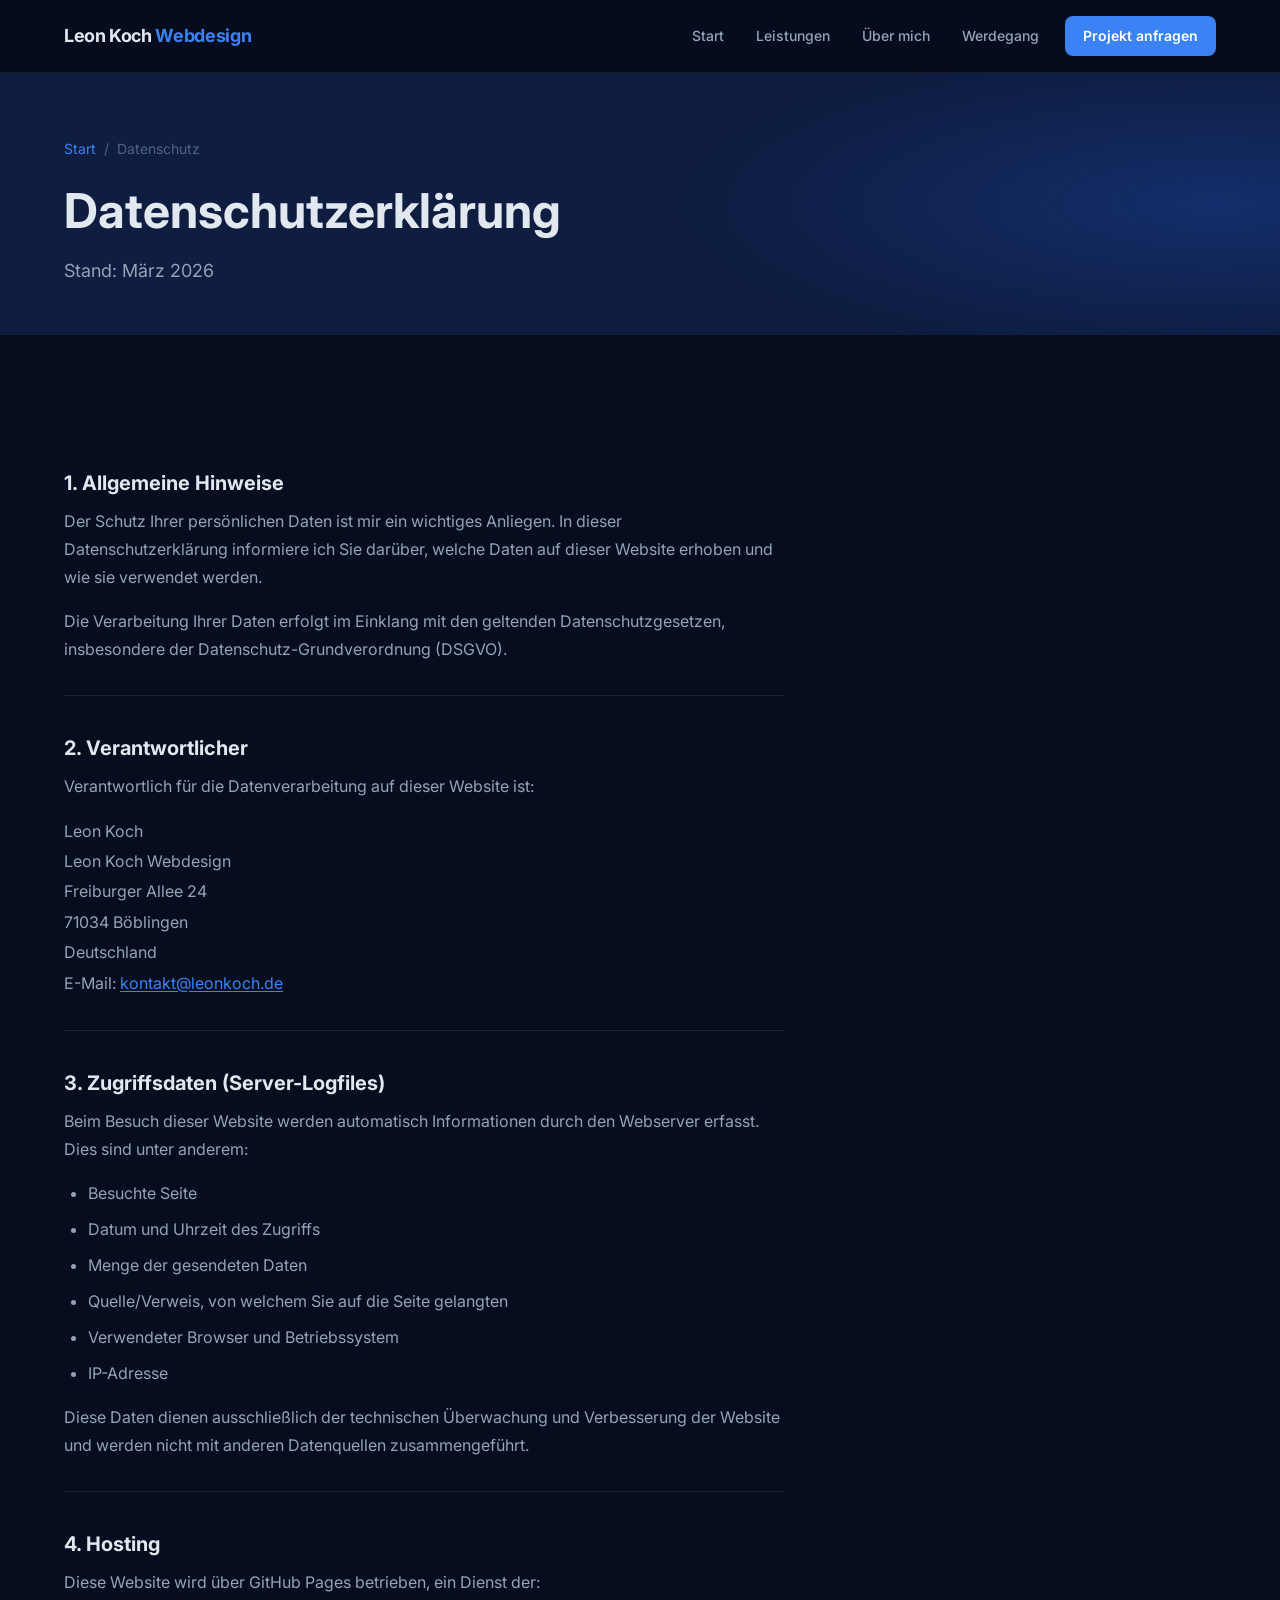
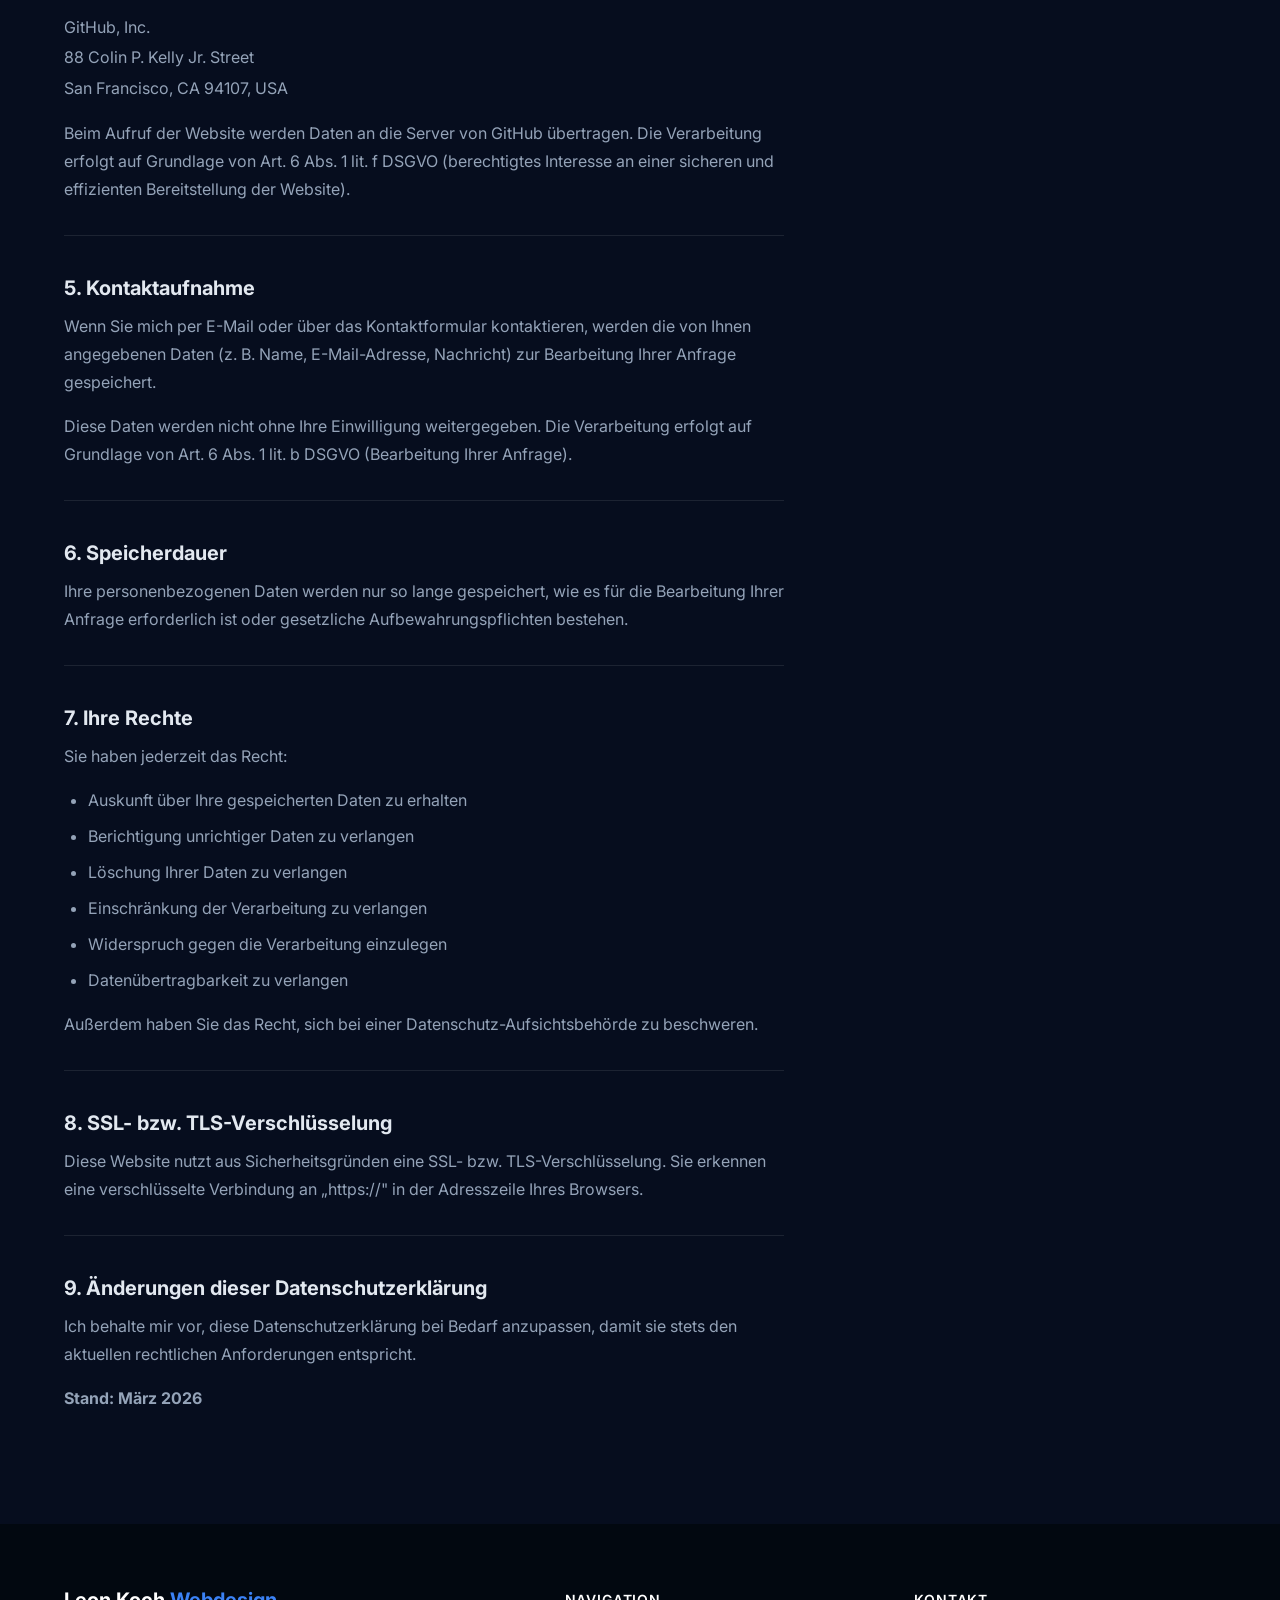
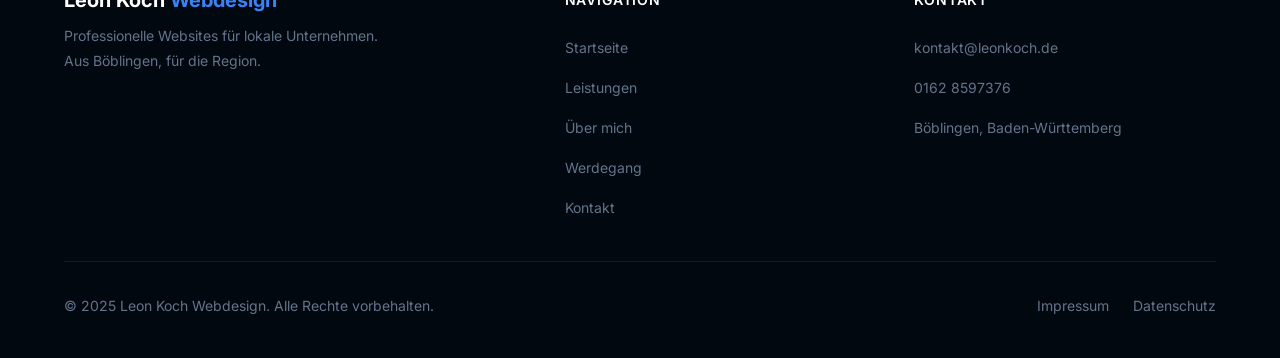
==== datenschutz.html @ 043260f3 "Fix CTA gradient, add favicon, add HTML/CSS mentions across site - CTA section: start color #020818 " ====
<!DOCTYPE html>
<html lang="de">
<head>
  <meta charset="UTF-8">
  <meta name="viewport" content="width=device-width, initial-scale=1.0">
  <meta name="robots" content="noindex, nofollow">
  <title>Datenschutz – Leon Koch Webdesign</title>
  <link rel="preconnect" href="https://fonts.googleapis.com">
  <link rel="preconnect" href="https://fonts.gstatic.com" crossorigin>
  <link href="https://fonts.googleapis.com/css2?family=Inter:wght@400;500;600;700&display=swap" rel="stylesheet">
  <link rel="icon" type="image/svg+xml" href="favicon.svg">
  <link rel="stylesheet" href="css/style.css">
  <style>
    .legal-content {
      max-width: 720px;
    }
    .legal-content h2 {
      font-size: var(--fs-xl);
      margin-top: var(--sp-10);
      margin-bottom: var(--sp-3);
      padding-bottom: 0;
    }
    .legal-content h2::after { display: none; }
    .legal-content p {
      color: var(--clr-text-muted);
      margin-bottom: var(--sp-4);
      line-height: var(--lh-relaxed);
    }
    .legal-content ul {
      list-style: disc;
      padding-left: var(--sp-6);
      margin-bottom: var(--sp-4);
    }
    .legal-content ul li {
      color: var(--clr-text-muted);
      margin-bottom: var(--sp-2);
      line-height: var(--lh-relaxed);
    }
    .legal-content a {
      color: var(--clr-accent);
      text-decoration: underline;
      text-underline-offset: 2px;
    }
    .legal-content address {
      font-style: normal;
      color: var(--clr-text-muted);
      line-height: 1.9;
      margin-bottom: var(--sp-4);
    }
    .legal-divider {
      border: none;
      border-top: 1px solid var(--clr-border);
      margin: var(--sp-8) 0;
    }
  </style>
</head>
<body>

  <a href="#main" class="skip-link">Zum Inhalt springen</a>

  <header class="header">
    <div class="container header__inner">
      <a href="index.html" class="header__logo" aria-label="Leon Koch Webdesign – Startseite">
        Leon Koch <span>Webdesign</span>
      </a>

      <input type="checkbox" id="nav-toggle" class="nav-toggle sr-only">
      <label for="nav-toggle" class="nav-toggle-label" aria-label="Navigation öffnen oder schließen">
        <span></span><span></span><span></span>
      </label>

      <nav class="nav" aria-label="Hauptnavigation">
        <ul class="nav__list">
          <li><a href="index.html"      class="nav__link">Start</a></li>
          <li><a href="leistungen.html" class="nav__link">Leistungen</a></li>
          <li><a href="ueber-mich.html" class="nav__link">Über mich</a></li>
          <li><a href="werdegang.html"  class="nav__link">Werdegang</a></li>
          <li><a href="kontakt.html"    class="nav__link nav__link--cta">Projekt anfragen</a></li>
        </ul>
      </nav>
    </div>
  </header>

  <main id="main">
    <section class="page-hero">
      <div class="container">
        <nav class="page-hero__breadcrumb" aria-label="Breadcrumb">
          <a href="index.html">Start</a>
          <span aria-hidden="true">/</span>
          <span aria-current="page">Datenschutz</span>
        </nav>
        <h1 class="page-hero__title">Datenschutzerklärung</h1>
        <p class="page-hero__subtitle">Stand: März 2026</p>
      </div>
    </section>

    <section class="section">
      <div class="container">
        <div class="legal-content">

          <h2>1. Allgemeine Hinweise</h2>
          <p>
            Der Schutz Ihrer persönlichen Daten ist mir ein wichtiges Anliegen.
            In dieser Datenschutzerklärung informiere ich Sie darüber, welche Daten auf dieser Website
            erhoben und wie sie verwendet werden.
          </p>
          <p>
            Die Verarbeitung Ihrer Daten erfolgt im Einklang mit den geltenden Datenschutzgesetzen,
            insbesondere der Datenschutz-Grundverordnung (DSGVO).
          </p>

          <hr class="legal-divider">

          <h2>2. Verantwortlicher</h2>
          <p>Verantwortlich für die Datenverarbeitung auf dieser Website ist:</p>
          <address>
            Leon Koch<br>
            Leon Koch Webdesign<br>
            Freiburger Allee 24<br>
            71034 Böblingen<br>
            Deutschland<br>
            E-Mail: <a href="mailto:kontakt@leonkoch.de">kontakt@leonkoch.de</a>
          </address>

          <hr class="legal-divider">

          <h2>3. Zugriffsdaten (Server-Logfiles)</h2>
          <p>
            Beim Besuch dieser Website werden automatisch Informationen durch den Webserver erfasst.
            Dies sind unter anderem:
          </p>
          <ul>
            <li>Besuchte Seite</li>
            <li>Datum und Uhrzeit des Zugriffs</li>
            <li>Menge der gesendeten Daten</li>
            <li>Quelle/Verweis, von welchem Sie auf die Seite gelangten</li>
            <li>Verwendeter Browser und Betriebssystem</li>
            <li>IP-Adresse</li>
          </ul>
          <p>
            Diese Daten dienen ausschließlich der technischen Überwachung und Verbesserung der Website
            und werden nicht mit anderen Datenquellen zusammengeführt.
          </p>

          <hr class="legal-divider">

          <h2>4. Hosting</h2>
          <p>
            Diese Website wird über GitHub Pages betrieben, ein Dienst der:
          </p>
          <address>
            GitHub, Inc.<br>
            88 Colin P. Kelly Jr. Street<br>
            San Francisco, CA 94107, USA
          </address>
          <p>
            Beim Aufruf der Website werden Daten an die Server von GitHub übertragen.
            Die Verarbeitung erfolgt auf Grundlage von Art. 6 Abs. 1 lit. f DSGVO (berechtigtes Interesse
            an einer sicheren und effizienten Bereitstellung der Website).
          </p>

          <hr class="legal-divider">

          <h2>5. Kontaktaufnahme</h2>
          <p>
            Wenn Sie mich per E-Mail oder über das Kontaktformular kontaktieren, werden die von Ihnen
            angegebenen Daten (z. B. Name, E-Mail-Adresse, Nachricht) zur Bearbeitung Ihrer Anfrage
            gespeichert.
          </p>
          <p>
            Diese Daten werden nicht ohne Ihre Einwilligung weitergegeben. Die Verarbeitung erfolgt
            auf Grundlage von Art. 6 Abs. 1 lit. b DSGVO (Bearbeitung Ihrer Anfrage).
          </p>

          <hr class="legal-divider">

          <h2>6. Speicherdauer</h2>
          <p>
            Ihre personenbezogenen Daten werden nur so lange gespeichert, wie es für die Bearbeitung
            Ihrer Anfrage erforderlich ist oder gesetzliche Aufbewahrungspflichten bestehen.
          </p>

          <hr class="legal-divider">

          <h2>7. Ihre Rechte</h2>
          <p>Sie haben jederzeit das Recht:</p>
          <ul>
            <li>Auskunft über Ihre gespeicherten Daten zu erhalten</li>
            <li>Berichtigung unrichtiger Daten zu verlangen</li>
            <li>Löschung Ihrer Daten zu verlangen</li>
            <li>Einschränkung der Verarbeitung zu verlangen</li>
            <li>Widerspruch gegen die Verarbeitung einzulegen</li>
            <li>Datenübertragbarkeit zu verlangen</li>
          </ul>
          <p>
            Außerdem haben Sie das Recht, sich bei einer Datenschutz-Aufsichtsbehörde zu beschweren.
          </p>

          <hr class="legal-divider">

          <h2>8. SSL- bzw. TLS-Verschlüsselung</h2>
          <p>
            Diese Website nutzt aus Sicherheitsgründen eine SSL- bzw. TLS-Verschlüsselung.
            Sie erkennen eine verschlüsselte Verbindung an „https://" in der Adresszeile Ihres Browsers.
          </p>

          <hr class="legal-divider">

          <h2>9. Änderungen dieser Datenschutzerklärung</h2>
          <p>
            Ich behalte mir vor, diese Datenschutzerklärung bei Bedarf anzupassen, damit sie stets
            den aktuellen rechtlichen Anforderungen entspricht.
          </p>
          <p><strong>Stand: März 2026</strong></p>

        </div>
      </div>
    </section>
  </main>

  <footer class="footer" aria-label="Seitenfu&szlig;">
    <div class="container">
      <div class="footer__inner">
        <div class="footer__brand">
          <h3>Leon Koch <span>Webdesign</span></h3>
          <p>Professionelle Websites für lokale Unternehmen. Aus Böblingen, für die Region.</p>
        </div>
        <div>
          <p class="footer__col-title">Navigation</p>
          <ul class="footer__links">
            <li><a href="index.html"      class="footer__link">Startseite</a></li>
            <li><a href="leistungen.html" class="footer__link">Leistungen</a></li>
            <li><a href="ueber-mich.html" class="footer__link">Über mich</a></li>
            <li><a href="werdegang.html"  class="footer__link">Werdegang</a></li>
            <li><a href="kontakt.html"    class="footer__link">Kontakt</a></li>
          </ul>
        </div>
        <div>
          <p class="footer__col-title">Kontakt</p>
          <ul class="footer__links">
            <li><a href="mailto:kontakt@leonkoch.de" class="footer__link">kontakt@leonkoch.de</a></li>
            <li><a href="tel:+491628597376"          class="footer__link">0162 8597376</a></li>
            <li><span class="footer__link">Böblingen, Baden-Württemberg</span></li>
          </ul>
        </div>
      </div>
      <div class="footer__bottom">
        <p class="footer__copy">&copy; 2025 Leon Koch Webdesign. Alle Rechte vorbehalten.</p>
        <nav class="footer__legal" aria-label="Rechtliches">
          <a href="impressum.html">Impressum</a>
          <a href="datenschutz.html">Datenschutz</a>
        </nav>
      </div>
    </div>
  </footer>

  <script src="js/main.js" defer></script>
</body>
</html>
---- css/style.css ----
/* ============================================================
   Leon Koch Webdesign – Hauptstylesheet
   Design-System: Minimalist Professional, Inter, Blue Accent
   ============================================================ */

/* ---------- Custom Properties (Design Tokens) ---------- */
:root {
  /* Colors */
  --clr-white:        #ffffff;
  --clr-bg:           #060d1e;
  --clr-bg-section:   #0a1530;
  --clr-text:         #e2e8f0;
  --clr-text-muted:   #94a3b8;
  --clr-text-light:   #4e6585;
  --clr-accent:       #3b82f6;
  --clr-accent-hover: #2563eb;
  --clr-accent-light: rgba(59,130,246,.12);
  --clr-accent-border:rgba(59,130,246,.3);
  --clr-border:       rgba(255,255,255,.09);
  --clr-footer-bg:    #020810;
  --clr-footer-text:  #64748b;
  --clr-success:      #22c55e;

  /* Typography */
  --font:             'Inter', system-ui, -apple-system, sans-serif;

  /* Font scale (Major Third) */
  --fs-xs:   0.75rem;
  --fs-sm:   0.875rem;
  --fs-base: 1rem;
  --fs-lg:   1.125rem;
  --fs-xl:   1.25rem;
  --fs-2xl:  1.5rem;
  --fs-3xl:  1.875rem;
  --fs-4xl:  2.25rem;
  --fs-5xl:  3rem;
  --fs-6xl:  3.75rem;

  /* Weights */
  --fw-normal:   400;
  --fw-medium:   500;
  --fw-semibold: 600;
  --fw-bold:     700;

  /* Line heights */
  --lh-tight:   1.2;
  --lh-normal:  1.5;
  --lh-relaxed: 1.75;

  /* Spacing (8pt grid) */
  --sp-1:  0.25rem;
  --sp-2:  0.5rem;
  --sp-3:  0.75rem;
  --sp-4:  1rem;
  --sp-5:  1.25rem;
  --sp-6:  1.5rem;
  --sp-8:  2rem;
  --sp-10: 2.5rem;
  --sp-12: 3rem;
  --sp-16: 4rem;
  --sp-20: 5rem;
  --sp-24: 6rem;

  /* Borders & Radius */
  --radius-sm:   4px;
  --radius:      8px;
  --radius-lg:   12px;
  --radius-xl:   20px;
  --radius-full: 9999px;

  /* Shadows */
  --shadow-sm:  0 1px 3px rgba(0,0,0,.45),  0 1px 2px rgba(0,0,0,.3);
  --shadow:     0 4px 12px rgba(0,0,0,.5),  0 2px 4px rgba(0,0,0,.35);
  --shadow-md:  0 8px 24px rgba(0,0,0,.55), 0 4px 8px rgba(0,0,0,.4);
  --shadow-lg:  0 20px 40px rgba(0,0,0,.65), 0 8px 16px rgba(0,0,0,.45);

  /* Transitions */
  --tr: 180ms ease;
  --tr-slow: 320ms ease;

  /* Layout */
  --max-w: 1200px;
  --gutter: 1.5rem;
}

/* ---------- Reset ---------- */
*, *::before, *::after { box-sizing: border-box; margin: 0; padding: 0; }
html { scroll-behavior: smooth; font-size: 16px; }
body {
  font-family: var(--font);
  font-size: var(--fs-base);
  line-height: var(--lh-relaxed);
  color: var(--clr-text);
  background: var(--clr-bg);
  -webkit-font-smoothing: antialiased;
  -moz-osx-font-smoothing: grayscale;
}
img, svg { display: block; max-width: 100%; }
a { color: inherit; text-decoration: none; }
ul { list-style: none; }
button, input, textarea, select {
  font: inherit;
  border: none;
  background: none;
  outline: none;
}
button { cursor: pointer; }

/* ---------- Accessibility ---------- */
:focus-visible {
  outline: 2px solid var(--clr-accent);
  outline-offset: 3px;
  border-radius: var(--radius-sm);
}
.sr-only {
  position: absolute;
  width: 1px; height: 1px;
  padding: 0; margin: -1px;
  overflow: hidden;
  clip: rect(0,0,0,0);
  white-space: nowrap;
  border: 0;
}

/* ---------- Container ---------- */
.container {
  width: 100%;
  max-width: var(--max-w);
  margin-inline: auto;
  padding-inline: var(--gutter);
}

/* ---------- Typography ---------- */
h1, h2, h3, h4 {
  font-weight: var(--fw-bold);
  line-height: var(--lh-tight);
  color: var(--clr-text);
}
h1 { font-size: clamp(var(--fs-3xl), 5vw, var(--fs-5xl)); }
h2 { font-size: clamp(var(--fs-2xl), 3vw, var(--fs-4xl)); }
h3 { font-size: var(--fs-xl); }
h4 { font-size: var(--fs-lg); }
p { color: var(--clr-text-muted); line-height: var(--lh-relaxed); }

.section-label {
  display: inline-flex;
  align-items: center;
  gap: 10px;
  font-size: var(--fs-sm);
  font-weight: var(--fw-semibold);
  letter-spacing: 0.1em;
  text-transform: uppercase;
  color: var(--clr-accent);
  margin-bottom: var(--sp-3);
}
.section-label::before {
  content: '';
  display: block;
  width: 24px;
  height: 2px;
  background: linear-gradient(90deg, var(--clr-accent), #6366f1);
  border-radius: 2px;
  flex-shrink: 0;
}
.section-title { margin-bottom: var(--sp-4); }
.section-subtitle {
  font-size: var(--fs-lg);
  color: var(--clr-text-muted);
  max-width: 56ch;
  margin-bottom: var(--sp-12);
}

/* ---------- Buttons ---------- */
.btn {
  display: inline-flex;
  align-items: center;
  gap: var(--sp-2);
  padding: 0.75rem 1.5rem;
  font-size: var(--fs-base);
  font-weight: var(--fw-semibold);
  border-radius: var(--radius);
  transition: background var(--tr), color var(--tr), box-shadow var(--tr), transform var(--tr);
  white-space: nowrap;
  min-height: 48px;
}
.btn:active { transform: scale(0.98); }

.btn--primary {
  background: var(--clr-accent);
  color: var(--clr-white);
  box-shadow: 0 2px 8px rgba(37,99,235,.25);
}
.btn--primary:hover {
  background: var(--clr-accent-hover);
  box-shadow: 0 4px 16px rgba(37,99,235,.35);
}
.btn--outline {
  background: transparent;
  color: var(--clr-accent);
  border: 2px solid var(--clr-accent);
}
.btn--outline:hover {
  background: var(--clr-accent-light);
}
.btn--ghost {
  background: transparent;
  color: var(--clr-text-muted);
  border: 2px solid var(--clr-border);
}
.btn--ghost:hover {
  background: var(--clr-bg);
  border-color: var(--clr-text-light);
  color: var(--clr-text);
}
.btn--ghost-light {
  background: transparent;
  color: rgba(255,255,255,.82);
  border: 1.5px solid rgba(255,255,255,.18);
}
.btn--ghost-light:hover {
  background: rgba(255,255,255,.09);
  border-color: rgba(255,255,255,.4);
  color: var(--clr-white);
}
.btn--lg { padding: 1rem 2rem; font-size: var(--fs-lg); min-height: 56px; }

/* ---------- Header / Navigation ---------- */
.header {
  position: sticky;
  top: 0;
  z-index: 100;
  background: rgba(6,13,30,.92);
  backdrop-filter: blur(12px);
  -webkit-backdrop-filter: blur(12px);
  border-bottom: 1px solid rgba(255,255,255,.07);
}
.header__inner {
  display: flex;
  align-items: center;
  justify-content: space-between;
  height: 72px;
  gap: var(--sp-8);
}

.header__logo {
  flex-shrink: 0;
  font-size: var(--fs-lg);
  font-weight: var(--fw-bold);
  color: var(--clr-text);
  letter-spacing: -0.02em;
}
.header__logo span { color: var(--clr-accent); }

/* Desktop Nav */
.nav__list {
  display: flex;
  align-items: center;
  gap: var(--sp-1);
}
.nav__link {
  display: inline-flex;
  align-items: center;
  padding: 0.5rem 0.875rem;
  font-size: var(--fs-sm);
  font-weight: var(--fw-medium);
  color: var(--clr-text-muted);
  border-radius: var(--radius);
  transition: color var(--tr), background var(--tr);
}
.nav__link:hover,
.nav__link.active {
  color: var(--clr-text);
  background: var(--clr-bg-section);
}
.nav__link--cta {
  background: var(--clr-accent);
  color: var(--clr-white) !important;
  padding: 0.5rem 1.125rem;
  margin-left: var(--sp-2);
  font-weight: var(--fw-semibold);
}
.nav__link--cta:hover {
  background: var(--clr-accent-hover) !important;
}

/* Hamburger (mobile) */
.nav-toggle { display: none; }
.nav-toggle-label {
  display: none;
  flex-direction: column;
  gap: 5px;
  cursor: pointer;
  padding: var(--sp-2);
  border-radius: var(--radius);
}
.nav-toggle-label span {
  display: block;
  width: 22px;
  height: 2px;
  background: var(--clr-text);
  border-radius: 2px;
  transition: transform var(--tr), opacity var(--tr);
}

/* ---------- Sections ---------- */
.section {
  padding-block: var(--sp-24);
}
.section--alt {
  position: relative;
  overflow: hidden;
  background: #081529;
}
.section--alt > .container { position: relative; z-index: 2; }
.section--accent {
  background: var(--clr-accent);
  color: var(--clr-white);
}
.section--accent h2,
.section--accent p,
.section--accent .section-label {
  color: var(--clr-white);
}
.section--accent .section-label {
  opacity: .7;
}

/* ---------- Hero ---------- */
.hero {
  padding-block: clamp(2.5rem, 5vw, 4rem) clamp(1.5rem, 3vw, 2.5rem);
  overflow: hidden;
}
.hero__inner {
  display: grid;
  grid-template-columns: 1fr 1fr;
  align-items: center;
  gap: var(--sp-16);
  min-height: 440px;
}
.hero__content { max-width: 580px; }
.hero__eyebrow {
  display: inline-flex;
  align-items: center;
  gap: var(--sp-2);
  background: var(--clr-accent-light);
  color: var(--clr-accent);
  font-size: var(--fs-sm);
  font-weight: var(--fw-semibold);
  padding: 0.375rem 0.875rem;
  border-radius: var(--radius-full);
  margin-bottom: var(--sp-6);
  border: 1px solid var(--clr-accent-border);
  letter-spacing: 0.01em;
}
@keyframes pulse-dot {
  0%, 100% { opacity: 1; transform: scale(1); }
  50%       { opacity: .4; transform: scale(.65); }
}
.hero__eyebrow-dot {
  width: 7px; height: 7px;
  background: var(--clr-accent);
  border-radius: 50%;
  animation: pulse-dot 2.4s ease-in-out infinite;
}
@media (prefers-reduced-motion: reduce) {
  .hero__eyebrow-dot { animation: none; }
}
.hero__title {
  font-size: clamp(var(--fs-3xl), 7vw, 5rem);
  line-height: 1.04;
  margin-bottom: var(--sp-6);
  letter-spacing: -0.05em;
}
.hero__title-accent { color: var(--clr-accent); }
.hero__subtitle {
  font-size: var(--fs-lg);
  color: var(--clr-text-muted);
  margin-bottom: var(--sp-8);
  max-width: 48ch;
}
.hero__actions {
  display: flex;
  align-items: center;
  flex-wrap: wrap;
  gap: var(--sp-4);
}
.hero__meta {
  display: flex;
  align-items: center;
  gap: var(--sp-2);
  font-size: var(--fs-sm);
  color: var(--clr-text-muted);
}
.hero__meta-icon { color: var(--clr-text-light); }

/* Hero Visual: Browser Mockup */
.hero__visual {
  position: relative;
  display: flex;
  justify-content: center;
  align-items: center;
}
.browser-mockup {
  width: 100%;
  max-width: 520px;
  background: #ffffff;
  border-radius: var(--radius-xl);
  box-shadow: var(--shadow-lg);
  border: 1px solid var(--clr-border);
  overflow: hidden;
}
.browser-bar {
  background: var(--clr-bg-section);
  padding: 0.75rem 1rem;
  border-bottom: 1px solid var(--clr-border);
  display: flex;
  align-items: center;
  gap: 0.5rem;
}
.browser-dot {
  width: 10px; height: 10px;
  border-radius: 50%;
}
.browser-dot:nth-child(1) { background: #fc5f57; }
.browser-dot:nth-child(2) { background: #febc2e; }
.browser-dot:nth-child(3) { background: #28c840; }
.browser-url {
  flex: 1;
  background: #e2e8f0;
  border: 1px solid #cbd5e1;
  border-radius: var(--radius-full);
  padding: 0.25rem 0.875rem;
  font-size: var(--fs-xs);
  color: var(--clr-text-muted);
  margin-left: 0.5rem;
}
.browser-content {
  padding: 1.5rem;
  min-height: 300px;
  background: #f8fafc;
}
.mock-nav {
  display: flex;
  align-items: center;
  justify-content: space-between;
  margin-bottom: 1.5rem;
  padding-bottom: 1rem;
  border-bottom: 1px solid #e2e8f0;
}
.mock-logo {
  width: 80px; height: 10px;
  background: #1e293b;
  border-radius: 3px;
}
.mock-nav-links {
  display: flex;
  gap: 0.75rem;
}
.mock-nav-link {
  width: 40px; height: 8px;
  background: #cbd5e1;
  border-radius: 3px;
}
.mock-hero-area {
  text-align: center;
  padding: 1rem 0 1.5rem;
}
.mock-headline {
  width: 70%; height: 16px;
  background: #1e293b;
  border-radius: 4px;
  margin: 0 auto 0.75rem;
}
.mock-subline {
  width: 55%; height: 8px;
  background: #cbd5e1;
  border-radius: 3px;
  margin: 0 auto 0.5rem;
}
.mock-subline-short {
  width: 40%; height: 8px;
  background: #cbd5e1;
  border-radius: 3px;
  margin: 0 auto 1.25rem;
}
.mock-btn {
  display: inline-block;
  width: 100px; height: 28px;
  background: var(--clr-accent);
  border-radius: 6px;
}
.mock-cards {
  display: grid;
  grid-template-columns: repeat(3, 1fr);
  gap: 0.75rem;
  margin-top: 1.5rem;
}
.mock-card {
  height: 60px;
  background: #e2e8f0;
  border-radius: 6px;
  border: 1px solid #cbd5e1;
}

/* ---------- Card Grid ---------- */
.card-grid {
  display: grid;
  grid-template-columns: repeat(auto-fit, minmax(280px, 1fr));
  gap: var(--sp-6);
}
.card-grid--2 { grid-template-columns: repeat(auto-fit, minmax(340px, 1fr)); }
.card-grid--4 { grid-template-columns: repeat(auto-fit, minmax(220px, 1fr)); }

.card {
  background: rgba(255,255,255,.04);
  border: 1px solid rgba(255,255,255,.08);
  border-radius: var(--radius-lg);
  padding: var(--sp-8);
  transition: box-shadow var(--tr-slow), transform var(--tr-slow), border-color var(--tr);
}
.card:hover {
  box-shadow: var(--shadow-md);
  transform: translateY(-2px);
  border-color: var(--clr-accent-border);
}
.card__icon {
  width: 48px; height: 48px;
  display: flex;
  align-items: center;
  justify-content: center;
  background: var(--clr-accent-light);
  border-radius: var(--radius);
  margin-bottom: var(--sp-5);
  color: var(--clr-accent);
  flex-shrink: 0;
}
.card__icon svg { width: 22px; height: 22px; }
.card__title {
  font-size: var(--fs-xl);
  font-weight: var(--fw-semibold);
  margin-bottom: var(--sp-3);
  color: var(--clr-text);
}
.card__text {
  font-size: var(--fs-base);
  color: var(--clr-text-muted);
  line-height: var(--lh-relaxed);
}

/* ---------- Feature List ---------- */
.feature-list {
  display: grid;
  grid-template-columns: repeat(auto-fit, minmax(260px, 1fr));
  gap: var(--sp-5);
}
.feature-item {
  display: flex;
  gap: var(--sp-4);
  align-items: flex-start;
}
.feature-item__check {
  width: 22px; height: 22px;
  flex-shrink: 0;
  background: linear-gradient(135deg, var(--clr-accent), #6366f1);
  color: var(--clr-white);
  border-radius: 50%;
  display: flex;
  align-items: center;
  justify-content: center;
  margin-top: 2px;
  flex-shrink: 0;
}
.feature-item__check svg { width: 12px; height: 12px; }
.feature-item__text {
  font-size: var(--fs-base);
  color: var(--clr-text-muted);
  line-height: var(--lh-relaxed);
}
.feature-item__title {
  font-weight: var(--fw-semibold);
  color: var(--clr-text);
  display: block;
  margin-bottom: 2px;
}

/* ---------- Stats ---------- */
.stats-bar {
  display: grid;
  grid-template-columns: repeat(auto-fit, minmax(160px, 1fr));
  gap: var(--sp-6);
  padding: var(--sp-10) var(--sp-12);
  background: rgba(255,255,255,.04);
  border-radius: var(--radius-xl);
  box-shadow: var(--shadow-md);
  border: 1px solid rgba(255,255,255,.08);
  margin-top: var(--sp-8);
}
.stat { text-align: center; }
.stat__number {
  font-size: var(--fs-3xl);
  font-weight: var(--fw-bold);
  color: var(--clr-accent);
  line-height: 1;
  margin-bottom: var(--sp-2);
}
.stat__label {
  font-size: var(--fs-sm);
  color: var(--clr-text-muted);
  font-weight: var(--fw-medium);
}

/* ---------- Profile / Über mich ---------- */
.profile-layout {
  display: grid;
  grid-template-columns: auto 1fr;
  gap: var(--sp-16);
  align-items: start;
}
.profile-image-wrap {
  width: 280px;
  flex-shrink: 0;
}
.profile-image {
  width: 280px;
  aspect-ratio: 3/4;
  background: linear-gradient(135deg, var(--clr-bg-section) 0%, var(--clr-accent-light) 100%);
  border-radius: var(--radius-xl);
  border: 2px solid var(--clr-border);
  display: flex;
  align-items: center;
  justify-content: center;
  overflow: hidden;
  position: relative;
}
.profile-image__placeholder {
  display: flex;
  flex-direction: column;
  align-items: center;
  gap: var(--sp-3);
  color: var(--clr-text-muted);
  font-size: var(--fs-sm);
  font-weight: var(--fw-medium);
}
.profile-image__placeholder svg {
  width: 64px; height: 64px;
  color: var(--clr-text-light);
}
.profile-badge {
  display: inline-flex;
  align-items: center;
  gap: var(--sp-2);
  background: var(--clr-accent-light);
  color: var(--clr-accent);
  font-size: var(--fs-sm);
  font-weight: var(--fw-semibold);
  padding: 0.5rem 1rem;
  border-radius: var(--radius-full);
  border: 1px solid var(--clr-accent-border);
  margin-top: var(--sp-4);
  width: 100%;
  justify-content: center;
}

.prose p { margin-bottom: var(--sp-5); }
.prose p:last-child { margin-bottom: 0; }

/* ---------- Timeline (Werdegang) ---------- */
.timeline {
  position: relative;
  padding-left: var(--sp-10);
}
.timeline::before {
  content: '';
  position: absolute;
  left: 0;
  top: 8px;
  bottom: 0;
  width: 2px;
  background: linear-gradient(to bottom, var(--clr-accent), #6366f1 60%, var(--clr-border));
}
.timeline__item {
  position: relative;
  padding-bottom: var(--sp-12);
}
.timeline__item:last-child { padding-bottom: 0; }
.timeline__item::before {
  content: '';
  position: absolute;
  left: calc(-1 * var(--sp-10) - 6px);
  top: 6px;
  width: 14px; height: 14px;
  background: var(--clr-bg-section);
  border: 2px solid var(--clr-accent);
  border-radius: 50%;
}
.timeline__item--active::before {
  background: linear-gradient(135deg, var(--clr-accent), #6366f1);
  box-shadow: 0 0 0 4px rgba(37,99,235,.12), 0 0 14px rgba(37,99,235,.35);
}
.timeline__period {
  font-size: var(--fs-sm);
  font-weight: var(--fw-semibold);
  color: var(--clr-accent);
  letter-spacing: 0.03em;
  margin-bottom: var(--sp-2);
  text-transform: uppercase;
}
.timeline__title {
  font-size: var(--fs-xl);
  font-weight: var(--fw-semibold);
  color: var(--clr-text);
  margin-bottom: var(--sp-1);
}
.timeline__location {
  font-size: var(--fs-sm);
  color: var(--clr-text-muted);
  margin-bottom: var(--sp-3);
}
.timeline__desc {
  font-size: var(--fs-base);
  color: var(--clr-text-muted);
  max-width: 60ch;
}
.timeline__tag {
  display: inline-flex;
  align-items: center;
  gap: 4px;
  background: var(--clr-accent-light);
  color: var(--clr-accent);
  font-size: var(--fs-xs);
  font-weight: var(--fw-semibold);
  padding: 3px 10px;
  border-radius: var(--radius-full);
  border: 1px solid var(--clr-accent-border);
  margin-top: var(--sp-3);
}

/* ---------- Contact Form ---------- */
.contact-layout {
  display: grid;
  grid-template-columns: 1fr 1.5fr;
  gap: var(--sp-16);
  align-items: start;
}
.contact-info__item {
  display: flex;
  align-items: flex-start;
  gap: var(--sp-4);
  padding: var(--sp-5) 0;
  border-bottom: 1px solid var(--clr-border);
}
.contact-info__item:last-child { border-bottom: none; }
.contact-info__icon {
  width: 40px; height: 40px;
  display: flex;
  align-items: center;
  justify-content: center;
  background: var(--clr-accent-light);
  border-radius: var(--radius);
  color: var(--clr-accent);
  flex-shrink: 0;
}
.contact-info__icon svg { width: 18px; height: 18px; }
.contact-info__label {
  font-size: var(--fs-xs);
  font-weight: var(--fw-semibold);
  color: var(--clr-text-muted);
  text-transform: uppercase;
  letter-spacing: 0.08em;
  margin-bottom: 2px;
}
.contact-info__value {
  font-size: var(--fs-base);
  color: var(--clr-text);
  font-weight: var(--fw-medium);
  text-decoration: none;
  transition: color var(--tr);
}
.contact-info__value:hover { color: var(--clr-accent); }

.form-card {
  background: rgba(255,255,255,.04);
  border: 1px solid rgba(255,255,255,.08);
  border-radius: var(--radius-xl);
  padding: var(--sp-10);
  box-shadow: var(--shadow-sm);
}
.form-group {
  margin-bottom: var(--sp-5);
}
.form-group label {
  display: block;
  font-size: var(--fs-sm);
  font-weight: var(--fw-semibold);
  color: var(--clr-text);
  margin-bottom: var(--sp-2);
}
.form-group label .required {
  color: var(--clr-accent);
  margin-left: 2px;
}
.form-control {
  width: 100%;
  padding: 0.75rem 1rem;
  font-size: var(--fs-base);
  color: var(--clr-text);
  background: rgba(255,255,255,.06);
  border: 1.5px solid rgba(255,255,255,.1);
  border-radius: var(--radius);
  transition: border-color var(--tr), box-shadow var(--tr);
  min-height: 48px;
}
.form-control:focus {
  border-color: var(--clr-accent);
  box-shadow: 0 0 0 3px rgba(37,99,235,.12);
  outline: none;
}
.form-control::placeholder { color: var(--clr-text-light); }
textarea.form-control {
  min-height: 148px;
  resize: vertical;
  line-height: var(--lh-relaxed);
}

/* ---------- CTA Section ---------- */
.cta-section {
  padding-block: var(--sp-20);
  background: var(--clr-accent);
  position: relative;
  overflow: hidden;
}
.cta-section::before {
  content: '';
  position: absolute;
  inset: 0;
  background: url("data:image/svg+xml,%3Csvg width='60' height='60' viewBox='0 0 60 60' xmlns='http://www.w3.org/2000/svg'%3E%3Cg fill='none' fill-rule='evenodd'%3E%3Cg fill='%23ffffff' fill-opacity='0.04'%3E%3Cpath d='M36 34v-4h-2v4h-4v2h4v4h2v-4h4v-2h-4zm0-30V0h-2v4h-4v2h4v4h2V6h4V4h-4zM6 34v-4H4v4H0v2h4v4h2v-4h4v-2H6zM6 4V0H4v4H0v2h4v4h2V6h4V4H6z'/%3E%3C/g%3E%3C/g%3E%3C/svg%3E");
}
.cta-section__inner {
  position: relative;
  text-align: center;
}
.cta-section h2 {
  color: var(--clr-white);
  margin-bottom: var(--sp-4);
}
.cta-section p {
  color: rgba(255,255,255,.8);
  font-size: var(--fs-lg);
  margin-bottom: var(--sp-8);
}
.btn--white {
  background: var(--clr-white);
  color: var(--clr-accent);
  font-weight: var(--fw-semibold);
  box-shadow: var(--shadow);
}
.btn--white:hover {
  background: var(--clr-bg);
  box-shadow: var(--shadow-md);
}

/* ---------- Leistungen Detail ---------- */
.service-detail {
  display: grid;
  gap: var(--sp-6);
}
.service-card {
  background: rgba(255,255,255,.04);
  border: 1px solid rgba(255,255,255,.08);
  border-radius: var(--radius-lg);
  padding: var(--sp-8) var(--sp-10);
  display: grid;
  grid-template-columns: auto 1fr;
  gap: var(--sp-8);
  align-items: start;
  transition: box-shadow var(--tr-slow), border-color var(--tr);
}
.service-card:hover {
  box-shadow: var(--shadow-md);
  border-color: var(--clr-accent-border);
}
.service-card__number {
  font-size: var(--fs-4xl);
  font-weight: var(--fw-bold);
  background: linear-gradient(135deg, rgba(37,99,235,.22) 0%, rgba(99,102,241,.18) 100%);
  -webkit-background-clip: text;
  -webkit-text-fill-color: transparent;
  background-clip: text;
  line-height: 1;
  user-select: none;
  letter-spacing: -0.04em;
  min-width: 60px;
  transition: background var(--tr-slow);
}
.service-card:hover .service-card__number {
  background: linear-gradient(135deg, #3b82f6 0%, #8b5cf6 100%);
  -webkit-background-clip: text;
  background-clip: text;
}
.service-card__title {
  font-size: var(--fs-2xl);
  font-weight: var(--fw-bold);
  margin-bottom: var(--sp-3);
}
.service-card__text {
  color: var(--clr-text-muted);
  line-height: var(--lh-relaxed);
  margin-bottom: var(--sp-4);
}
.service-card__bullets {
  display: flex;
  flex-wrap: wrap;
  gap: var(--sp-2);
}
.service-bullet {
  display: inline-flex;
  align-items: center;
  gap: 4px;
  font-size: var(--fs-sm);
  color: var(--clr-accent);
  background: var(--clr-accent-light);
  padding: 4px 12px;
  border-radius: var(--radius-full);
  font-weight: var(--fw-medium);
  border: 1px solid var(--clr-accent-border);
}

/* ---------- Page Hero (Subpages) ---------- */
.page-hero {
  padding-block: var(--sp-16) var(--sp-12);
  border-bottom: 1px solid var(--clr-border);
  background: #0e1d40;
  border-bottom: none;
  position: relative;
  overflow: hidden;
}
.page-hero::after {
  content: '';
  position: absolute;
  inset: 0;
  background: radial-gradient(ellipse 70% 100% at 95% 50%, rgba(37,99,235,.25) 0%, transparent 60%);
  pointer-events: none;
}
.page-hero__breadcrumb {
  display: flex;
  align-items: center;
  gap: var(--sp-2);
  font-size: var(--fs-sm);
  color: var(--clr-text-muted);
  margin-bottom: var(--sp-5);
}
.page-hero__breadcrumb a {
  color: var(--clr-accent);
  transition: opacity var(--tr);
}
.page-hero__breadcrumb a:hover { opacity: .7; }
.page-hero__breadcrumb span { color: var(--clr-text-light); }
.page-hero__title { margin-bottom: var(--sp-4); }
.page-hero__subtitle {
  font-size: var(--fs-lg);
  color: var(--clr-text-muted);
  max-width: 56ch;
}

/* ---------- Footer ---------- */
.footer {
  background: var(--clr-footer-bg);
  color: var(--clr-footer-text);
  padding-block: var(--sp-16) var(--sp-10);
}
.footer__inner {
  display: grid;
  grid-template-columns: 1.5fr repeat(2, 1fr);
  gap: var(--sp-12);
  padding-bottom: var(--sp-10);
  border-bottom: 1px solid rgba(255,255,255,.08);
  margin-bottom: var(--sp-8);
}
.footer__brand h3 {
  font-size: var(--fs-xl);
  color: var(--clr-white);
  margin-bottom: var(--sp-3);
}
.footer__brand h3 span { color: var(--clr-accent); }
.footer__brand p {
  font-size: var(--fs-sm);
  color: var(--clr-footer-text);
  max-width: 36ch;
  line-height: var(--lh-relaxed);
}
.footer__col-title {
  font-size: var(--fs-sm);
  font-weight: var(--fw-semibold);
  color: var(--clr-white);
  letter-spacing: 0.06em;
  text-transform: uppercase;
  margin-bottom: var(--sp-5);
}
.footer__links {
  display: flex;
  flex-direction: column;
  gap: var(--sp-3);
}
.footer__link {
  font-size: var(--fs-sm);
  color: var(--clr-footer-text);
  transition: color var(--tr);
}
.footer__link:hover { color: var(--clr-white); }
.footer__bottom {
  display: flex;
  justify-content: space-between;
  align-items: center;
  flex-wrap: wrap;
  gap: var(--sp-3);
}
.footer__copy {
  font-size: var(--fs-sm);
  color: var(--clr-footer-text);
}
.footer__legal {
  display: flex;
  gap: var(--sp-6);
}
.footer__legal a {
  font-size: var(--fs-sm);
  color: var(--clr-footer-text);
  transition: color var(--tr);
}
.footer__legal a:hover { color: var(--clr-white); }

/* ---------- Divider ---------- */
.divider {
  border: none;
  border-top: 1px solid var(--clr-border);
  margin-block: var(--sp-12);
}

/* ---------- Skip Link ---------- */
.skip-link {
  position: absolute;
  top: -100%;
  left: var(--sp-4);
  background: var(--clr-accent);
  color: var(--clr-white);
  padding: 0.5rem 1rem;
  border-radius: var(--radius);
  font-weight: var(--fw-semibold);
  font-size: var(--fs-sm);
  z-index: 9999;
  transition: top 0.1s;
}
.skip-link:focus { top: var(--sp-4); }

/* ---------- Utilities ---------- */
.text-center  { text-align: center; }
.text-accent  { color: var(--clr-accent); }
.mt-8  { margin-top: var(--sp-8); }
.mt-12 { margin-top: var(--sp-12); }
.mb-4  { margin-bottom: var(--sp-4); }
.mb-8  { margin-bottom: var(--sp-8); }
.mb-12 { margin-bottom: var(--sp-12); }

/* ============================================================
   VISUAL ENHANCEMENTS
   ============================================================ */


/* ---------- Header scrolled state ---------- */
.header--scrolled {
  box-shadow: 0 4px 20px rgba(0,0,0,.5);
}

/* ---------- Gradient text (animated) ---------- */
.text-gradient {
  background: linear-gradient(135deg, #3b82f6 0%, #8b5cf6 45%, #06b6d4 100%);
  background-size: 200% auto;
  -webkit-background-clip: text;
  -webkit-text-fill-color: transparent;
  background-clip: text;
  animation: gradient-flow 5s linear infinite;
}
@keyframes gradient-flow {
  0%   { background-position: 0%   center; }
  100% { background-position: 200% center; }
}
@media (prefers-reduced-motion: reduce) {
  .text-gradient { animation: none; }
}

/* ---------- Hero visual enhancements ---------- */
.hero {
  position: relative;
  isolation: isolate;
  background: var(--clr-bg);
  overflow: hidden;
}
/* Main gradient wash + bottom fade (behind all content) */
.hero::before {
  content: '';
  position: absolute;
  inset: 0;
  background:
    linear-gradient(to bottom, transparent 70%, var(--clr-bg) 100%),
    radial-gradient(ellipse 90% 80% at 95% 5%, rgba(37,99,235,.13) 0%, transparent 55%),
    radial-gradient(ellipse 70% 60% at 0% 100%, rgba(99,102,241,.09) 0%, transparent 50%);
  pointer-events: none;
  z-index: -2;
}
/* Dot-grid overlay */
.hero::after {
  content: '';
  position: absolute;
  inset: 0;
  background-image: radial-gradient(circle, rgba(148,163,184,.65) 1px, transparent 1px);
  background-size: 28px 28px;
  pointer-events: none;
  mask-image: radial-gradient(ellipse 70% 100% at 82% 42%, black 25%, transparent 70%);
  -webkit-mask-image: radial-gradient(ellipse 70% 100% at 82% 42%, black 25%, transparent 70%);
  z-index: -1;
}
/* Glowing orbs */
.hero__orb {
  position: absolute;
  border-radius: 50%;
  pointer-events: none;
  z-index: -1;
}
.hero__orb--1 {
  width: 700px; height: 700px;
  right: -200px; top: -220px;
  background: radial-gradient(circle, rgba(37,99,235,.18) 0%, transparent 60%);
  filter: blur(55px);
}
.hero__orb--2 {
  display: none;
}
/* Decorative ring behind browser mockup */
.hero__visual-ring {
  position: absolute;
  width: 480px; height: 480px;
  border-radius: 50%;
  border: 1px solid rgba(37,99,235,.10);
  top: 50%; left: 50%;
  transform: translate(-50%, -50%);
  pointer-events: none;
}
.hero__visual-ring::before {
  content: '';
  position: absolute;
  inset: 28px;
  border-radius: 50%;
  border: 1px solid rgba(37,99,235,.06);
}

/* Floating browser mockup */
@keyframes float-mockup {
  0%, 100% { transform: translateY(0px) rotate(0.3deg); }
  50%       { transform: translateY(-10px) rotate(-0.3deg); }
}
.browser-mockup {
  animation: float-mockup 7s ease-in-out infinite;
  position: relative;
  z-index: 1;
}
@media (prefers-reduced-motion: reduce) {
  .browser-mockup { animation: none; }
}

/* ---------- Section heading accent line ---------- */
.section-title {
  position: relative;
  padding-bottom: var(--sp-4);
}
.section-title::after {
  content: '';
  position: absolute;
  bottom: 0;
  left: 0;
  width: 40px;
  height: 3px;
  background: linear-gradient(90deg, var(--clr-accent), #6366f1);
  border-radius: 2px;
}
.text-center .section-title::after,
.cta-section .section-title::after {
  left: 50%;
  transform: translateX(-50%);
}

/* ---------- Card glow on hover ---------- */
.card:hover {
  box-shadow: 0 24px 60px rgba(37,99,235,.18), 0 4px 16px rgba(37,99,235,.10);
  border-color: rgba(37,99,235,.3);
  transform: translateY(-4px);
}

/* ---------- Service card left accent bar ---------- */
.service-card {
  position: relative;
  overflow: hidden;
}
.service-card::before {
  content: '';
  position: absolute;
  left: 0; top: 0; bottom: 0;
  width: 3px;
  background: linear-gradient(180deg, var(--clr-accent), #6366f1);
  transform: scaleY(0);
  transform-origin: bottom;
  transition: transform 300ms cubic-bezier(0.16,1,0.3,1);
  border-radius: 0 2px 2px 0;
}
.service-card:hover::before {
  transform: scaleY(1);
}
.service-card:hover {
  box-shadow: 0 12px 32px rgba(37,99,235,.11), 0 4px 8px rgba(37,99,235,.06);
}

/* ---------- CTA section gradient ---------- */
.cta-section {
  background: linear-gradient(135deg, #0a1a40 0%, #0f2460 35%, #1d4ed8 70%, #2563eb 100%);
}
.cta-section::before {
  content: '';
  position: absolute;
  inset: 0;
  background: url("data:image/svg+xml,%3Csvg width='60' height='60' viewBox='0 0 60 60' xmlns='http://www.w3.org/2000/svg'%3E%3Cg fill='none' fill-rule='evenodd'%3E%3Cg fill='%23ffffff' fill-opacity='0.05'%3E%3Cpath d='M36 34v-4h-2v4h-4v2h4v4h2v-4h4v-2h-4zm0-30V0h-2v4h-4v2h4v4h2V6h4V4h-4zM6 34v-4H4v4H0v2h4v4h2v-4h4v-2H6zM6 4V0H4v4H0v2h4v4h2V6h4V4H6z'/%3E%3C/g%3E%3C/g%3E%3C/svg%3E");
  pointer-events: none;
}
/* Glow orbs in CTA */
.cta-section::after {
  content: '';
  position: absolute;
  top: -80px; right: -80px;
  width: 500px; height: 500px;
  background: radial-gradient(circle, rgba(99,102,241,.35) 0%, transparent 60%);
  filter: blur(40px);
  pointer-events: none;
}

/* ---------- Scroll Reveal ---------- */
.reveal {
  opacity: 0;
  transform: translateY(28px);
  transition:
    opacity  0.65s cubic-bezier(0.16, 1, 0.3, 1),
    transform 0.65s cubic-bezier(0.16, 1, 0.3, 1);
  will-change: opacity, transform;
}
.reveal.visible {
  opacity: 1;
  transform: none;
}
.reveal--from-right {
  transform: translateX(40px) translateY(0);
}
.reveal--from-right.visible {
  transform: none;
}
@media (prefers-reduced-motion: reduce) {
  .reveal {
    opacity: 1;
    transform: none;
    transition: none;
  }
}

/* ---------- Stat number pulse on enter ---------- */
@keyframes stat-enter {
  0%   { transform: scale(0.7); opacity: 0; }
  60%  { transform: scale(1.08); }
  100% { transform: scale(1); opacity: 1; }
}
.stats-bar .reveal.visible .stat__number {
  animation: stat-enter 0.55s cubic-bezier(0.34, 1.56, 0.64, 1) both;
}
@media (prefers-reduced-motion: reduce) {
  .stats-bar .reveal.visible .stat__number { animation: none; }
}

/* ---------- Button glow on hover (alle Varianten) ---------- */
.btn {
  position: relative;
  overflow: hidden;
  transition:
    background   240ms ease,
    color        240ms ease,
    border-color 240ms ease,
    box-shadow   300ms ease,
    transform    180ms ease;
}

/* Shimmer-Schicht */
.btn::after {
  content: '';
  position: absolute;
  top: -50%; left: -75%;
  width: 50%; height: 200%;
  background: linear-gradient(
    105deg,
    transparent 30%,
    rgba(255,255,255,.35) 50%,
    transparent 70%
  );
  transform: skewX(-15deg);
  opacity: 0;
  transition: opacity 200ms ease, left 420ms ease;
  pointer-events: none;
}
.btn:hover::after {
  left: 125%;
  opacity: 1;
}

/* Primär */
.btn--primary {
  background: linear-gradient(135deg, #2563eb 0%, #1d4ed8 100%);
}
.btn--primary:hover {
  background: linear-gradient(135deg, #1d4ed8 0%, #1e40af 100%);
  box-shadow: 0 6px 24px rgba(37,99,235,.40), 0 2px 8px rgba(37,99,235,.20);
}

/* Outline */
.btn--outline:hover {
  background: var(--clr-accent-light);
  box-shadow: 0 4px 16px rgba(37,99,235,.18);
}

/* Ghost */
.btn--ghost:hover {
  background: var(--clr-bg);
  border-color: var(--clr-text-light);
  color: var(--clr-text);
  box-shadow: 0 4px 12px rgba(15,23,42,.08);
}

/* Weiß (CTA-Bereich) */
.btn--white:hover {
  background: var(--clr-bg);
  box-shadow: 0 6px 24px rgba(255,255,255,.25), 0 2px 8px rgba(255,255,255,.15);
}

/* Shimmer im weißen Button etwas dunkler */
.btn--white::after {
  background: linear-gradient(
    105deg,
    transparent 30%,
    rgba(37,99,235,.12) 50%,
    transparent 70%
  );
}

/* ---------- Responsive ---------- */

/* Tablet (≤1024px) */
@media (max-width: 1024px) {
  .hero__inner {
    grid-template-columns: 1fr;
    gap: var(--sp-12);
    text-align: center;
  }
  .hero__content { max-width: none; }
  .hero__subtitle { margin-inline: auto; }
  .hero__actions { justify-content: center; }
  .hero__visual { display: none; }

  .profile-layout {
    grid-template-columns: 1fr;
    gap: var(--sp-10);
  }
  .profile-image-wrap {
    width: 100%;
    display: flex;
    flex-direction: column;
    align-items: center;
  }
  .profile-image { max-width: 240px; width: 100%; }

  .contact-layout {
    grid-template-columns: 1fr;
    gap: var(--sp-10);
  }

  .footer__inner {
    grid-template-columns: 1fr 1fr;
    gap: var(--sp-8);
  }
  .footer__brand { grid-column: 1 / -1; }

  .service-card {
    grid-template-columns: 1fr;
    gap: var(--sp-4);
    padding: var(--sp-6) var(--sp-8);
  }
  .service-card__number { font-size: var(--fs-3xl); }
}

/* Mobile (≤768px) */
@media (max-width: 768px) {
  :root { --gutter: 1.25rem; }

  .section { padding-block: var(--sp-16); }
  .hero { padding-block: var(--sp-12) var(--sp-16); }

  /* Mobile Nav */
  .nav-toggle-label {
    display: flex;
    z-index: 110;
  }
  .nav {
    position: fixed;
    top: 0; left: 0;
    width: 100%; height: 100dvh;
    background: var(--clr-bg);
    display: flex;
    align-items: center;
    justify-content: center;
    transform: translateX(100%);
    transition: transform var(--tr-slow);
    z-index: 100;
  }
  .nav-toggle:checked ~ .nav {
    transform: translateX(0);
  }
  /* Animate hamburger to X */
  .nav-toggle:checked ~ .nav-toggle-label span:nth-child(1) {
    transform: translateY(7px) rotate(45deg);
  }
  .nav-toggle:checked ~ .nav-toggle-label span:nth-child(2) {
    opacity: 0;
  }
  .nav-toggle:checked ~ .nav-toggle-label span:nth-child(3) {
    transform: translateY(-7px) rotate(-45deg);
  }
  .nav__list {
    flex-direction: column;
    gap: var(--sp-2);
    width: 100%;
    padding: var(--sp-8);
  }
  .nav__link {
    font-size: var(--fs-xl);
    padding: var(--sp-4) var(--sp-6);
    width: 100%;
    text-align: center;
  }
  .nav__link--cta {
    margin-left: 0;
    margin-top: var(--sp-4);
    text-align: center;
    font-size: var(--fs-xl);
  }

  .card-grid { grid-template-columns: 1fr; }
  .card-grid--4 { grid-template-columns: 1fr 1fr; }

  .stats-bar {
    grid-template-columns: 1fr 1fr;
    padding: var(--sp-8);
    gap: var(--sp-5);
  }

  .feature-list { grid-template-columns: 1fr; }

  .footer__inner { grid-template-columns: 1fr; gap: var(--sp-8); }
  .footer__brand { grid-column: auto; }

  .service-card { padding: var(--sp-6); }

  .footer__bottom {
    flex-direction: column;
    text-align: center;
  }

  .form-card { padding: var(--sp-6); }

  .cta-section__inner .btn--lg {
    width: 100%;
    justify-content: center;
  }
}

/* Small mobile (≤400px) */
@media (max-width: 400px) {
  .card-grid--4 { grid-template-columns: 1fr; }
  .stats-bar { grid-template-columns: 1fr; }
  .hero__actions { flex-direction: column; }
  .hero__actions .btn { width: 100%; justify-content: center; }
}

/* ============================================================
   CARD GRADIENT TOP SHIMMER
   ============================================================ */
.card {
  position: relative;
  overflow: hidden;
}
.card::before {
  content: '';
  position: absolute;
  top: 0; left: 16px; right: 16px;
  height: 1px;
  background: linear-gradient(
    90deg,
    transparent 0%,
    rgba(37,99,235,.55) 30%,
    rgba(139,92,246,.55) 70%,
    transparent 100%
  );
  opacity: 0;
  transition: opacity 320ms ease;
}
.card:hover::before { opacity: 1; }

/* Gradient icon boxes on cards */
.card__icon {
  background: linear-gradient(135deg, rgba(59,130,246,.15) 0%, rgba(99,102,241,.12) 100%);
}

/* ============================================================
   SECTION: KURZVORSTELLUNG — subtle gradient wash
   ============================================================ */
.section:not(.section--alt):not(.section--dark) {
  background: var(--clr-bg);
}

/* ============================================================
   SECTION--DARK (used on "Warum ich" section)
   ============================================================ */
.section--dark {
  background: #0a1530;
  position: relative;
  overflow: hidden;
}
/* Dot grid */
.section--dark::after {
  content: '';
  position: absolute;
  inset: 0;
  background-image: radial-gradient(circle, rgba(255,255,255,.04) 1px, transparent 1px);
  background-size: 32px 32px;
  pointer-events: none;
}
/* Labels + headings */
.section--dark .section-label {
  color: #7dd3fc;
}
.section--dark .section-label::before {
  background: linear-gradient(90deg, #60a5fa, #a78bfa);
}
.section--dark h2,
.section--dark .section-title { color: #f1f5f9; }
.section--dark .section-title::after {
  background: linear-gradient(90deg, #60a5fa, #a78bfa);
}
.section--dark .section-subtitle { color: rgba(241,245,249,.55); }
/* Glassmorphism cards */
.section--dark .card {
  background: rgba(255,255,255,.05);
  border: 1px solid rgba(255,255,255,.08);
  backdrop-filter: blur(10px);
  -webkit-backdrop-filter: blur(10px);
}
.section--dark .card:hover {
  background: rgba(255,255,255,.09);
  border-color: rgba(59,130,246,.4);
  box-shadow: 0 24px 60px rgba(0,0,0,.4), 0 0 0 1px rgba(59,130,246,.15);
  transform: translateY(-4px);
}
.section--dark .card__title { color: #f1f5f9; }
.section--dark .card__text  { color: rgba(241,245,249,.62); }
.section--dark .card__icon {
  background: rgba(59,130,246,.15);
  color: #60a5fa;
}
/* Gradient shimmer on dark cards */
.section--dark .card::before {
  background: linear-gradient(
    90deg,
    transparent 0%,
    rgba(96,165,250,.6) 30%,
    rgba(167,139,250,.6) 70%,
    transparent 100%
  );
}
/* Ensure stacking context for dot-grid not covering cards */
.section--dark > .container { position: relative; z-index: 1; }

/* ============================================================
   DARK HERO VARIANT
   ============================================================ */

.hero--dark {
  background: #060d1e;
}
/* Override gradient wash */
.hero--dark::before {
  background:
    linear-gradient(to bottom, transparent 65%, #060d1e 100%),
    radial-gradient(ellipse 85% 75% at 80% -10%, rgba(37,99,235,.55) 0%, transparent 55%),
    radial-gradient(ellipse 60% 50% at 5% 95%, rgba(99,102,241,.2) 0%, transparent 55%);
}
/* Bright dot grid */
.hero--dark::after {
  background-image: radial-gradient(circle, rgba(255,255,255,.07) 1px, transparent 1px);
  mask-image: radial-gradient(ellipse 80% 100% at 80% 40%, black 20%, transparent 65%);
  -webkit-mask-image: radial-gradient(ellipse 80% 100% at 80% 40%, black 20%, transparent 65%);
}
/* Stronger blue glow orb */
.hero--dark .hero__orb--1 {
  width: 800px; height: 800px;
  background: radial-gradient(circle, rgba(37,99,235,.4) 0%, transparent 55%);
  filter: blur(70px);
}
/* Eyebrow badge */
.hero--dark .hero__eyebrow {
  background: rgba(59,130,246,.1);
  color: #7dd3fc;
  border-color: rgba(59,130,246,.2);
}
.hero--dark .hero__eyebrow-dot {
  background: #38bdf8;
  box-shadow: 0 0 8px rgba(56,189,248,.7);
}
/* Typography */
.hero--dark .hero__title { color: #f1f5f9; }
.hero--dark .hero__subtitle { color: rgba(241,245,249,.55); }
/* Decorative rings */
.hero--dark .hero__visual-ring {
  border-color: rgba(255,255,255,.05);
}
.hero--dark .hero__visual-ring::before {
  border-color: rgba(255,255,255,.03);
}
/* Browser chrome adapts to dark bg */
.hero--dark .browser-bar {
  background: #1e293b;
  border-bottom-color: #2d3f5c;
}
.hero--dark .browser-url {
  background: #0f172a;
  border-color: #334155;
  color: #64748b;
}
/* Glowing mockup shadow */
.hero--dark .browser-mockup {
  box-shadow:
    0 0 0 1px rgba(255,255,255,.07),
    0 30px 70px rgba(0,0,0,.55),
    0 0 100px rgba(37,99,235,.2);
}

/* ── Glassmorphism stats bar ── */
.stats-bar--dark {
  background: rgba(255,255,255,.04);
  border-color: rgba(255,255,255,.07);
  backdrop-filter: blur(20px);
  -webkit-backdrop-filter: blur(20px);
  box-shadow: 0 8px 32px rgba(0,0,0,.5), inset 0 1px 0 rgba(255,255,255,.05);
}
.stats-bar--dark .stat__number {
  background: linear-gradient(135deg, #60a5fa 0%, #a78bfa 100%);
  -webkit-background-clip: text;
  -webkit-text-fill-color: transparent;
  background-clip: text;
}
.stats-bar--dark .stat__label {
  color: rgba(241,245,249,.45);
}
/* Dividers between stats on dark */
@media (min-width: 641px) {
  .stats-bar--dark .stat + .stat {
    border-left: 1px solid rgba(255,255,255,.06);
    padding-left: var(--sp-6);
  }
}
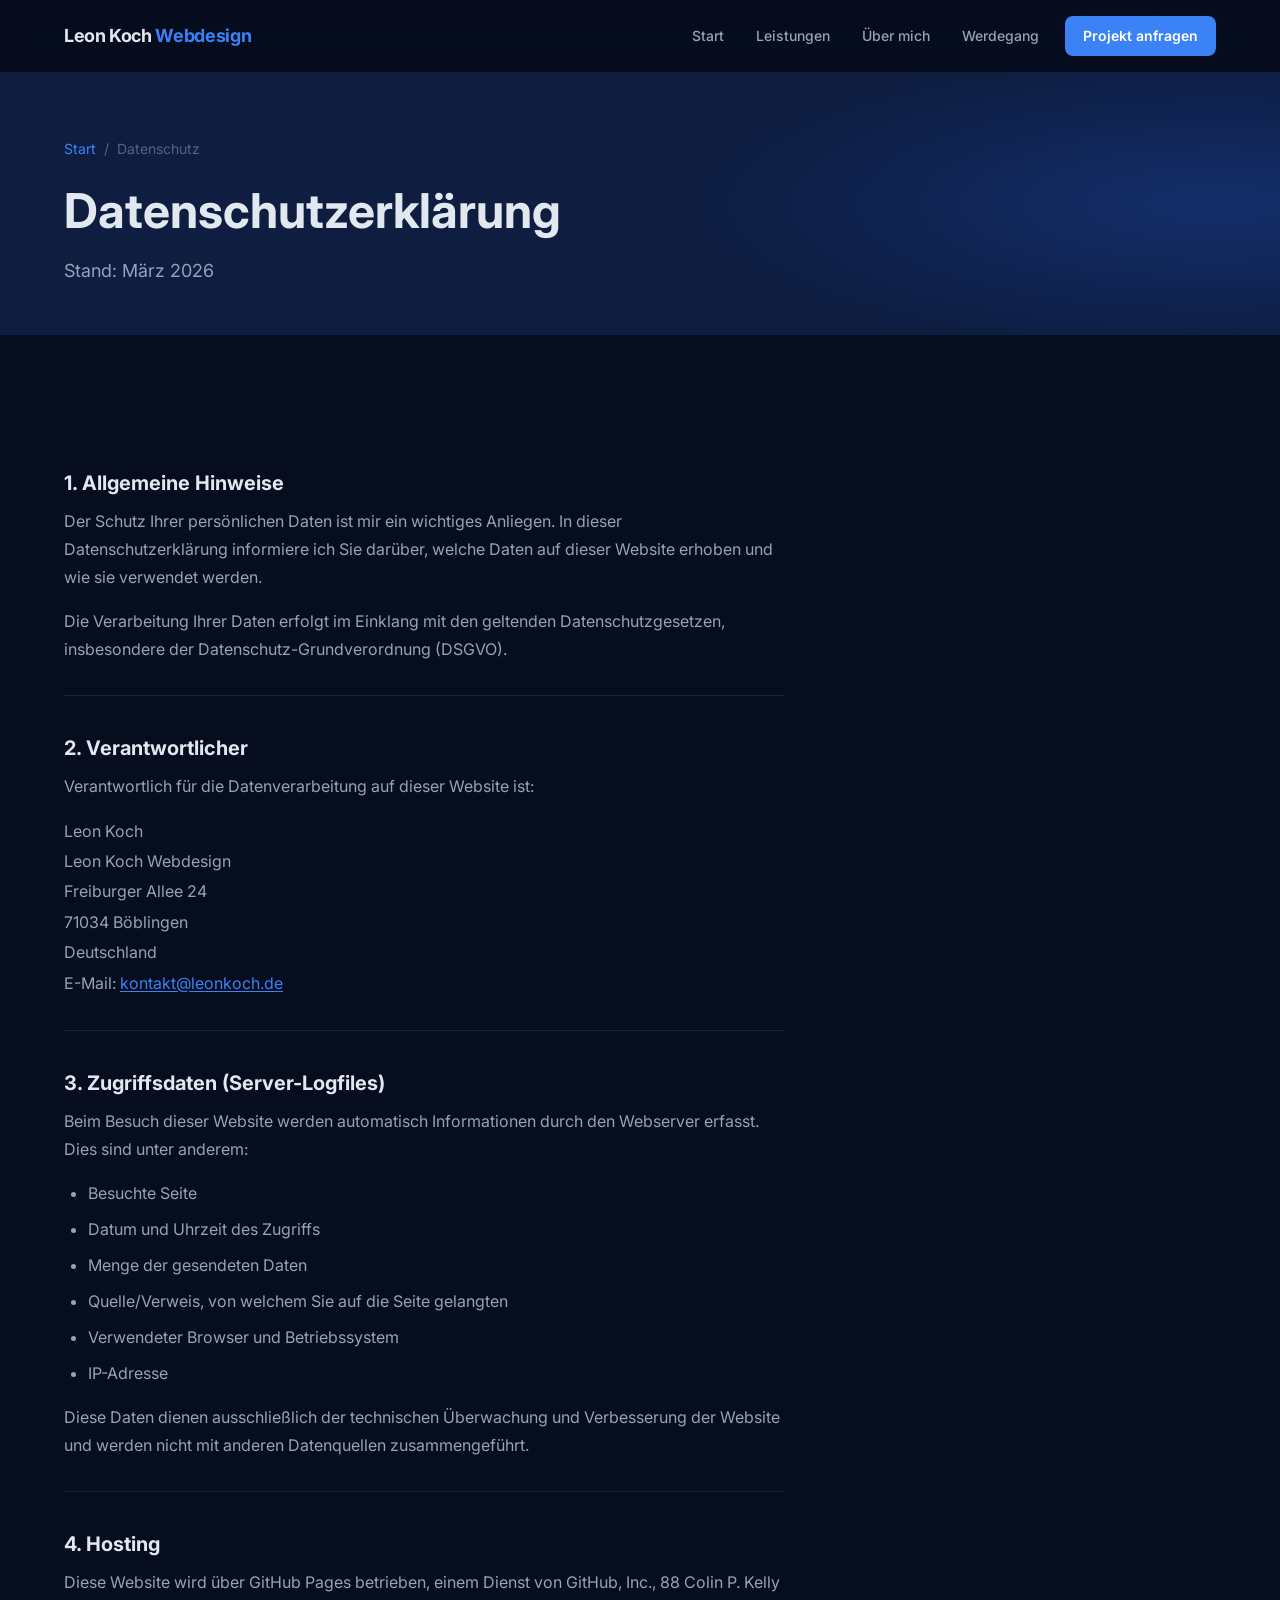
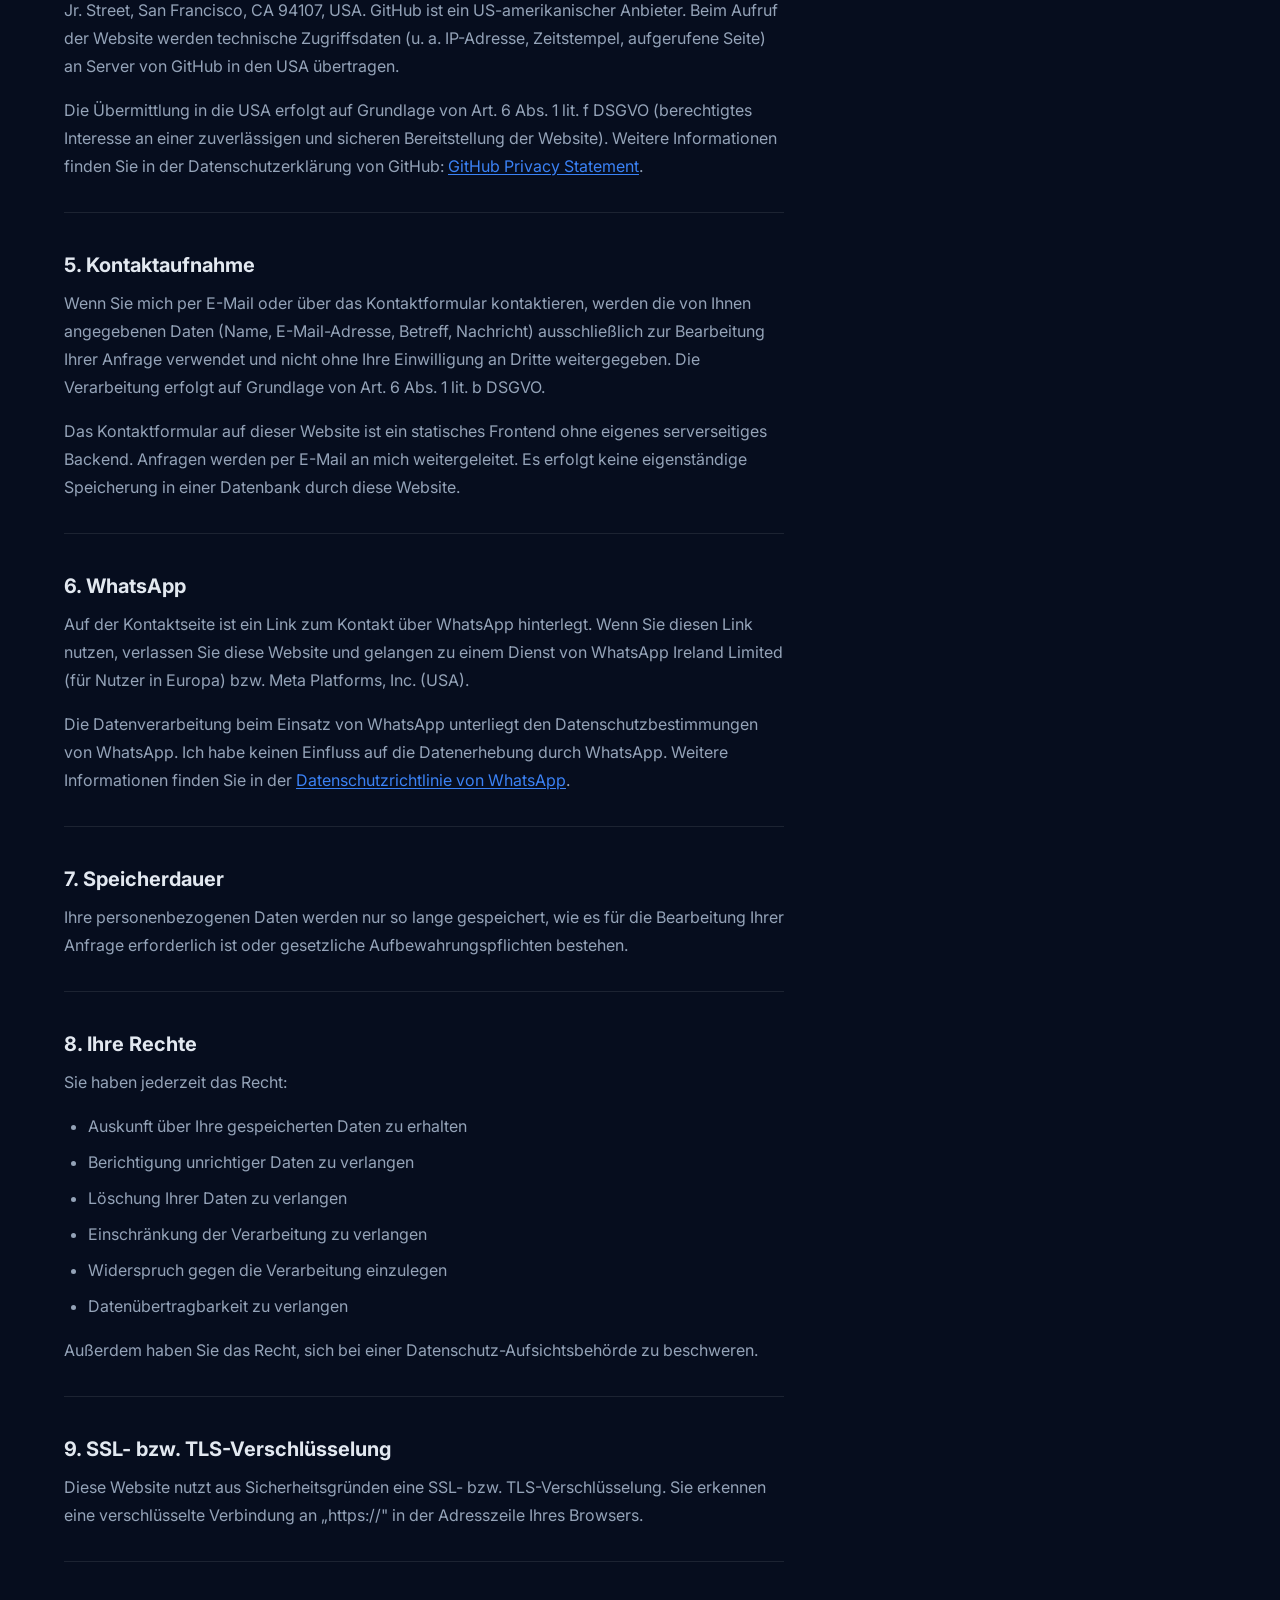
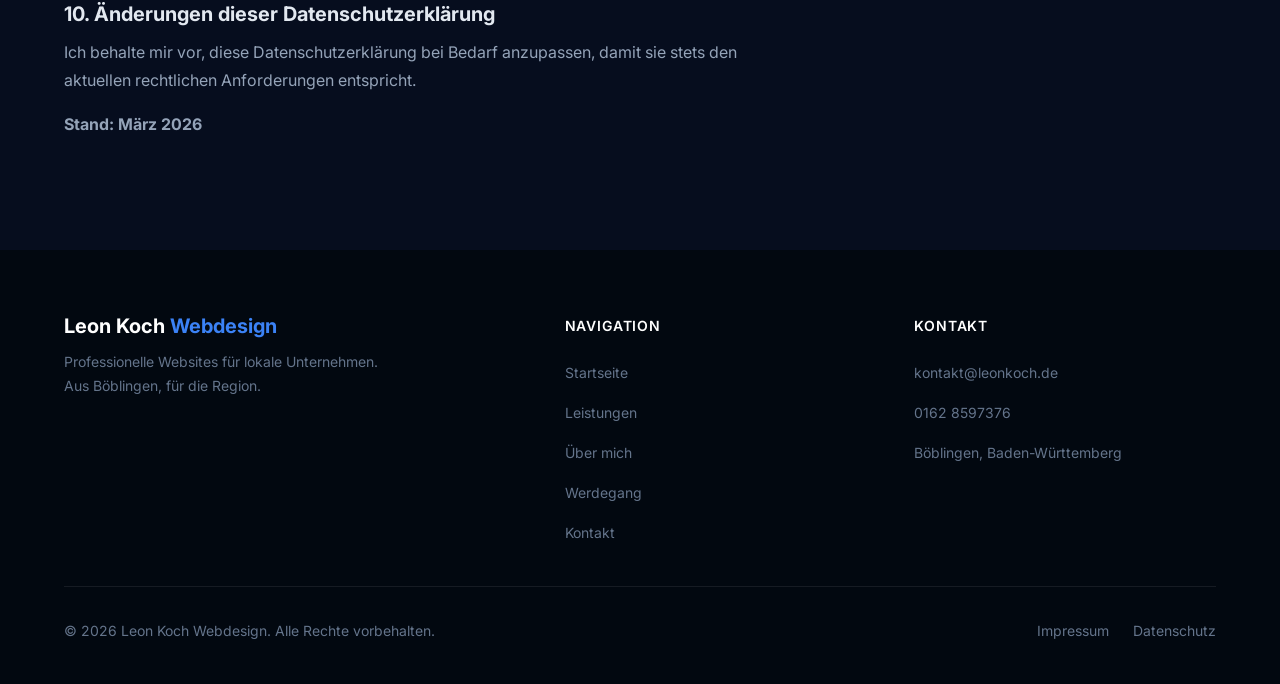
==== commit 3aabf352: "Legal cleanup, soften marketing claims, update footer year Impressum: - TMG -> DDG (§5, §7, §§8-10) " ====
--- a/datenschutz.html
+++ b/datenschutz.html
@@ -146,17 +146,15 @@
 
           <h2>4. Hosting</h2>
           <p>
-            Diese Website wird über GitHub Pages betrieben, ein Dienst der:
-          </p>
-          <address>
-            GitHub, Inc.<br>
-            88 Colin P. Kelly Jr. Street<br>
-            San Francisco, CA 94107, USA
-          </address>
-          <p>
-            Beim Aufruf der Website werden Daten an die Server von GitHub übertragen.
-            Die Verarbeitung erfolgt auf Grundlage von Art. 6 Abs. 1 lit. f DSGVO (berechtigtes Interesse
-            an einer sicheren und effizienten Bereitstellung der Website).
+            Diese Website wird über GitHub Pages betrieben, einem Dienst von GitHub, Inc., 88 Colin P. Kelly Jr. Street, San Francisco, CA 94107, USA.
+            GitHub ist ein US-amerikanischer Anbieter. Beim Aufruf der Website werden technische Zugriffsdaten
+            (u. a. IP-Adresse, Zeitstempel, aufgerufene Seite) an Server von GitHub in den USA übertragen.
+          </p>
+          <p>
+            Die Übermittlung in die USA erfolgt auf Grundlage von Art. 6 Abs. 1 lit. f DSGVO
+            (berechtigtes Interesse an einer zuverlässigen und sicheren Bereitstellung der Website).
+            Weitere Informationen finden Sie in der Datenschutzerklärung von GitHub:
+            <a href="https://docs.github.com/en/site-policy/privacy-policies/github-general-privacy-statement" target="_blank" rel="noopener noreferrer">GitHub Privacy Statement</a>.
           </p>
 
           <hr class="legal-divider">
@@ -164,17 +162,34 @@
           <h2>5. Kontaktaufnahme</h2>
           <p>
             Wenn Sie mich per E-Mail oder über das Kontaktformular kontaktieren, werden die von Ihnen
-            angegebenen Daten (z. B. Name, E-Mail-Adresse, Nachricht) zur Bearbeitung Ihrer Anfrage
-            gespeichert.
-          </p>
-          <p>
-            Diese Daten werden nicht ohne Ihre Einwilligung weitergegeben. Die Verarbeitung erfolgt
-            auf Grundlage von Art. 6 Abs. 1 lit. b DSGVO (Bearbeitung Ihrer Anfrage).
-          </p>
-
-          <hr class="legal-divider">
-
-          <h2>6. Speicherdauer</h2>
+            angegebenen Daten (Name, E-Mail-Adresse, Betreff, Nachricht) ausschließlich zur Bearbeitung
+            Ihrer Anfrage verwendet und nicht ohne Ihre Einwilligung an Dritte weitergegeben.
+            Die Verarbeitung erfolgt auf Grundlage von Art. 6 Abs. 1 lit. b DSGVO.
+          </p>
+          <p>
+            Das Kontaktformular auf dieser Website ist ein statisches Frontend ohne eigenes serverseitiges
+            Backend. Anfragen werden per E-Mail an mich weitergeleitet. Es erfolgt keine eigenständige
+            Speicherung in einer Datenbank durch diese Website.
+          </p>
+
+          <hr class="legal-divider">
+
+          <h2>6. WhatsApp</h2>
+          <p>
+            Auf der Kontaktseite ist ein Link zum Kontakt über WhatsApp hinterlegt. Wenn Sie diesen
+            Link nutzen, verlassen Sie diese Website und gelangen zu einem Dienst von WhatsApp Ireland Limited
+            (für Nutzer in Europa) bzw. Meta Platforms, Inc. (USA).
+          </p>
+          <p>
+            Die Datenverarbeitung beim Einsatz von WhatsApp unterliegt den Datenschutzbestimmungen von
+            WhatsApp. Ich habe keinen Einfluss auf die Datenerhebung durch WhatsApp.
+            Weitere Informationen finden Sie in der
+            <a href="https://www.whatsapp.com/legal/privacy-policy" target="_blank" rel="noopener noreferrer">Datenschutzrichtlinie von WhatsApp</a>.
+          </p>
+
+          <hr class="legal-divider">
+
+          <h2>7. Speicherdauer</h2>
           <p>
             Ihre personenbezogenen Daten werden nur so lange gespeichert, wie es für die Bearbeitung
             Ihrer Anfrage erforderlich ist oder gesetzliche Aufbewahrungspflichten bestehen.
@@ -182,7 +197,7 @@
 
           <hr class="legal-divider">
 
-          <h2>7. Ihre Rechte</h2>
+          <h2>8. Ihre Rechte</h2>
           <p>Sie haben jederzeit das Recht:</p>
           <ul>
             <li>Auskunft über Ihre gespeicherten Daten zu erhalten</li>
@@ -198,7 +213,7 @@
 
           <hr class="legal-divider">
 
-          <h2>8. SSL- bzw. TLS-Verschlüsselung</h2>
+          <h2>9. SSL- bzw. TLS-Verschlüsselung</h2>
           <p>
             Diese Website nutzt aus Sicherheitsgründen eine SSL- bzw. TLS-Verschlüsselung.
             Sie erkennen eine verschlüsselte Verbindung an „https://" in der Adresszeile Ihres Browsers.
@@ -206,7 +221,7 @@
 
           <hr class="legal-divider">
 
-          <h2>9. Änderungen dieser Datenschutzerklärung</h2>
+          <h2>10. Änderungen dieser Datenschutzerklärung</h2>
           <p>
             Ich behalte mir vor, diese Datenschutzerklärung bei Bedarf anzupassen, damit sie stets
             den aktuellen rechtlichen Anforderungen entspricht.
@@ -245,7 +260,7 @@
         </div>
       </div>
       <div class="footer__bottom">
-        <p class="footer__copy">&copy; 2025 Leon Koch Webdesign. Alle Rechte vorbehalten.</p>
+        <p class="footer__copy">&copy; 2026 Leon Koch Webdesign. Alle Rechte vorbehalten.</p>
         <nav class="footer__legal" aria-label="Rechtliches">
           <a href="impressum.html">Impressum</a>
           <a href="datenschutz.html">Datenschutz</a>
--- a/css/style.css
+++ b/css/style.css
@@ -98,6 +98,10 @@
 img, svg { display: block; max-width: 100%; }
 a { color: inherit; text-decoration: none; }
 ul { list-style: none; }
+select option {
+  background: #0e1a35;
+  color: #e2e8f0;
+}
 button, input, textarea, select {
   font: inherit;
   border: none;
@@ -1073,7 +1077,7 @@
 
 /* ---------- Gradient text (animated) ---------- */
 .text-gradient {
-  background: linear-gradient(135deg, #3b82f6 0%, #8b5cf6 45%, #06b6d4 100%);
+  background: linear-gradient(90deg, #3b82f6 0%, #8b5cf6 25%, #06b6d4 50%, #8b5cf6 75%, #3b82f6 100%);
   background-size: 200% auto;
   -webkit-background-clip: text;
   -webkit-text-fill-color: transparent;
@@ -1285,11 +1289,11 @@
   position: relative;
   overflow: hidden;
   transition:
-    background   240ms ease,
-    color        240ms ease,
-    border-color 240ms ease,
-    box-shadow   300ms ease,
-    transform    180ms ease;
+    background   150ms ease,
+    color        150ms ease,
+    border-color 150ms ease,
+    box-shadow   150ms ease,
+    transform    150ms ease;
 }
 
 /* Shimmer-Schicht */
@@ -1306,7 +1310,7 @@
   );
   transform: skewX(-15deg);
   opacity: 0;
-  transition: opacity 200ms ease, left 420ms ease;
+  transition: opacity 150ms ease, left 260ms ease;
   pointer-events: none;
 }
 .btn:hover::after {
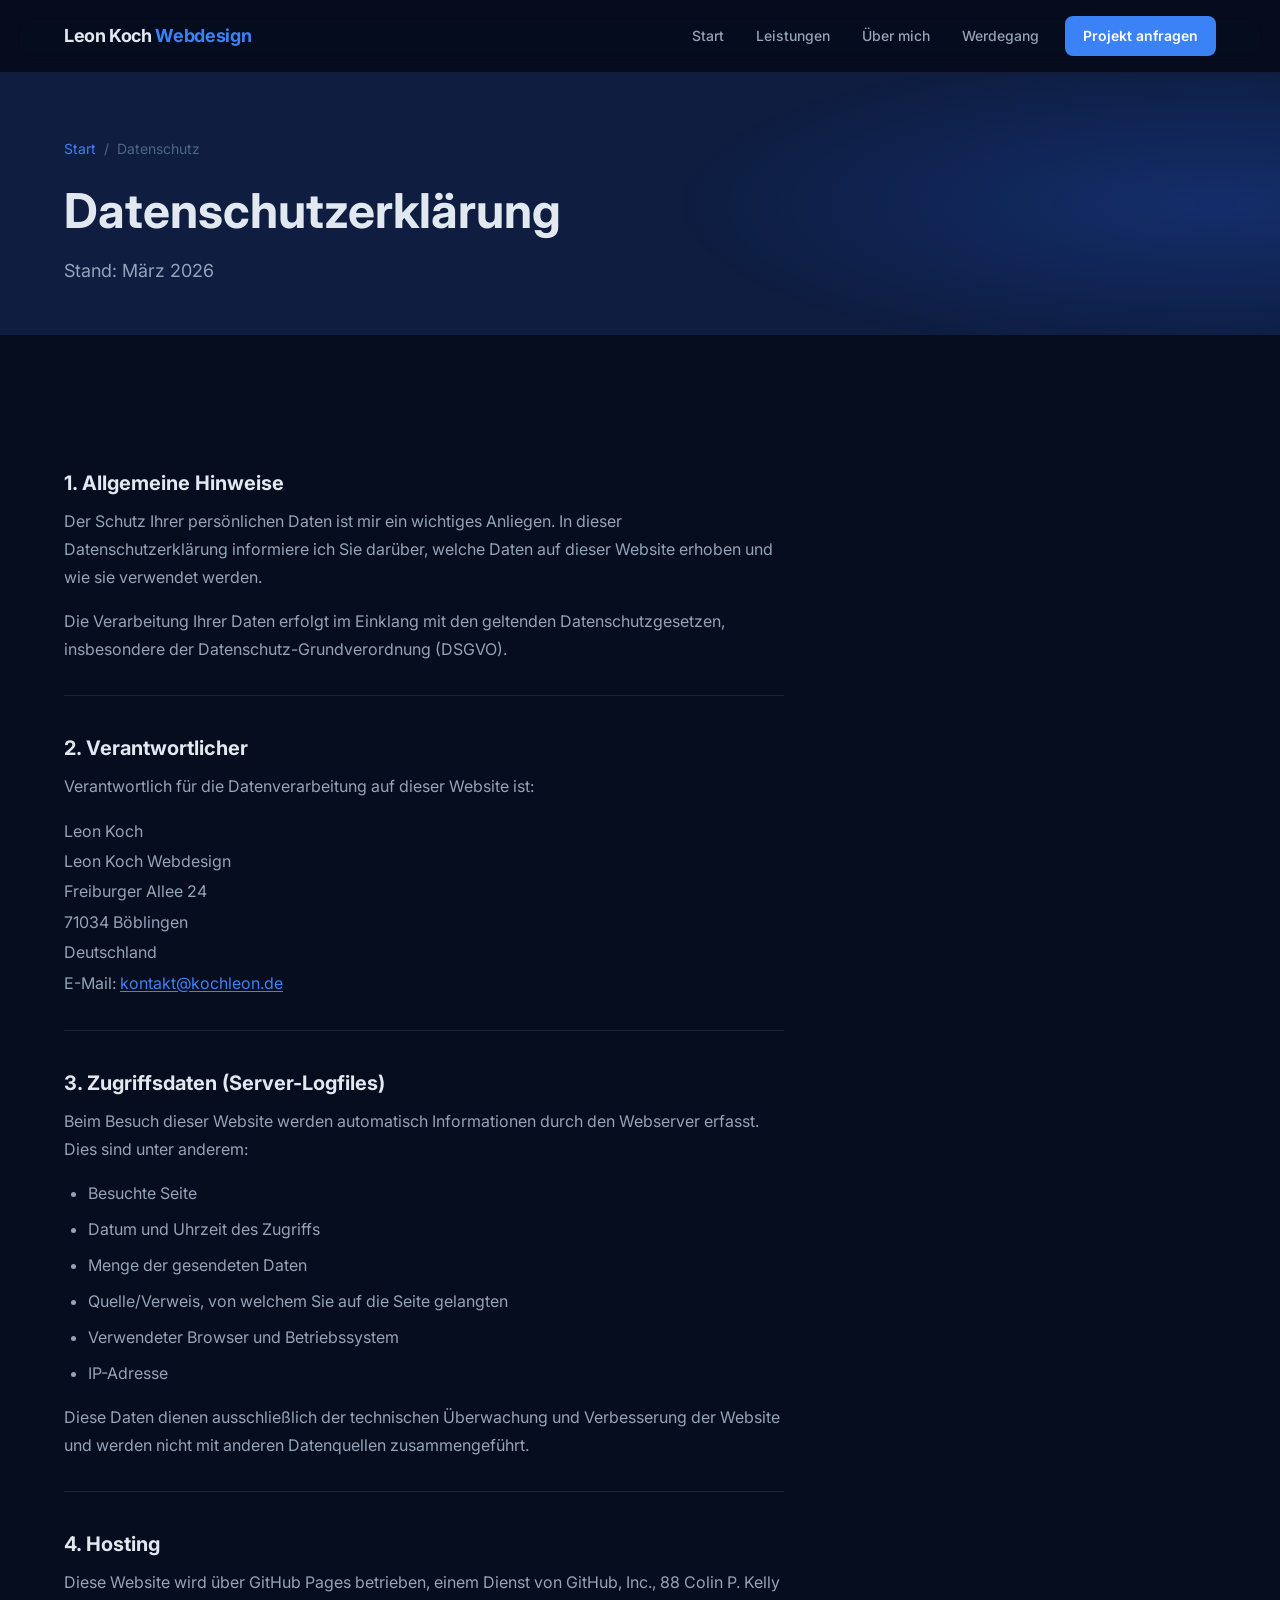
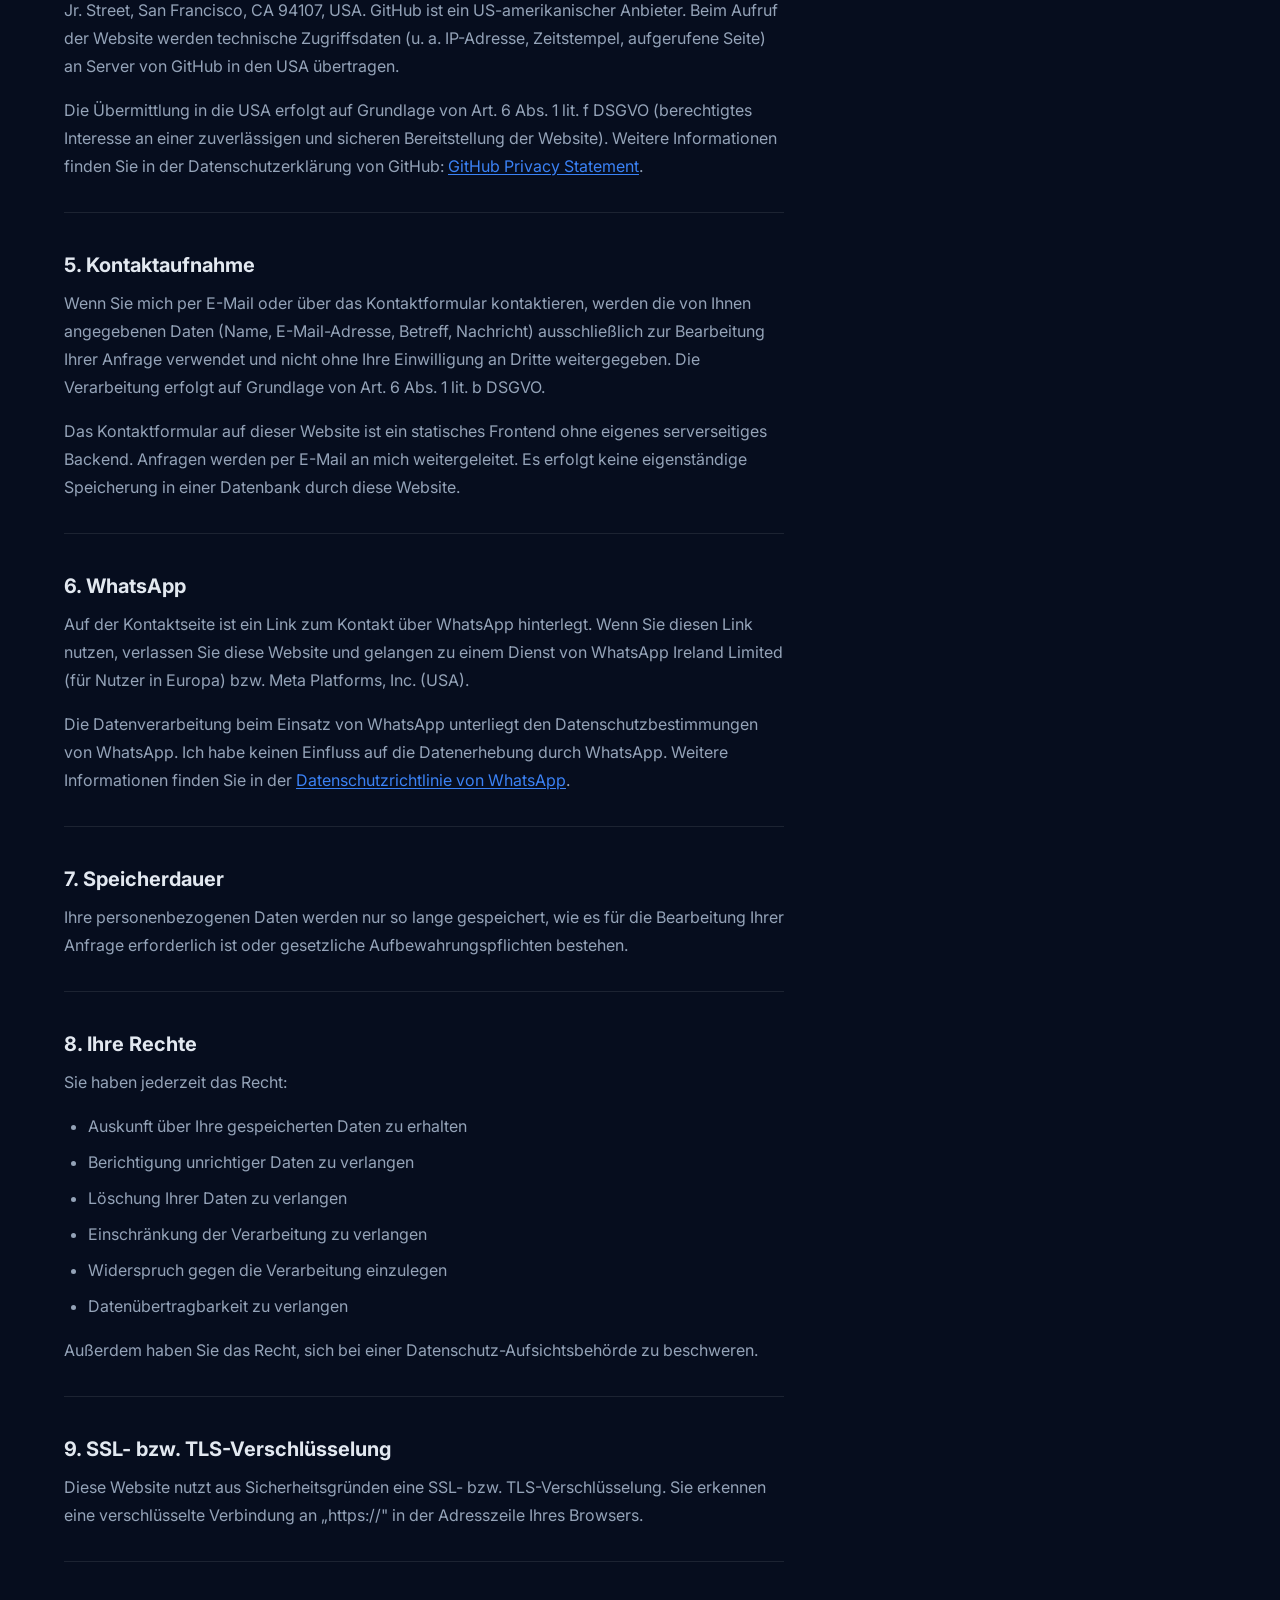
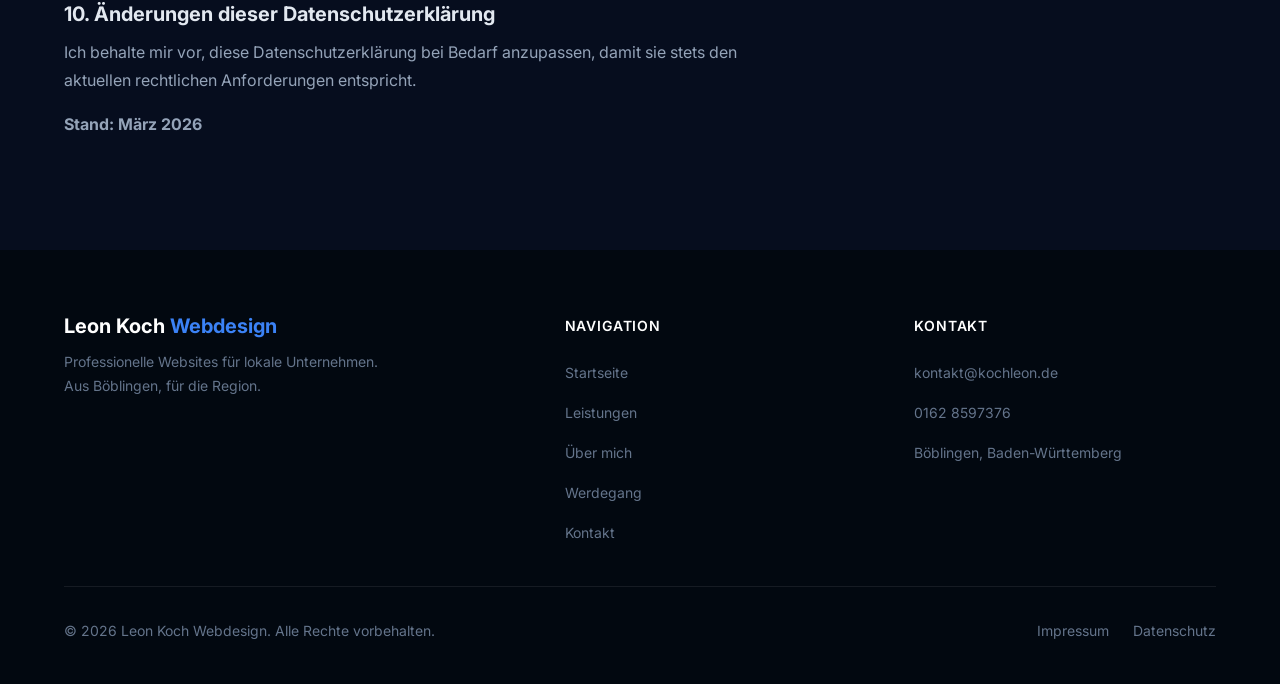
==== commit 40848f85: "Update email to kontakt@kochleon.de everywhere; integrate Formspree into contact form with success/e" ====
--- a/datenschutz.html
+++ b/datenschutz.html
@@ -119,7 +119,7 @@
             Freiburger Allee 24<br>
             71034 Böblingen<br>
             Deutschland<br>
-            E-Mail: <a href="mailto:kontakt@leonkoch.de">kontakt@leonkoch.de</a>
+            E-Mail: <a href="mailto:kontakt@kochleon.de">kontakt@kochleon.de</a>
           </address>
 
           <hr class="legal-divider">
@@ -253,7 +253,7 @@
         <div>
           <p class="footer__col-title">Kontakt</p>
           <ul class="footer__links">
-            <li><a href="mailto:kontakt@leonkoch.de" class="footer__link">kontakt@leonkoch.de</a></li>
+            <li><a href="mailto:kontakt@kochleon.de" class="footer__link">kontakt@kochleon.de</a></li>
             <li><a href="tel:+491628597376"          class="footer__link">0162 8597376</a></li>
             <li><span class="footer__link">Böblingen, Baden-Württemberg</span></li>
           </ul>
--- a/css/style.css
+++ b/css/style.css
@@ -85,13 +85,15 @@
 
 /* ---------- Reset ---------- */
 *, *::before, *::after { box-sizing: border-box; margin: 0; padding: 0; }
-html { scroll-behavior: smooth; font-size: 16px; }
+html { scroll-behavior: smooth; font-size: 16px; overflow-x: hidden; max-width: 100%; }
 body {
   font-family: var(--font);
   font-size: var(--fs-base);
   line-height: var(--lh-relaxed);
   color: var(--clr-text);
   background: var(--clr-bg);
+  overflow-x: hidden;
+  max-width: 100%;
   -webkit-font-smoothing: antialiased;
   -moz-osx-font-smoothing: grayscale;
 }
@@ -1404,21 +1406,29 @@
 
 /* Mobile (≤768px) */
 @media (max-width: 768px) {
-  :root { --gutter: 1.25rem; }
-
-  .section { padding-block: var(--sp-16); }
-  .hero { padding-block: var(--sp-12) var(--sp-16); }
-
-  /* Mobile Nav */
-  .nav-toggle-label {
-    display: flex;
-    z-index: 110;
-  }
+  :root { --gutter: 1.125rem; }
+
+  /* ── Spacing ── */
+  .section { padding-block: var(--sp-12); }
+  .hero { padding-block: var(--sp-8) var(--sp-10); }
+  .page-hero { padding-block: var(--sp-10) var(--sp-8); }
+  .cta-section { padding-block: var(--sp-16); }
+  .footer { padding-block: var(--sp-12) var(--sp-8); }
+
+  /* ── Typography ── */
+  .section-subtitle { font-size: var(--fs-base); margin-bottom: var(--sp-8); }
+  .hero__subtitle { font-size: var(--fs-base); }
+  .hero__title { line-height: 1.1; letter-spacing: -0.04em; }
+
+  /* ── Mobile Nav ── */
+  .nav-toggle-label { display: flex; z-index: 110; }
   .nav {
     position: fixed;
     top: 0; left: 0;
     width: 100%; height: 100dvh;
-    background: var(--clr-bg);
+    background: rgba(6,13,30,.97);
+    backdrop-filter: blur(20px);
+    -webkit-backdrop-filter: blur(20px);
     display: flex;
     align-items: center;
     justify-content: center;
@@ -1426,16 +1436,11 @@
     transition: transform var(--tr-slow);
     z-index: 100;
   }
-  .nav-toggle:checked ~ .nav {
-    transform: translateX(0);
-  }
-  /* Animate hamburger to X */
+  .nav-toggle:checked ~ .nav { transform: translateX(0); }
   .nav-toggle:checked ~ .nav-toggle-label span:nth-child(1) {
     transform: translateY(7px) rotate(45deg);
   }
-  .nav-toggle:checked ~ .nav-toggle-label span:nth-child(2) {
-    opacity: 0;
-  }
+  .nav-toggle:checked ~ .nav-toggle-label span:nth-child(2) { opacity: 0; }
   .nav-toggle:checked ~ .nav-toggle-label span:nth-child(3) {
     transform: translateY(-7px) rotate(-45deg);
   }
@@ -1450,49 +1455,83 @@
     padding: var(--sp-4) var(--sp-6);
     width: 100%;
     text-align: center;
+    border-radius: var(--radius-lg);
   }
   .nav__link--cta {
     margin-left: 0;
     margin-top: var(--sp-4);
     text-align: center;
     font-size: var(--fs-xl);
+    border-radius: var(--radius-lg);
   }
 
+  /* ── Hero ── */
+  .hero__eyebrow { font-size: var(--fs-xs); padding: 0.3rem 0.75rem; }
+  .hero__actions {
+    flex-direction: column;
+    align-items: stretch;
+    gap: var(--sp-3);
+  }
+  .hero__actions .btn { width: 100%; justify-content: center; }
+
+  /* ── Grids ── */
   .card-grid { grid-template-columns: 1fr; }
+  .card-grid--2 { grid-template-columns: 1fr; }
   .card-grid--4 { grid-template-columns: 1fr 1fr; }
-
-  .stats-bar {
-    grid-template-columns: 1fr 1fr;
-    padding: var(--sp-8);
-    gap: var(--sp-5);
+  .kurzvorstellung-grid { grid-template-columns: 1fr !important; }
+  .feature-list { grid-template-columns: 1fr; }
+
+  /* ── Cards ── */
+  .card { padding: var(--sp-5); }
+  .card__icon { width: 40px; height: 40px; margin-bottom: var(--sp-4); }
+  .card__title { font-size: var(--fs-lg); }
+
+  /* ── Service Cards ── */
+  .service-card {
+    padding: var(--sp-5);
+    grid-template-columns: 1fr;
+    gap: var(--sp-2);
   }
-
-  .feature-list { grid-template-columns: 1fr; }
-
+  .service-card__number {
+    font-size: var(--fs-2xl);
+    min-width: auto;
+  }
+
+  /* ── Feature Items: card-style on mobile ── */
+  .feature-item {
+    background: rgba(255,255,255,.035);
+    border: 1px solid rgba(255,255,255,.07);
+    border-radius: var(--radius);
+    padding: var(--sp-4);
+  }
+
+  /* ── Stats ── */
+  .stats-bar { display: none; }
+
+  /* ── Profile ── */
+  .profile-image { max-width: 180px; }
+
+  /* ── Timeline ── */
+  .timeline { padding-left: var(--sp-8); }
+  .timeline__item { padding-bottom: var(--sp-8); }
+
+  /* ── Footer ── */
   .footer__inner { grid-template-columns: 1fr; gap: var(--sp-8); }
   .footer__brand { grid-column: auto; }
-
-  .service-card { padding: var(--sp-6); }
-
-  .footer__bottom {
-    flex-direction: column;
-    text-align: center;
-  }
-
+  .footer__bottom { flex-direction: column; text-align: center; }
+
+  /* ── Forms ── */
   .form-card { padding: var(--sp-6); }
 
-  .cta-section__inner .btn--lg {
-    width: 100%;
-    justify-content: center;
-  }
+  /* ── CTA ── */
+  .cta-section__inner .btn--lg { width: 100%; justify-content: center; }
 }
 
 /* Small mobile (≤400px) */
 @media (max-width: 400px) {
+  :root { --gutter: 1rem; }
   .card-grid--4 { grid-template-columns: 1fr; }
-  .stats-bar { grid-template-columns: 1fr; }
-  .hero__actions { flex-direction: column; }
-  .hero__actions .btn { width: 100%; justify-content: center; }
+  .hero__title { letter-spacing: -0.03em; }
 }
 
 /* ============================================================
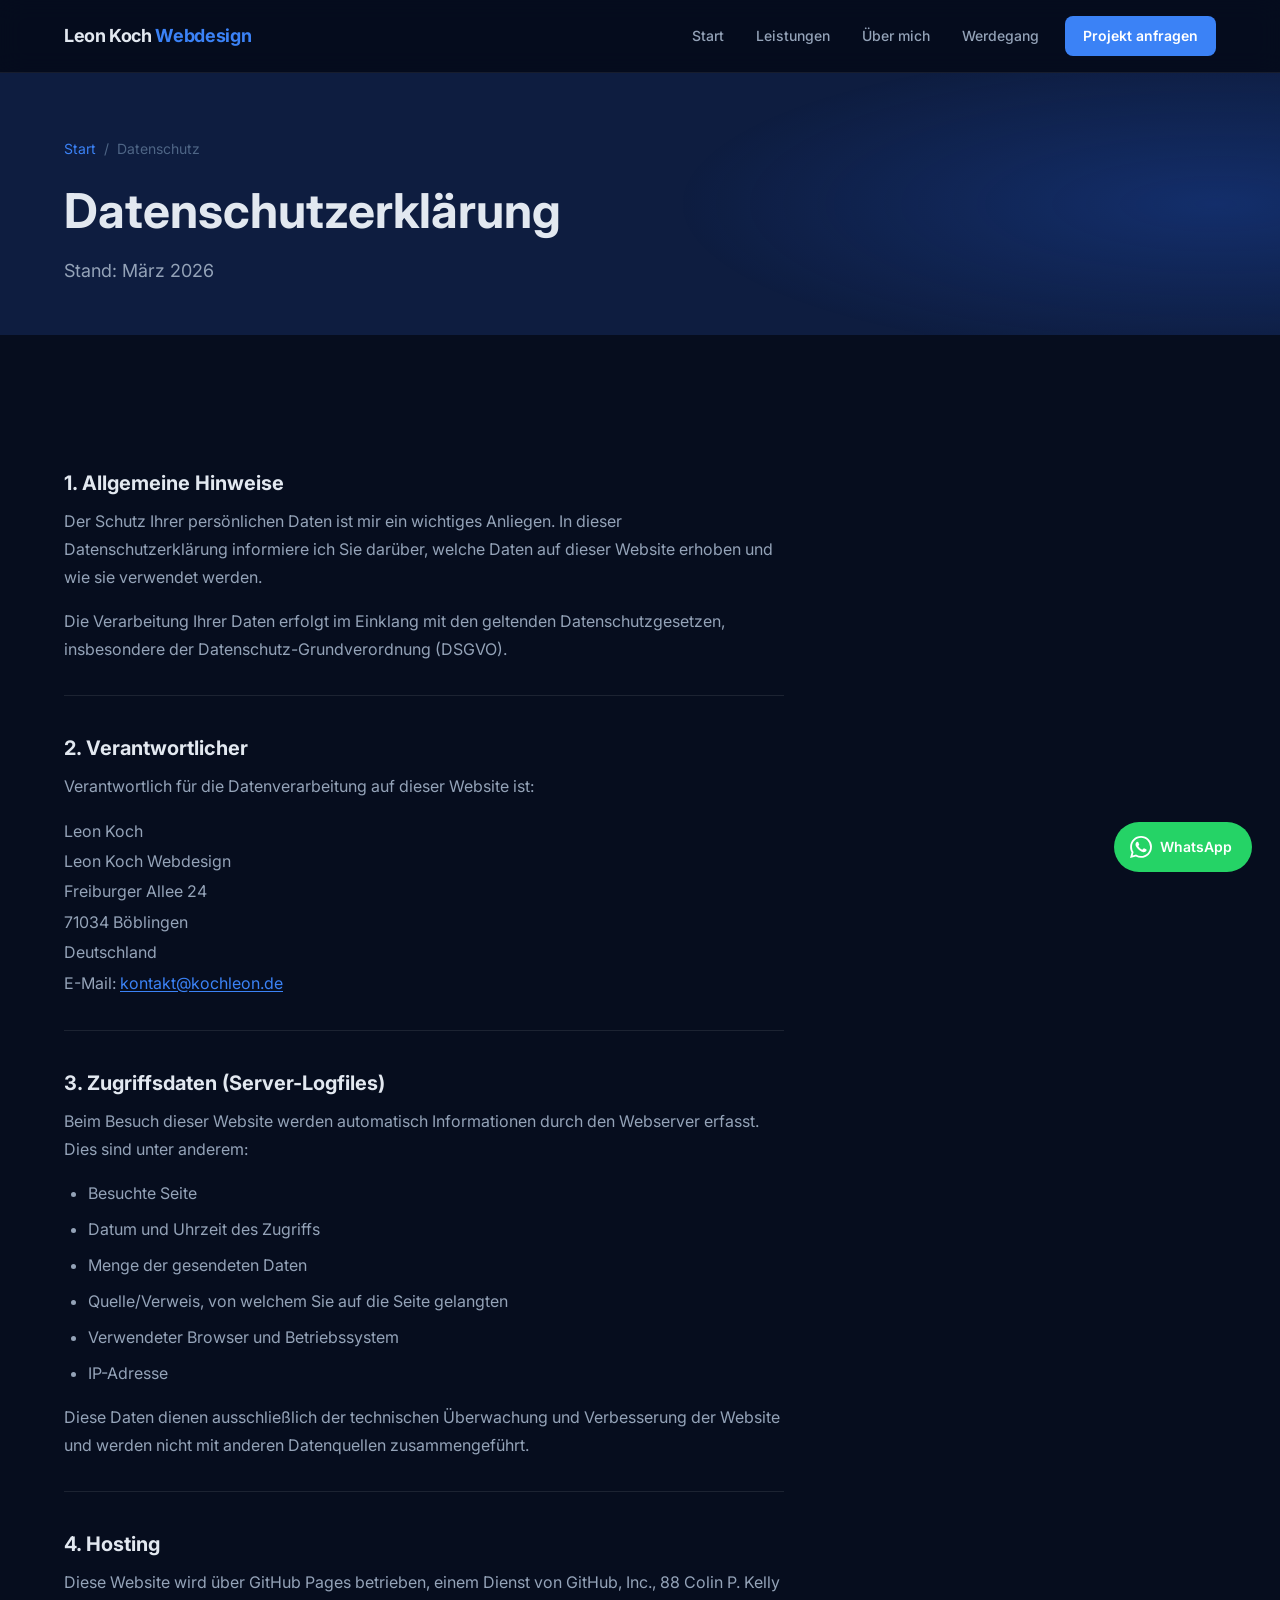
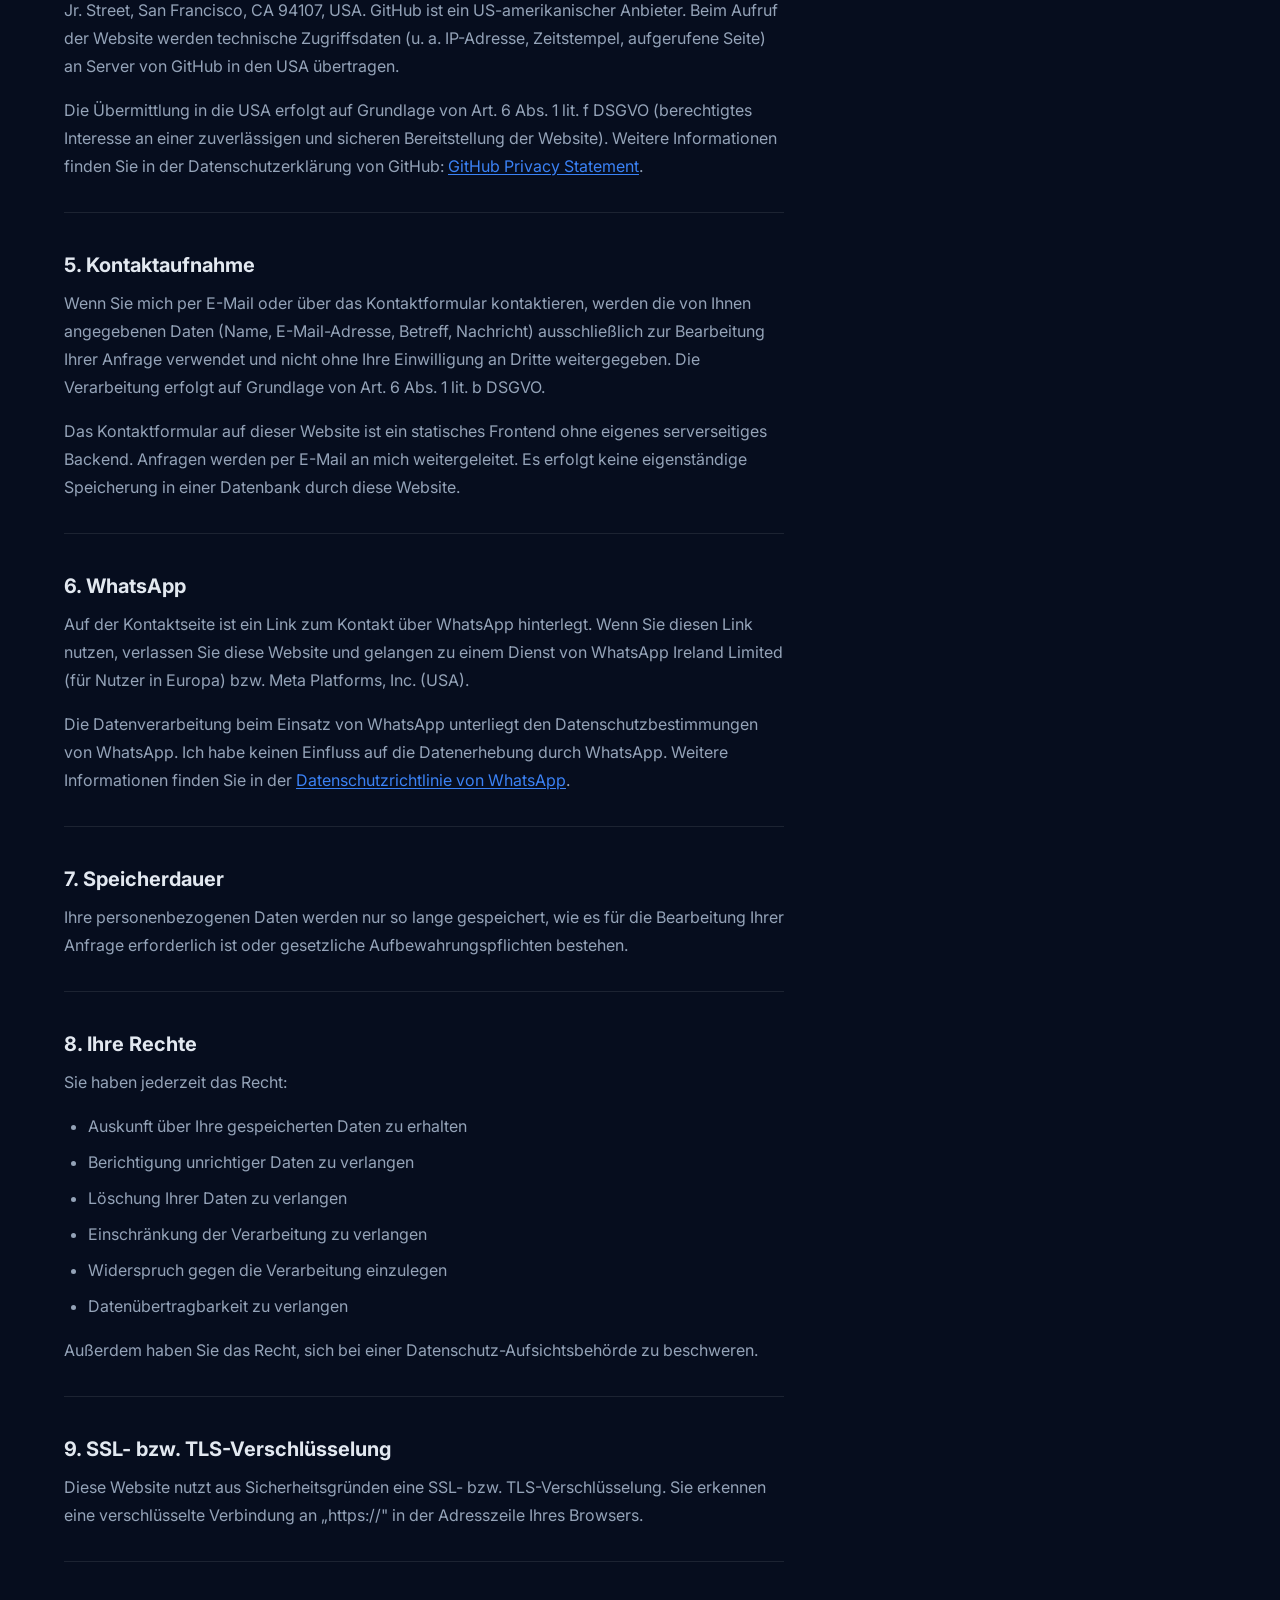
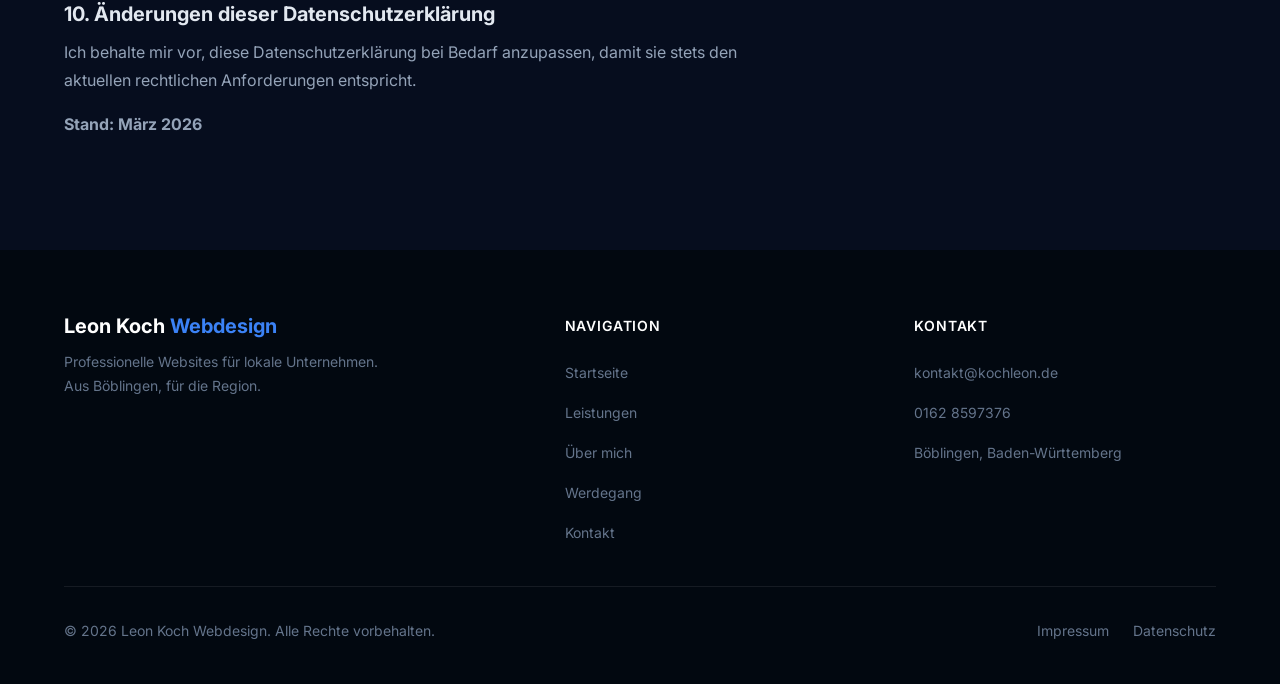
==== commit 4a1f6dc7: "Add floating WhatsApp button to all pages; increase hero title size on mobile" ====
--- a/datenschutz.html
+++ b/datenschutz.html
@@ -270,5 +270,9 @@
   </footer>
 
   <script src="js/main.js" defer></script>
+  <a href="https://wa.me/491628597376" class="whatsapp-fab" target="_blank" rel="noopener noreferrer" aria-label="Per WhatsApp kontaktieren">
+    <svg xmlns="http://www.w3.org/2000/svg" viewBox="0 0 24 24" fill="currentColor" aria-hidden="true"><path d="M17.472 14.382c-.297-.149-1.758-.867-2.03-.967-.273-.099-.471-.148-.67.15-.197.297-.767.966-.94 1.164-.173.199-.347.223-.644.075-.297-.15-1.255-.463-2.39-1.475-.883-.788-1.48-1.761-1.653-2.059-.173-.297-.018-.458.13-.606.134-.133.298-.347.446-.52.149-.174.198-.298.298-.497.099-.198.05-.371-.025-.52-.075-.149-.669-1.612-.916-2.207-.242-.579-.487-.5-.669-.51-.173-.008-.371-.01-.57-.01-.198 0-.52.074-.792.372-.272.297-1.04 1.016-1.04 2.479 0 1.462 1.065 2.875 1.213 3.074.149.198 2.096 3.2 5.077 4.487.709.306 1.262.489 1.694.625.712.227 1.36.195 1.871.118.571-.085 1.758-.719 2.006-1.413.248-.694.248-1.289.173-1.413-.074-.124-.272-.198-.57-.347m-5.421 7.403h-.004a9.87 9.87 0 0 1-5.031-1.378l-.361-.214-3.741.982.998-3.648-.235-.374a9.86 9.86 0 0 1-1.51-5.26c.001-5.45 4.436-9.884 9.888-9.884 2.64 0 5.122 1.03 6.988 2.898a9.825 9.825 0 0 1 2.893 6.994c-.003 5.45-4.437 9.884-9.885 9.884m8.413-18.297A11.815 11.815 0 0 0 12.05 0C5.495 0 .16 5.335.157 11.892c0 2.096.547 4.142 1.588 5.945L.057 24l6.305-1.654a11.882 11.882 0 0 0 5.683 1.448h.005c6.554 0 11.89-5.335 11.893-11.893a11.821 11.821 0 0 0-3.48-8.413z"/></svg>
+    <span class="whatsapp-fab__label">WhatsApp</span>
+  </a>
 </body>
 </html>
--- a/css/style.css
+++ b/css/style.css
@@ -1058,6 +1058,40 @@
 }
 .skip-link:focus { top: var(--sp-4); }
 
+/* ---------- WhatsApp FAB ---------- */
+@keyframes whatsapp-pulse {
+  0%, 100% { box-shadow: 0 4px 20px rgba(37,211,102,.45), 0 0 0 0 rgba(37,211,102,.35); }
+  60%       { box-shadow: 0 4px 20px rgba(37,211,102,.45), 0 0 0 12px rgba(37,211,102,0); }
+}
+.whatsapp-fab {
+  position: fixed;
+  bottom: 1.75rem;
+  right: 1.75rem;
+  z-index: 200;
+  display: flex;
+  align-items: center;
+  gap: 0.5rem;
+  background: #25D366;
+  color: #fff;
+  padding: 0.8rem 1.25rem 0.8rem 1rem;
+  border-radius: var(--radius-full);
+  font-size: var(--fs-sm);
+  font-weight: var(--fw-semibold);
+  text-decoration: none;
+  animation: whatsapp-pulse 2.8s ease-in-out infinite;
+  transition: transform 150ms ease, box-shadow 150ms ease;
+}
+.whatsapp-fab:hover {
+  transform: translateY(-3px) scale(1.04);
+  box-shadow: 0 8px 32px rgba(37,211,102,.55);
+  animation: none;
+}
+.whatsapp-fab svg { width: 22px; height: 22px; flex-shrink: 0; }
+@media (max-width: 768px) {
+  .whatsapp-fab { padding: 0.9rem; bottom: 1.25rem; right: 1.25rem; }
+  .whatsapp-fab__label { display: none; }
+}
+
 /* ---------- Utilities ---------- */
 .text-center  { text-align: center; }
 .text-accent  { color: var(--clr-accent); }
@@ -1418,7 +1452,7 @@
   /* ── Typography ── */
   .section-subtitle { font-size: var(--fs-base); margin-bottom: var(--sp-8); }
   .hero__subtitle { font-size: var(--fs-base); }
-  .hero__title { line-height: 1.1; letter-spacing: -0.04em; }
+  .hero__title { font-size: clamp(2.5rem, 11vw, 3rem); line-height: 1.05; letter-spacing: -0.04em; }
 
   /* ── Mobile Nav ── */
   .nav-toggle-label { display: flex; z-index: 110; }
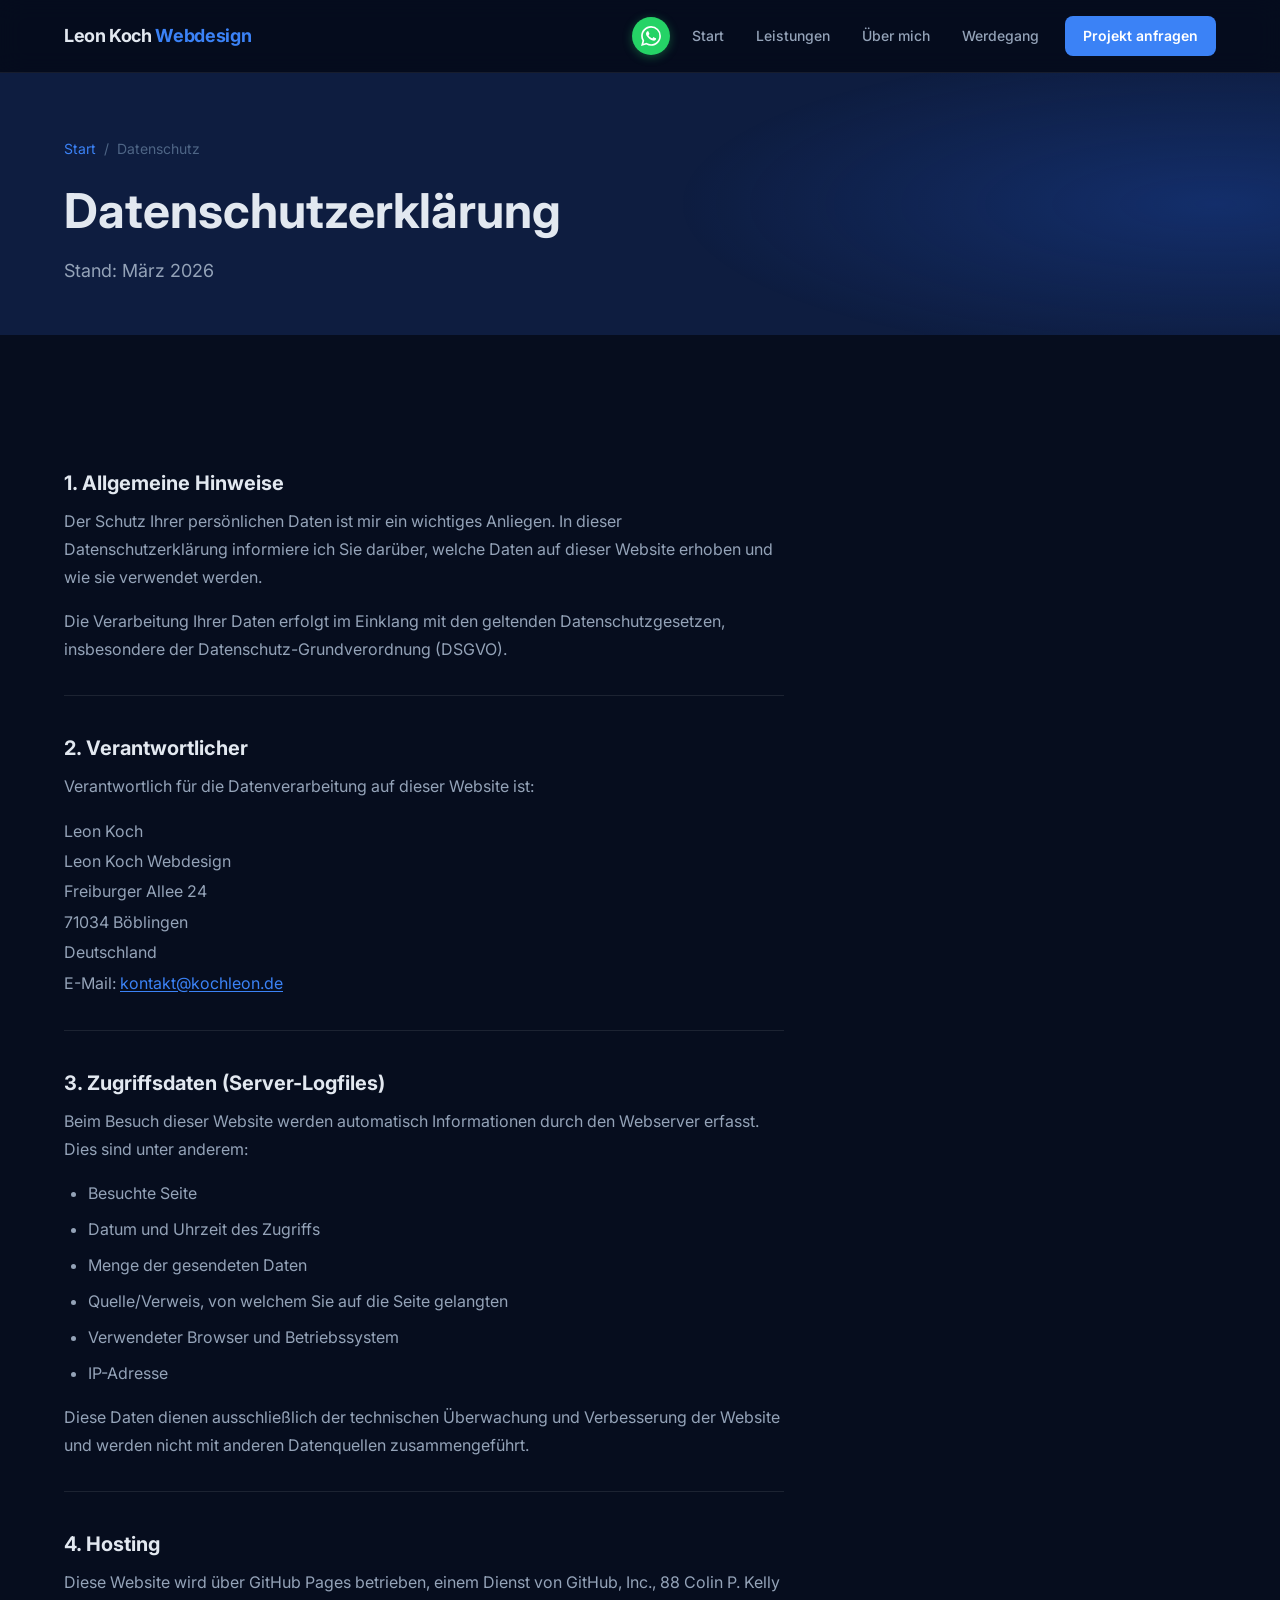
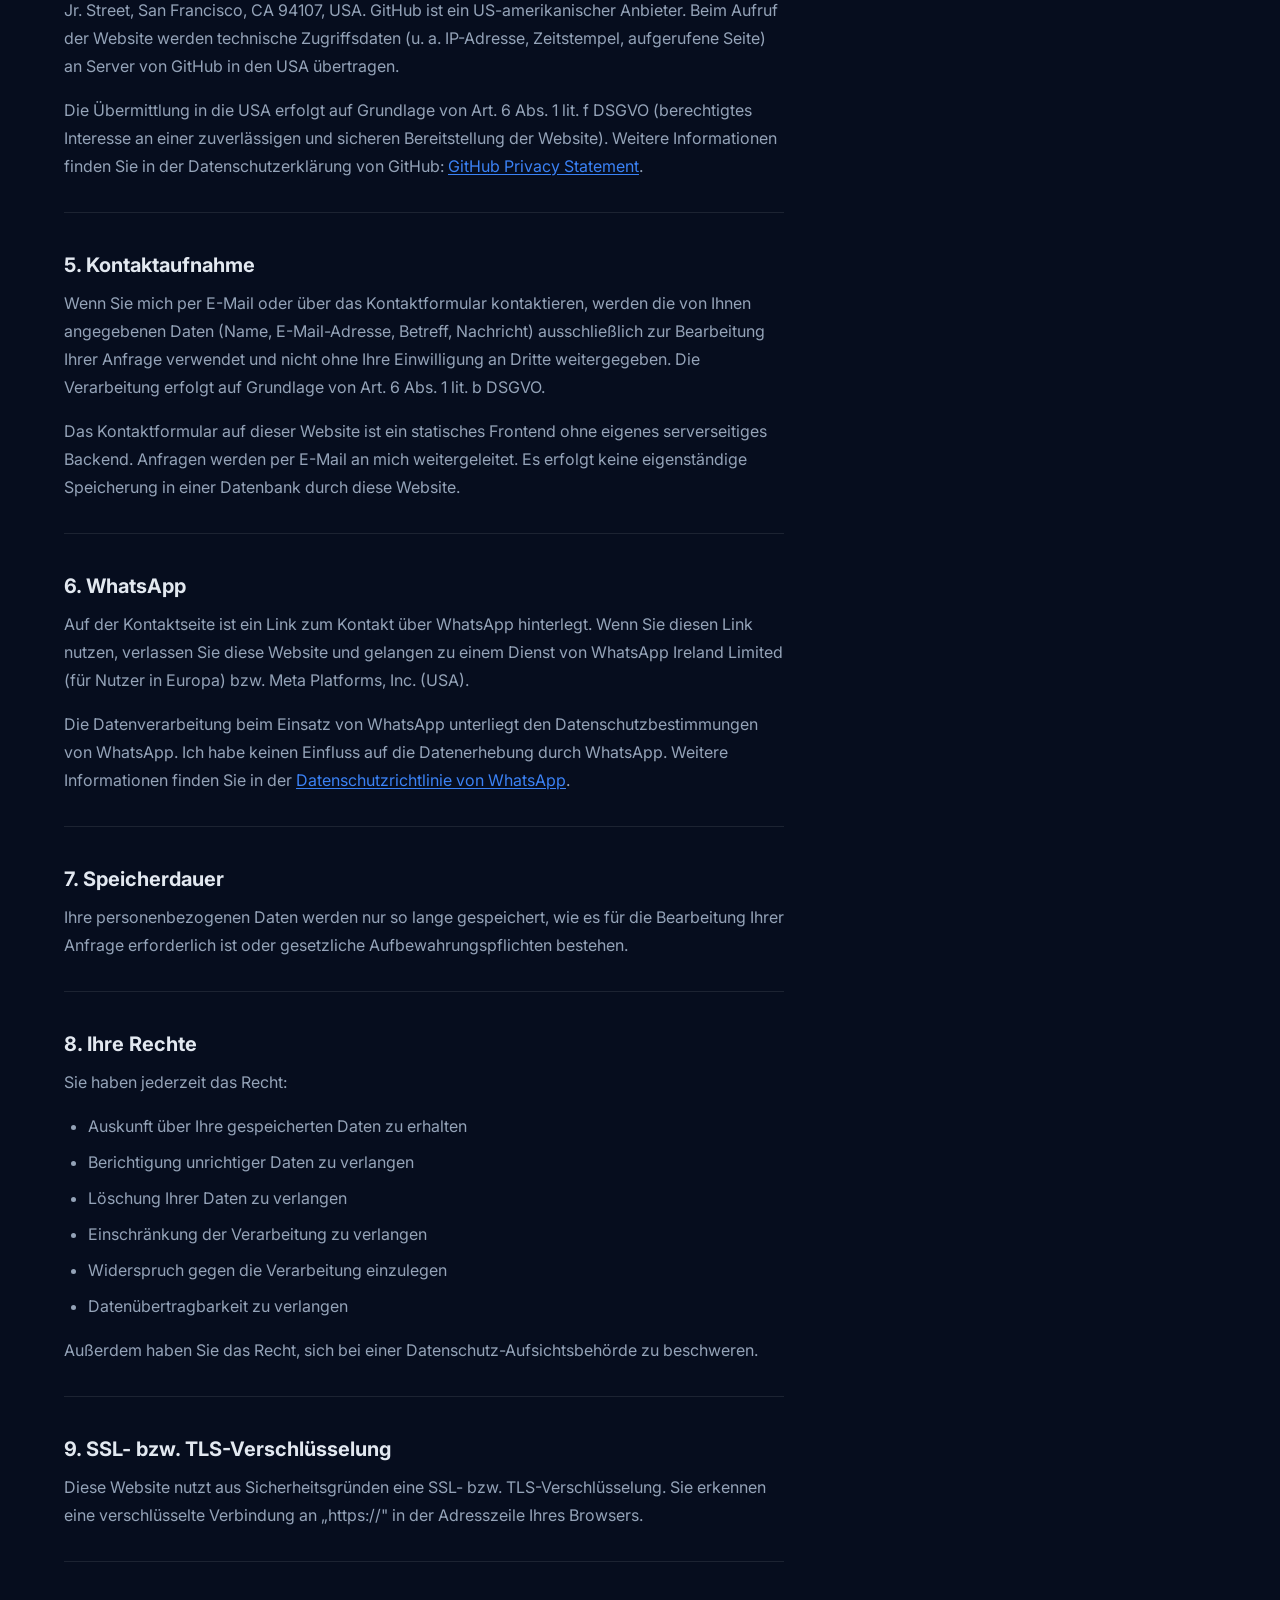
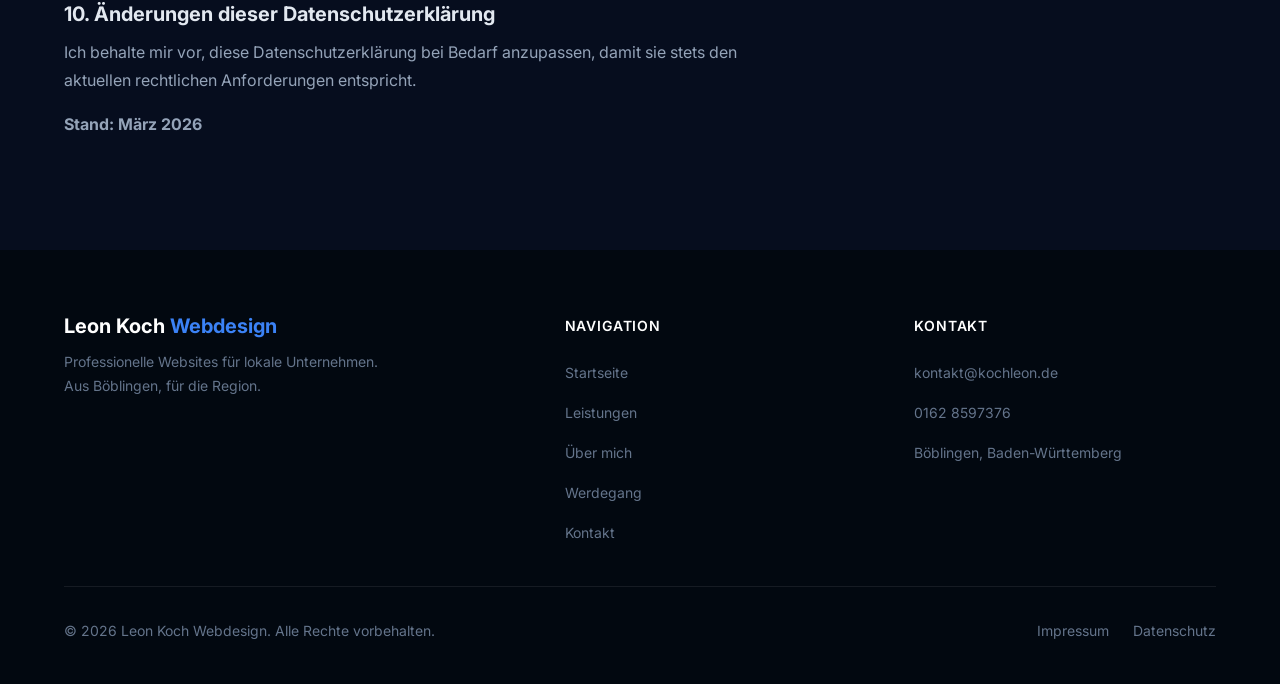
==== commit cfb4d445: "Move WhatsApp button into sticky header; remove floating FAB" ====
--- a/datenschutz.html
+++ b/datenschutz.html
@@ -65,6 +65,8 @@
       </a>
 
       <input type="checkbox" id="nav-toggle" class="nav-toggle sr-only">
+      <div class="header__right">
+        <a href="https://wa.me/491628597376" class="header__wa-btn" target="_blank" rel="noopener noreferrer" aria-label="Per WhatsApp kontaktieren"><svg xmlns="http://www.w3.org/2000/svg" viewBox="0 0 24 24" fill="currentColor" aria-hidden="true"><path d="M17.472 14.382c-.297-.149-1.758-.867-2.03-.967-.273-.099-.471-.148-.67.15-.197.297-.767.966-.94 1.164-.173.199-.347.223-.644.075-.297-.15-1.255-.463-2.39-1.475-.883-.788-1.48-1.761-1.653-2.059-.173-.297-.018-.458.13-.606.134-.133.298-.347.446-.52.149-.174.198-.298.298-.497.099-.198.05-.371-.025-.52-.075-.149-.669-1.612-.916-2.207-.242-.579-.487-.5-.669-.51-.173-.008-.371-.01-.57-.01-.198 0-.52.074-.792.372-.272.297-1.04 1.016-1.04 2.479 0 1.462 1.065 2.875 1.213 3.074.149.198 2.096 3.2 5.077 4.487.709.306 1.262.489 1.694.625.712.227 1.36.195 1.871.118.571-.085 1.758-.719 2.006-1.413.248-.694.248-1.289.173-1.413-.074-.124-.272-.198-.57-.347m-5.421 7.403h-.004a9.87 9.87 0 0 1-5.031-1.378l-.361-.214-3.741.982.998-3.648-.235-.374a9.86 9.86 0 0 1-1.51-5.26c.001-5.45 4.436-9.884 9.888-9.884 2.64 0 5.122 1.03 6.988 2.898a9.825 9.825 0 0 1 2.893 6.994c-.003 5.45-4.437 9.884-9.885 9.884m8.413-18.297A11.815 11.815 0 0 0 12.05 0C5.495 0 .16 5.335.157 11.892c0 2.096.547 4.142 1.588 5.945L.057 24l6.305-1.654a11.882 11.882 0 0 0 5.683 1.448h.005c6.554 0 11.89-5.335 11.893-11.893a11.821 11.821 0 0 0-3.48-8.413z"/></svg></a>
       <label for="nav-toggle" class="nav-toggle-label" aria-label="Navigation öffnen oder schließen">
         <span></span><span></span><span></span>
       </label>
@@ -78,7 +80,8 @@
           <li><a href="kontakt.html"    class="nav__link nav__link--cta">Projekt anfragen</a></li>
         </ul>
       </nav>
-    </div>
+          </div>
+</div>
   </header>
 
   <main id="main">
@@ -270,9 +273,6 @@
   </footer>
 
   <script src="js/main.js" defer></script>
-  <a href="https://wa.me/491628597376" class="whatsapp-fab" target="_blank" rel="noopener noreferrer" aria-label="Per WhatsApp kontaktieren">
-    <svg xmlns="http://www.w3.org/2000/svg" viewBox="0 0 24 24" fill="currentColor" aria-hidden="true"><path d="M17.472 14.382c-.297-.149-1.758-.867-2.03-.967-.273-.099-.471-.148-.67.15-.197.297-.767.966-.94 1.164-.173.199-.347.223-.644.075-.297-.15-1.255-.463-2.39-1.475-.883-.788-1.48-1.761-1.653-2.059-.173-.297-.018-.458.13-.606.134-.133.298-.347.446-.52.149-.174.198-.298.298-.497.099-.198.05-.371-.025-.52-.075-.149-.669-1.612-.916-2.207-.242-.579-.487-.5-.669-.51-.173-.008-.371-.01-.57-.01-.198 0-.52.074-.792.372-.272.297-1.04 1.016-1.04 2.479 0 1.462 1.065 2.875 1.213 3.074.149.198 2.096 3.2 5.077 4.487.709.306 1.262.489 1.694.625.712.227 1.36.195 1.871.118.571-.085 1.758-.719 2.006-1.413.248-.694.248-1.289.173-1.413-.074-.124-.272-.198-.57-.347m-5.421 7.403h-.004a9.87 9.87 0 0 1-5.031-1.378l-.361-.214-3.741.982.998-3.648-.235-.374a9.86 9.86 0 0 1-1.51-5.26c.001-5.45 4.436-9.884 9.888-9.884 2.64 0 5.122 1.03 6.988 2.898a9.825 9.825 0 0 1 2.893 6.994c-.003 5.45-4.437 9.884-9.885 9.884m8.413-18.297A11.815 11.815 0 0 0 12.05 0C5.495 0 .16 5.335.157 11.892c0 2.096.547 4.142 1.588 5.945L.057 24l6.305-1.654a11.882 11.882 0 0 0 5.683 1.448h.005c6.554 0 11.89-5.335 11.893-11.893a11.821 11.821 0 0 0-3.48-8.413z"/></svg>
-    <span class="whatsapp-fab__label">WhatsApp</span>
-  </a>
+  
 </body>
 </html>
--- a/css/style.css
+++ b/css/style.css
@@ -1058,39 +1058,31 @@
 }
 .skip-link:focus { top: var(--sp-4); }
 
-/* ---------- WhatsApp FAB ---------- */
-@keyframes whatsapp-pulse {
-  0%, 100% { box-shadow: 0 4px 20px rgba(37,211,102,.45), 0 0 0 0 rgba(37,211,102,.35); }
-  60%       { box-shadow: 0 4px 20px rgba(37,211,102,.45), 0 0 0 12px rgba(37,211,102,0); }
-}
-.whatsapp-fab {
-  position: fixed;
-  bottom: 1.75rem;
-  right: 1.75rem;
-  z-index: 200;
-  display: flex;
-  align-items: center;
-  gap: 0.5rem;
+/* ---------- WhatsApp Header Button ---------- */
+.header__right {
+  display: flex;
+  align-items: center;
+  gap: var(--sp-2);
+}
+.header__wa-btn {
+  display: flex;
+  align-items: center;
+  justify-content: center;
+  width: 38px;
+  height: 38px;
   background: #25D366;
+  border-radius: 50%;
   color: #fff;
-  padding: 0.8rem 1.25rem 0.8rem 1rem;
-  border-radius: var(--radius-full);
-  font-size: var(--fs-sm);
-  font-weight: var(--fw-semibold);
-  text-decoration: none;
-  animation: whatsapp-pulse 2.8s ease-in-out infinite;
-  transition: transform 150ms ease, box-shadow 150ms ease;
-}
-.whatsapp-fab:hover {
-  transform: translateY(-3px) scale(1.04);
-  box-shadow: 0 8px 32px rgba(37,211,102,.55);
-  animation: none;
-}
-.whatsapp-fab svg { width: 22px; height: 22px; flex-shrink: 0; }
-@media (max-width: 768px) {
-  .whatsapp-fab { padding: 0.9rem; bottom: 1.25rem; right: 1.25rem; }
-  .whatsapp-fab__label { display: none; }
-}
+  flex-shrink: 0;
+  box-shadow: 0 2px 10px rgba(37,211,102,.35);
+  transition: background 150ms ease, transform 150ms ease, box-shadow 150ms ease;
+}
+.header__wa-btn:hover {
+  background: #1ebe5d;
+  transform: scale(1.1);
+  box-shadow: 0 4px 18px rgba(37,211,102,.55);
+}
+.header__wa-btn svg { width: 20px; height: 20px; }
 
 /* ---------- Utilities ---------- */
 .text-center  { text-align: center; }
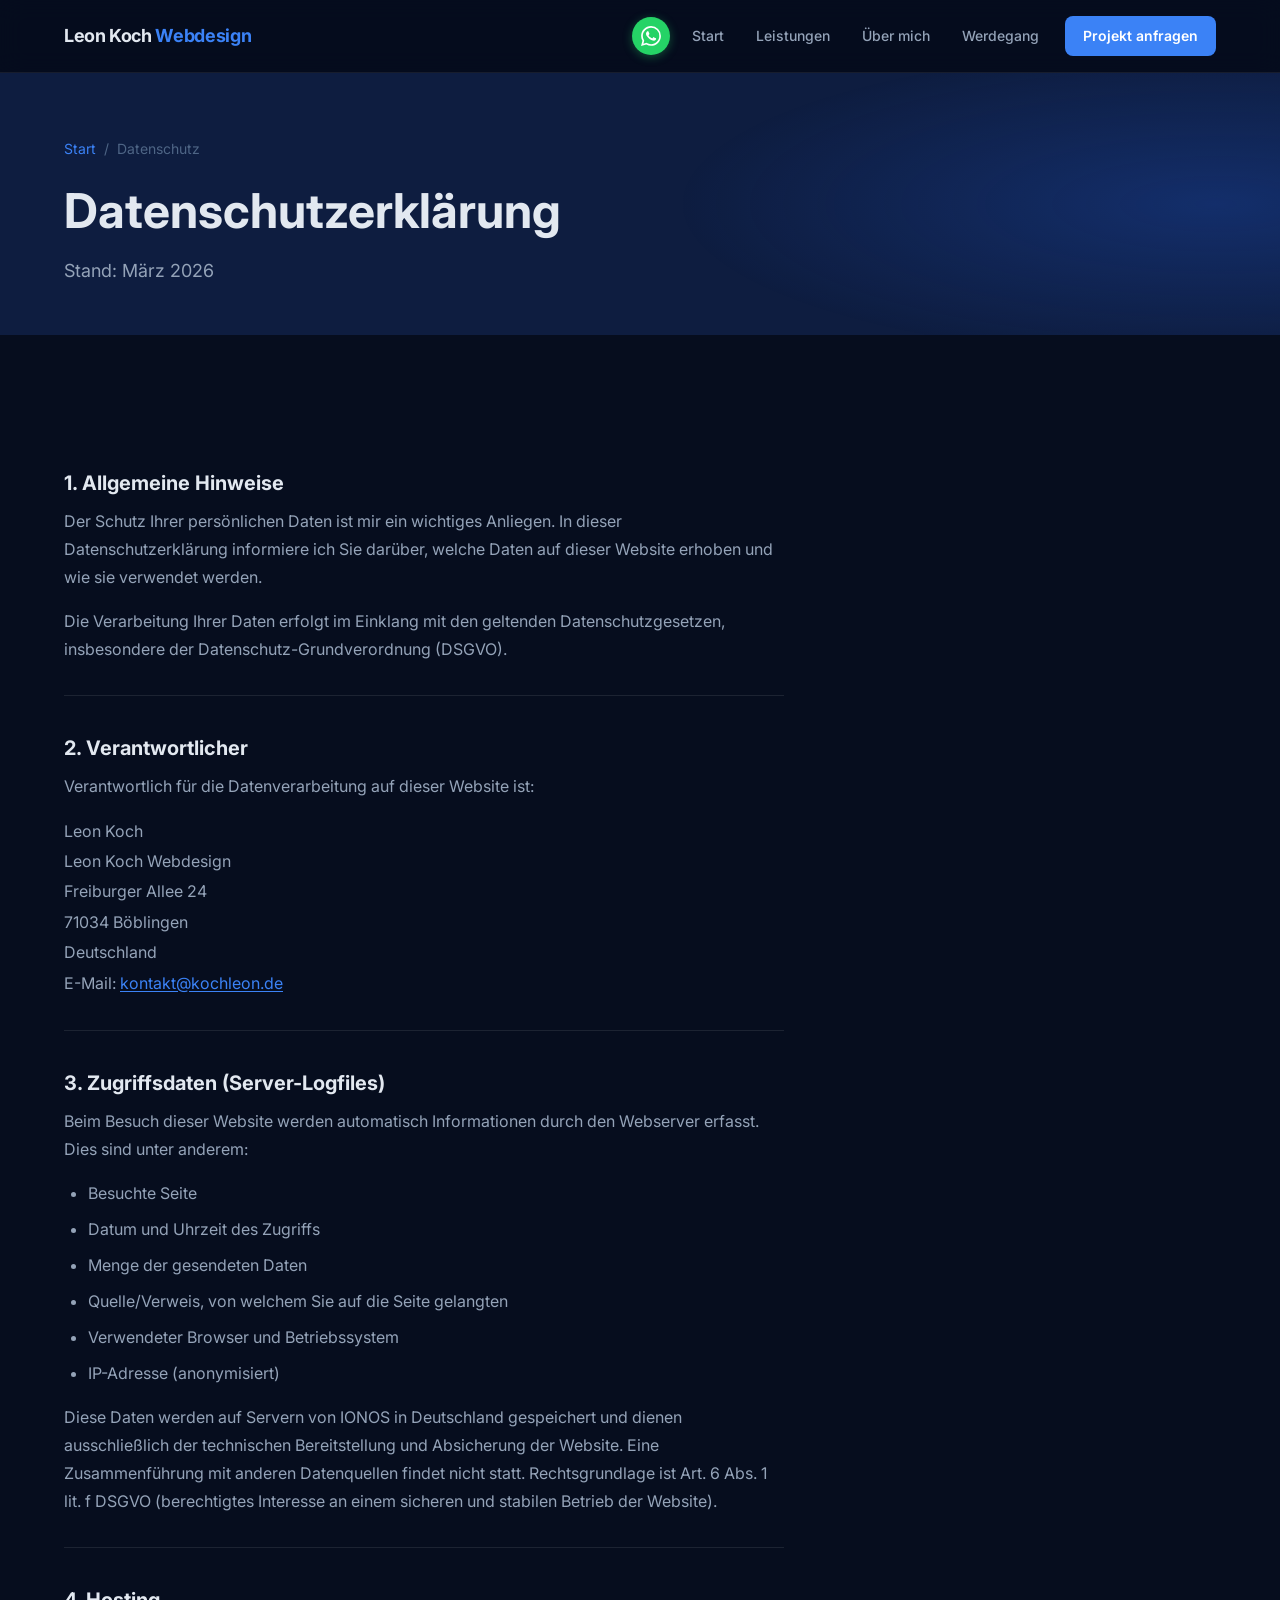
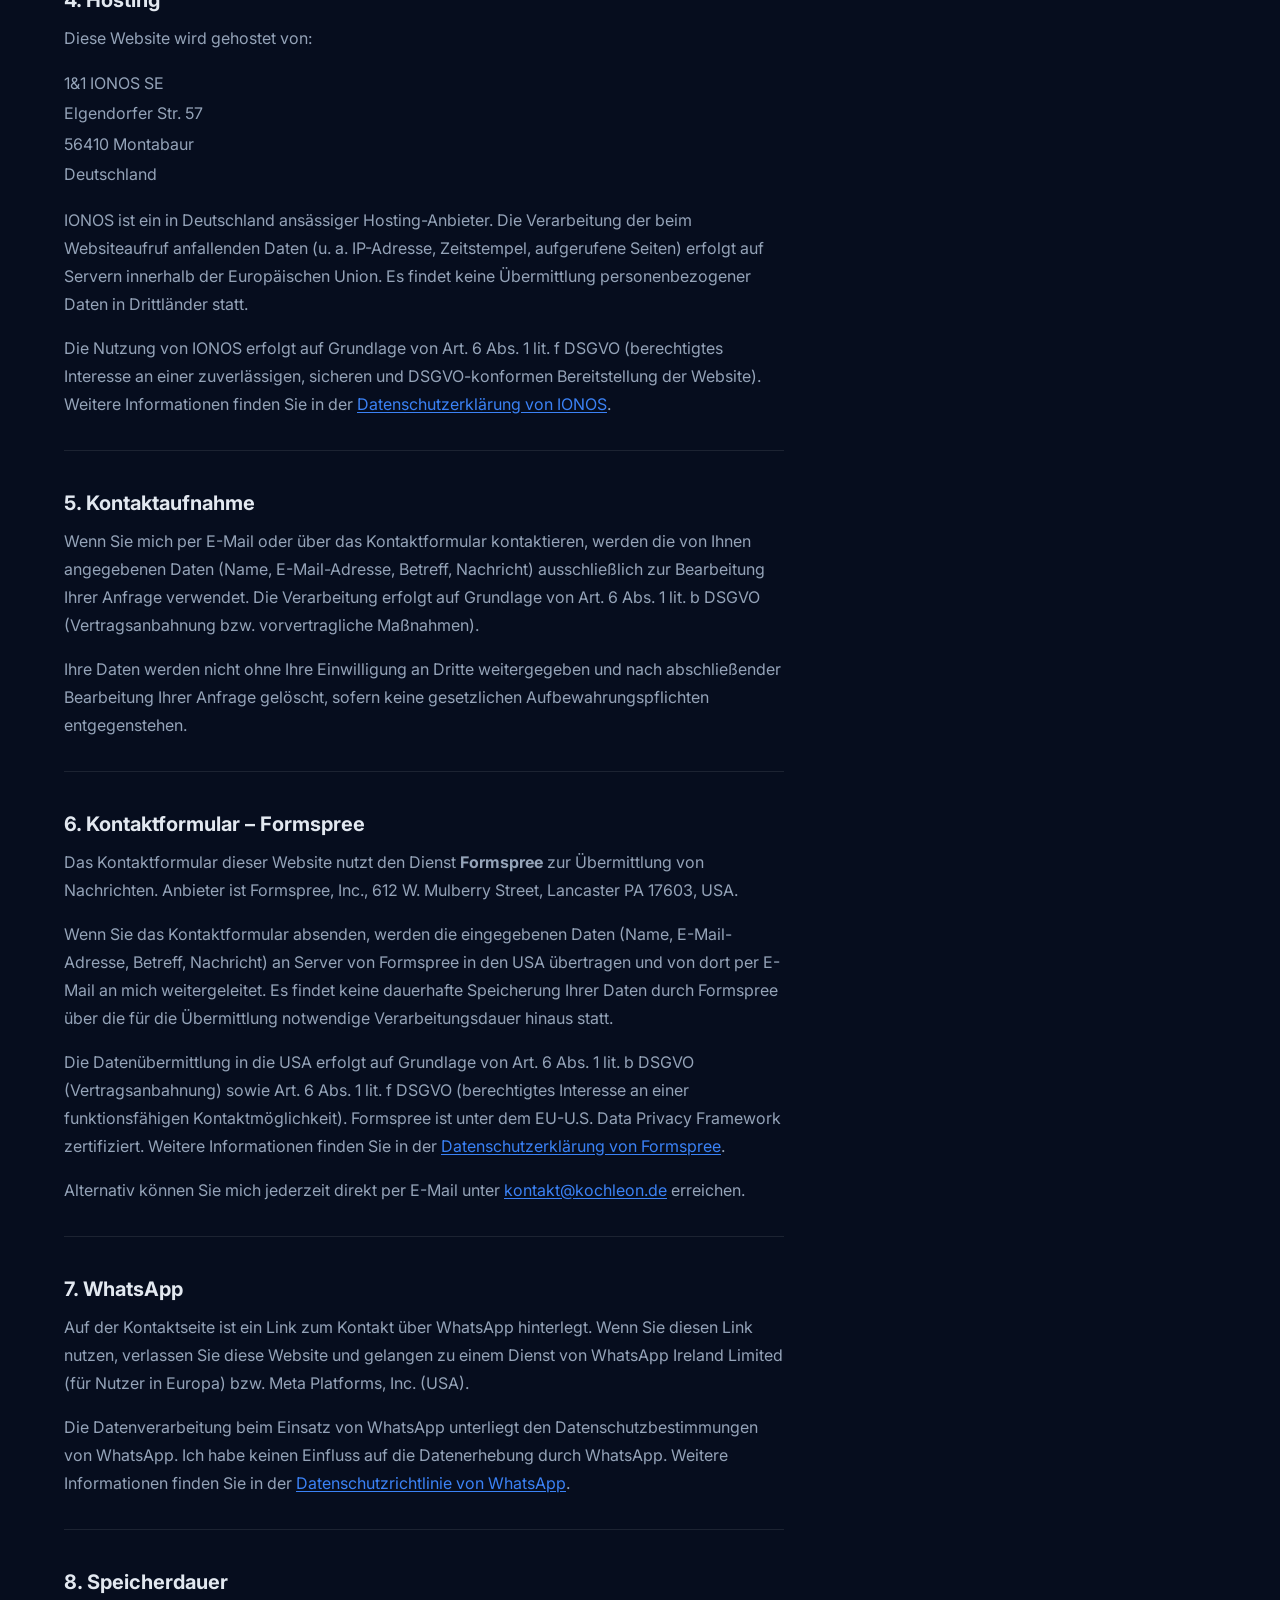
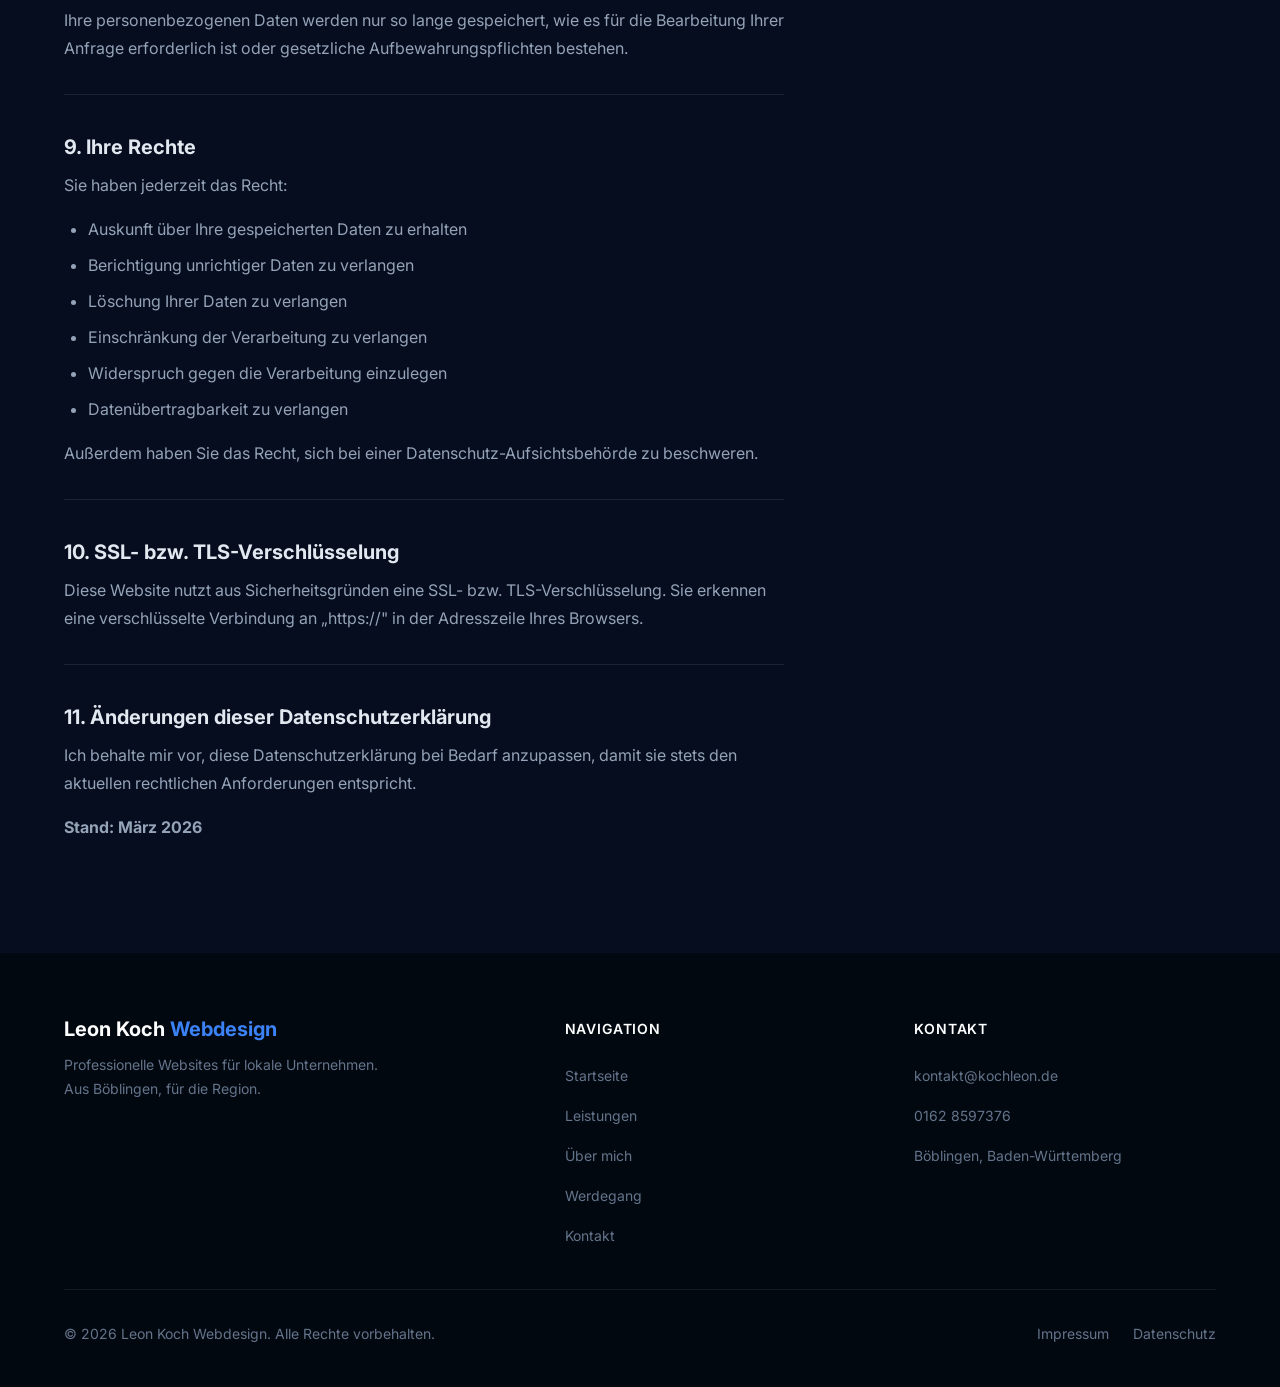
==== commit 1abaa388: "Update Datenschutz: replace GitHub Pages with IONOS hosting, add Formspree section" ====
--- a/datenschutz.html
+++ b/datenschutz.html
@@ -138,26 +138,37 @@
             <li>Menge der gesendeten Daten</li>
             <li>Quelle/Verweis, von welchem Sie auf die Seite gelangten</li>
             <li>Verwendeter Browser und Betriebssystem</li>
-            <li>IP-Adresse</li>
+            <li>IP-Adresse (anonymisiert)</li>
           </ul>
           <p>
-            Diese Daten dienen ausschließlich der technischen Überwachung und Verbesserung der Website
-            und werden nicht mit anderen Datenquellen zusammengeführt.
+            Diese Daten werden auf Servern von IONOS in Deutschland gespeichert und dienen ausschließlich
+            der technischen Bereitstellung und Absicherung der Website. Eine Zusammenführung mit anderen
+            Datenquellen findet nicht statt. Rechtsgrundlage ist Art. 6 Abs. 1 lit. f DSGVO
+            (berechtigtes Interesse an einem sicheren und stabilen Betrieb der Website).
           </p>
 
           <hr class="legal-divider">
 
           <h2>4. Hosting</h2>
           <p>
-            Diese Website wird über GitHub Pages betrieben, einem Dienst von GitHub, Inc., 88 Colin P. Kelly Jr. Street, San Francisco, CA 94107, USA.
-            GitHub ist ein US-amerikanischer Anbieter. Beim Aufruf der Website werden technische Zugriffsdaten
-            (u. a. IP-Adresse, Zeitstempel, aufgerufene Seite) an Server von GitHub in den USA übertragen.
-          </p>
-          <p>
-            Die Übermittlung in die USA erfolgt auf Grundlage von Art. 6 Abs. 1 lit. f DSGVO
-            (berechtigtes Interesse an einer zuverlässigen und sicheren Bereitstellung der Website).
-            Weitere Informationen finden Sie in der Datenschutzerklärung von GitHub:
-            <a href="https://docs.github.com/en/site-policy/privacy-policies/github-general-privacy-statement" target="_blank" rel="noopener noreferrer">GitHub Privacy Statement</a>.
+            Diese Website wird gehostet von:
+          </p>
+          <address>
+            1&amp;1 IONOS SE<br>
+            Elgendorfer Str. 57<br>
+            56410 Montabaur<br>
+            Deutschland
+          </address>
+          <p>
+            IONOS ist ein in Deutschland ansässiger Hosting-Anbieter. Die Verarbeitung der beim Websiteaufruf
+            anfallenden Daten (u. a. IP-Adresse, Zeitstempel, aufgerufene Seiten) erfolgt auf Servern innerhalb
+            der Europäischen Union. Es findet keine Übermittlung personenbezogener Daten in Drittländer statt.
+          </p>
+          <p>
+            Die Nutzung von IONOS erfolgt auf Grundlage von Art. 6 Abs. 1 lit. f DSGVO (berechtigtes Interesse
+            an einer zuverlässigen, sicheren und DSGVO-konformen Bereitstellung der Website).
+            Weitere Informationen finden Sie in der
+            <a href="https://www.ionos.de/terms-gtc/datenschutzerklaerung/" target="_blank" rel="noopener noreferrer">Datenschutzerklärung von IONOS</a>.
           </p>
 
           <hr class="legal-divider">
@@ -166,18 +177,42 @@
           <p>
             Wenn Sie mich per E-Mail oder über das Kontaktformular kontaktieren, werden die von Ihnen
             angegebenen Daten (Name, E-Mail-Adresse, Betreff, Nachricht) ausschließlich zur Bearbeitung
-            Ihrer Anfrage verwendet und nicht ohne Ihre Einwilligung an Dritte weitergegeben.
-            Die Verarbeitung erfolgt auf Grundlage von Art. 6 Abs. 1 lit. b DSGVO.
-          </p>
-          <p>
-            Das Kontaktformular auf dieser Website ist ein statisches Frontend ohne eigenes serverseitiges
-            Backend. Anfragen werden per E-Mail an mich weitergeleitet. Es erfolgt keine eigenständige
-            Speicherung in einer Datenbank durch diese Website.
-          </p>
-
-          <hr class="legal-divider">
-
-          <h2>6. WhatsApp</h2>
+            Ihrer Anfrage verwendet. Die Verarbeitung erfolgt auf Grundlage von Art. 6 Abs. 1 lit. b DSGVO
+            (Vertragsanbahnung bzw. vorvertragliche Maßnahmen).
+          </p>
+          <p>
+            Ihre Daten werden nicht ohne Ihre Einwilligung an Dritte weitergegeben und nach abschließender
+            Bearbeitung Ihrer Anfrage gelöscht, sofern keine gesetzlichen Aufbewahrungspflichten entgegenstehen.
+          </p>
+
+          <hr class="legal-divider">
+
+          <h2>6. Kontaktformular – Formspree</h2>
+          <p>
+            Das Kontaktformular dieser Website nutzt den Dienst <strong>Formspree</strong> zur Übermittlung
+            von Nachrichten. Anbieter ist Formspree, Inc., 612 W. Mulberry Street, Lancaster PA 17603, USA.
+          </p>
+          <p>
+            Wenn Sie das Kontaktformular absenden, werden die eingegebenen Daten (Name, E-Mail-Adresse,
+            Betreff, Nachricht) an Server von Formspree in den USA übertragen und von dort per E-Mail
+            an mich weitergeleitet. Es findet keine dauerhafte Speicherung Ihrer Daten durch Formspree
+            über die für die Übermittlung notwendige Verarbeitungsdauer hinaus statt.
+          </p>
+          <p>
+            Die Datenübermittlung in die USA erfolgt auf Grundlage von Art. 6 Abs. 1 lit. b DSGVO
+            (Vertragsanbahnung) sowie Art. 6 Abs. 1 lit. f DSGVO (berechtigtes Interesse an einer
+            funktionsfähigen Kontaktmöglichkeit). Formspree ist unter dem EU-U.S. Data Privacy Framework
+            zertifiziert. Weitere Informationen finden Sie in der
+            <a href="https://formspree.io/legal/privacy-policy/" target="_blank" rel="noopener noreferrer">Datenschutzerklärung von Formspree</a>.
+          </p>
+          <p>
+            Alternativ können Sie mich jederzeit direkt per E-Mail unter
+            <a href="mailto:kontakt@kochleon.de">kontakt@kochleon.de</a> erreichen.
+          </p>
+
+          <hr class="legal-divider">
+
+          <h2>7. WhatsApp</h2>
           <p>
             Auf der Kontaktseite ist ein Link zum Kontakt über WhatsApp hinterlegt. Wenn Sie diesen
             Link nutzen, verlassen Sie diese Website und gelangen zu einem Dienst von WhatsApp Ireland Limited
@@ -192,7 +227,7 @@
 
           <hr class="legal-divider">
 
-          <h2>7. Speicherdauer</h2>
+          <h2>8. Speicherdauer</h2>
           <p>
             Ihre personenbezogenen Daten werden nur so lange gespeichert, wie es für die Bearbeitung
             Ihrer Anfrage erforderlich ist oder gesetzliche Aufbewahrungspflichten bestehen.
@@ -200,7 +235,7 @@
 
           <hr class="legal-divider">
 
-          <h2>8. Ihre Rechte</h2>
+          <h2>9. Ihre Rechte</h2>
           <p>Sie haben jederzeit das Recht:</p>
           <ul>
             <li>Auskunft über Ihre gespeicherten Daten zu erhalten</li>
@@ -216,7 +251,7 @@
 
           <hr class="legal-divider">
 
-          <h2>9. SSL- bzw. TLS-Verschlüsselung</h2>
+          <h2>10. SSL- bzw. TLS-Verschlüsselung</h2>
           <p>
             Diese Website nutzt aus Sicherheitsgründen eine SSL- bzw. TLS-Verschlüsselung.
             Sie erkennen eine verschlüsselte Verbindung an „https://" in der Adresszeile Ihres Browsers.
@@ -224,7 +259,7 @@
 
           <hr class="legal-divider">
 
-          <h2>10. Änderungen dieser Datenschutzerklärung</h2>
+          <h2>11. Änderungen dieser Datenschutzerklärung</h2>
           <p>
             Ich behalte mir vor, diese Datenschutzerklärung bei Bedarf anzupassen, damit sie stets
             den aktuellen rechtlichen Anforderungen entspricht.
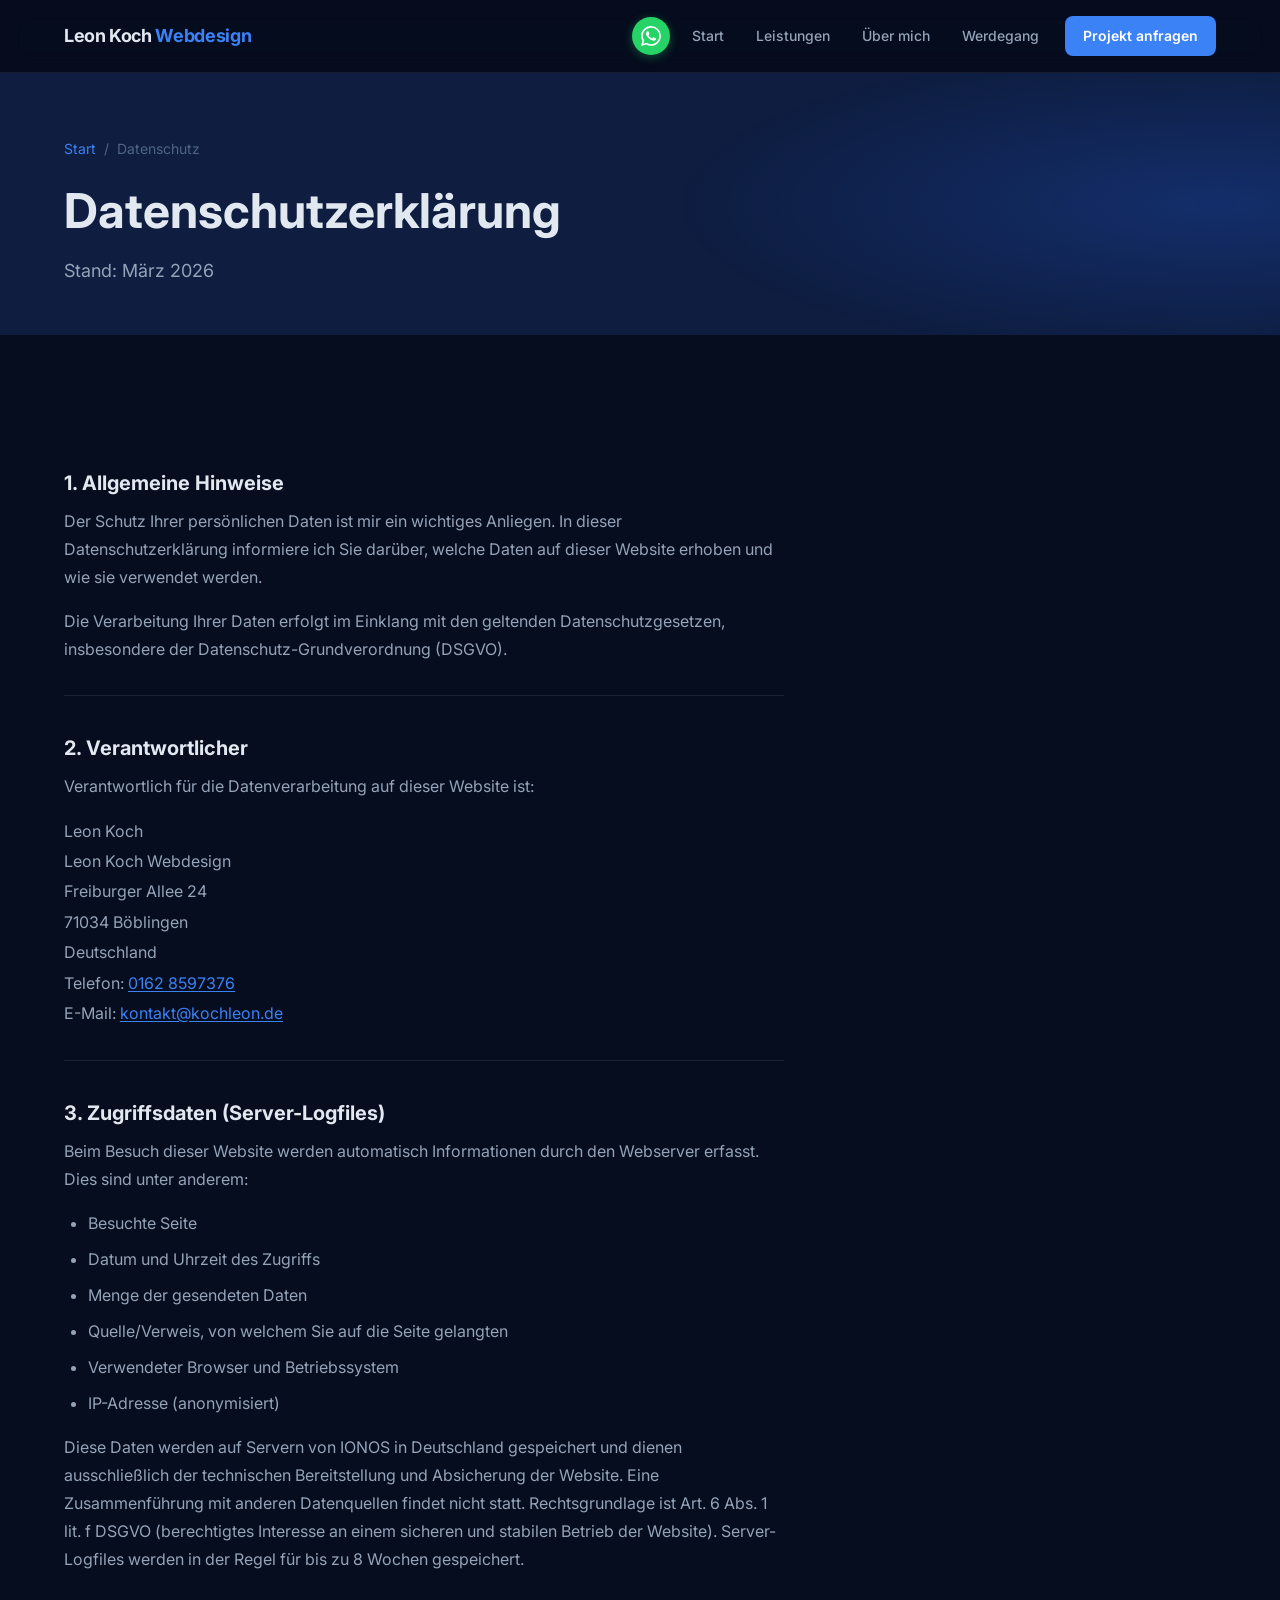
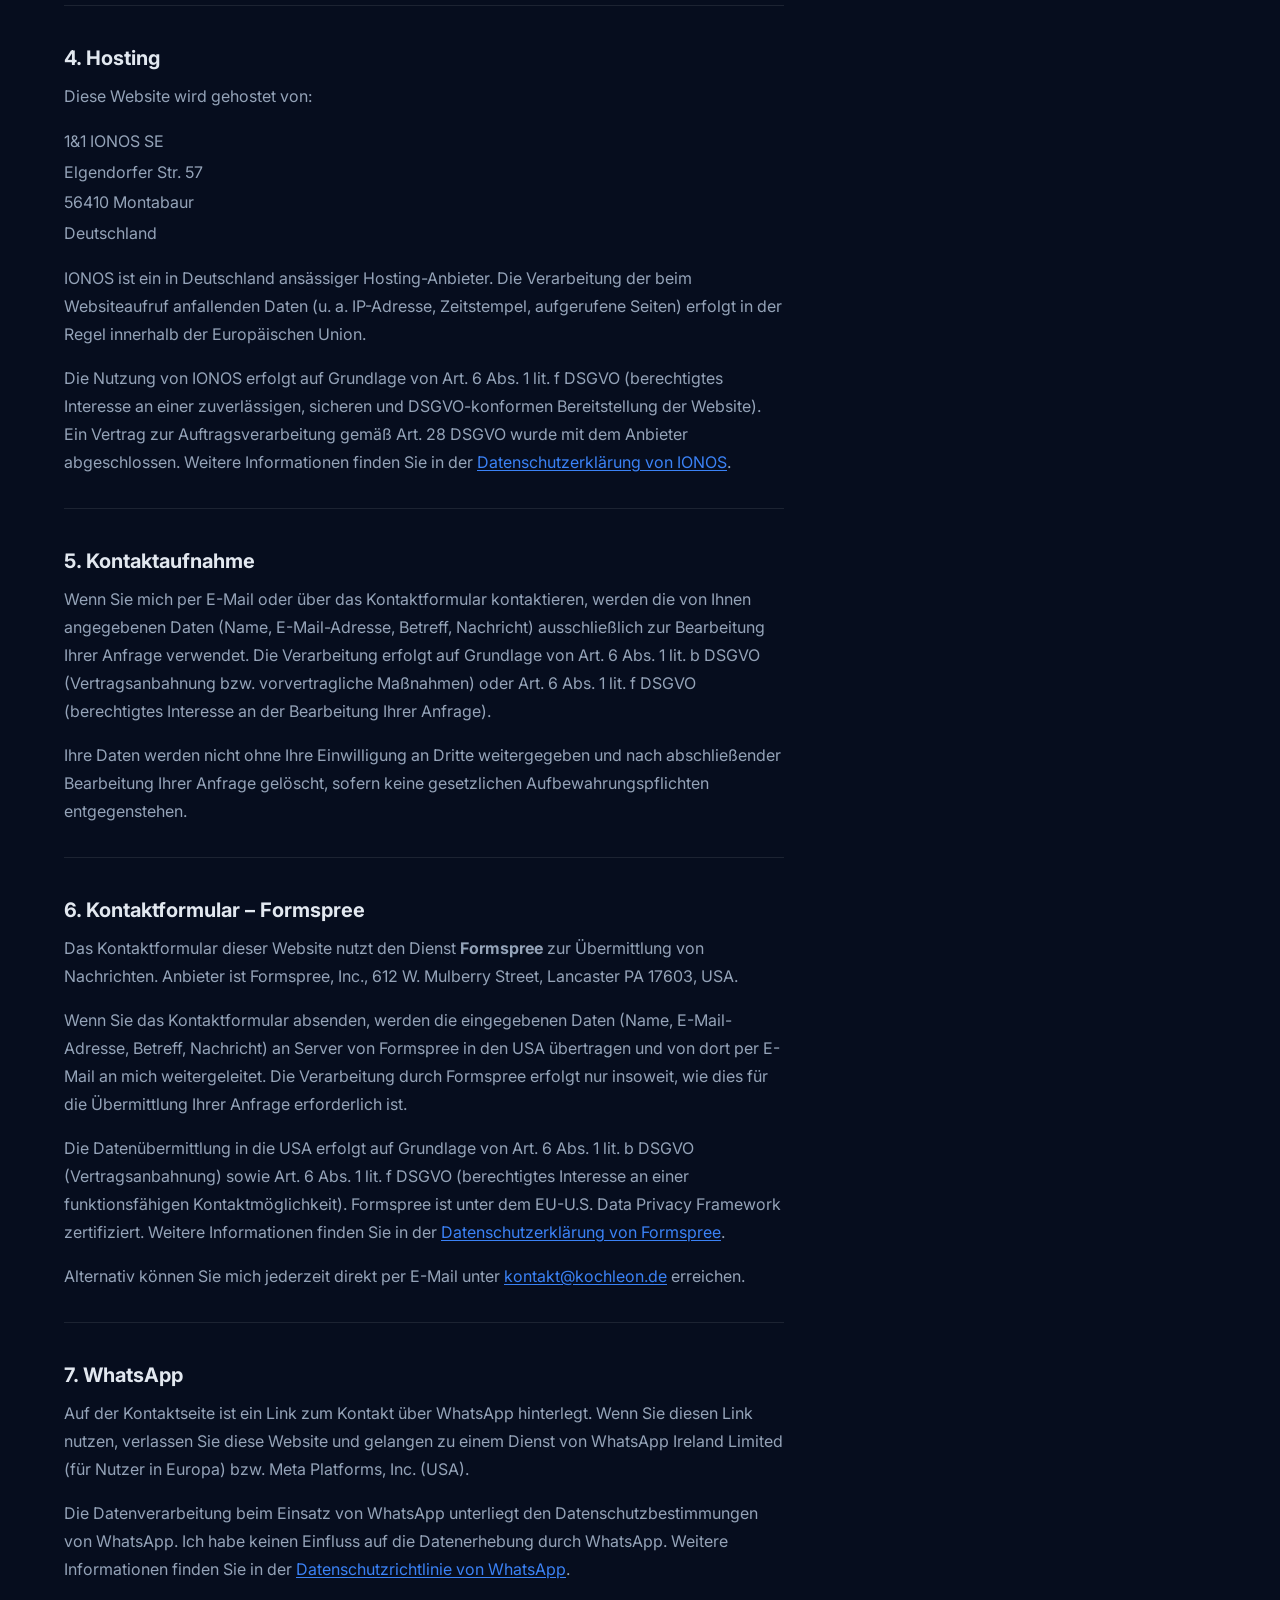
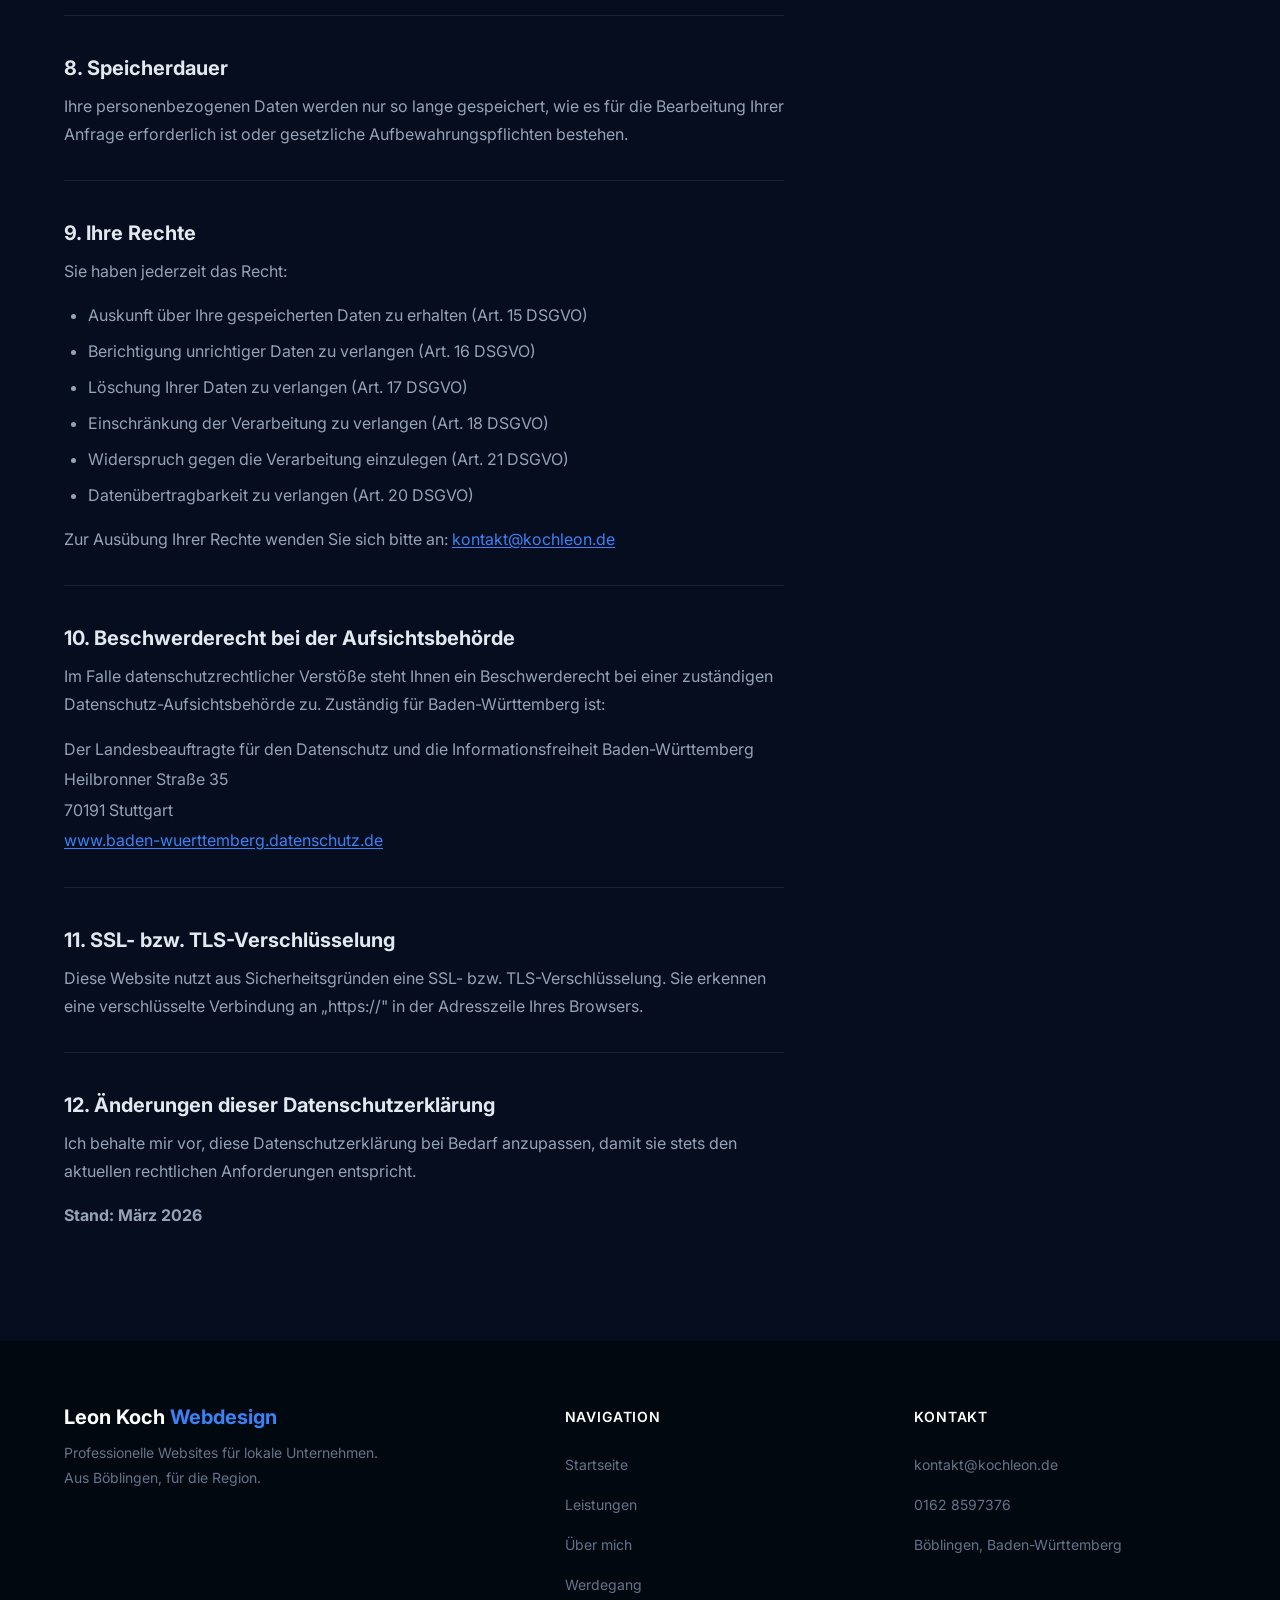
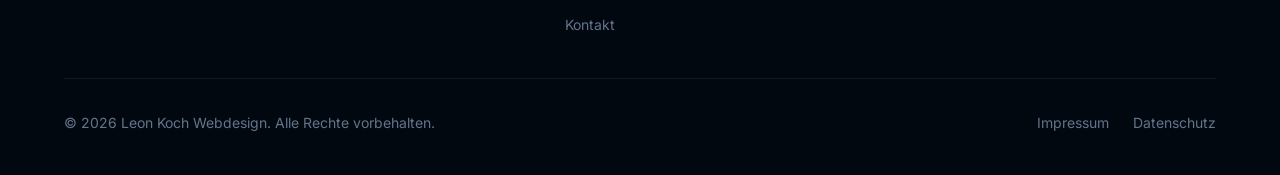
==== commit d42d4266: "Datenschutz: add phone, supervisory authority, AVV note, fix legal bases and wording" ====
--- a/datenschutz.html
+++ b/datenschutz.html
@@ -122,6 +122,7 @@
             Freiburger Allee 24<br>
             71034 Böblingen<br>
             Deutschland<br>
+            Telefon: <a href="tel:+491628597376">0162 8597376</a><br>
             E-Mail: <a href="mailto:kontakt@kochleon.de">kontakt@kochleon.de</a>
           </address>
 
@@ -145,6 +146,7 @@
             der technischen Bereitstellung und Absicherung der Website. Eine Zusammenführung mit anderen
             Datenquellen findet nicht statt. Rechtsgrundlage ist Art. 6 Abs. 1 lit. f DSGVO
             (berechtigtes Interesse an einem sicheren und stabilen Betrieb der Website).
+            Server-Logfiles werden in der Regel für bis zu 8 Wochen gespeichert.
           </p>
 
           <hr class="legal-divider">
@@ -161,12 +163,13 @@
           </address>
           <p>
             IONOS ist ein in Deutschland ansässiger Hosting-Anbieter. Die Verarbeitung der beim Websiteaufruf
-            anfallenden Daten (u. a. IP-Adresse, Zeitstempel, aufgerufene Seiten) erfolgt auf Servern innerhalb
-            der Europäischen Union. Es findet keine Übermittlung personenbezogener Daten in Drittländer statt.
+            anfallenden Daten (u. a. IP-Adresse, Zeitstempel, aufgerufene Seiten) erfolgt in der Regel
+            innerhalb der Europäischen Union.
           </p>
           <p>
             Die Nutzung von IONOS erfolgt auf Grundlage von Art. 6 Abs. 1 lit. f DSGVO (berechtigtes Interesse
             an einer zuverlässigen, sicheren und DSGVO-konformen Bereitstellung der Website).
+            Ein Vertrag zur Auftragsverarbeitung gemäß Art. 28 DSGVO wurde mit dem Anbieter abgeschlossen.
             Weitere Informationen finden Sie in der
             <a href="https://www.ionos.de/terms-gtc/datenschutzerklaerung/" target="_blank" rel="noopener noreferrer">Datenschutzerklärung von IONOS</a>.
           </p>
@@ -178,7 +181,8 @@
             Wenn Sie mich per E-Mail oder über das Kontaktformular kontaktieren, werden die von Ihnen
             angegebenen Daten (Name, E-Mail-Adresse, Betreff, Nachricht) ausschließlich zur Bearbeitung
             Ihrer Anfrage verwendet. Die Verarbeitung erfolgt auf Grundlage von Art. 6 Abs. 1 lit. b DSGVO
-            (Vertragsanbahnung bzw. vorvertragliche Maßnahmen).
+            (Vertragsanbahnung bzw. vorvertragliche Maßnahmen) oder Art. 6 Abs. 1 lit. f DSGVO
+            (berechtigtes Interesse an der Bearbeitung Ihrer Anfrage).
           </p>
           <p>
             Ihre Daten werden nicht ohne Ihre Einwilligung an Dritte weitergegeben und nach abschließender
@@ -195,8 +199,8 @@
           <p>
             Wenn Sie das Kontaktformular absenden, werden die eingegebenen Daten (Name, E-Mail-Adresse,
             Betreff, Nachricht) an Server von Formspree in den USA übertragen und von dort per E-Mail
-            an mich weitergeleitet. Es findet keine dauerhafte Speicherung Ihrer Daten durch Formspree
-            über die für die Übermittlung notwendige Verarbeitungsdauer hinaus statt.
+            an mich weitergeleitet. Die Verarbeitung durch Formspree erfolgt nur insoweit, wie dies
+            für die Übermittlung Ihrer Anfrage erforderlich ist.
           </p>
           <p>
             Die Datenübermittlung in die USA erfolgt auf Grundlage von Art. 6 Abs. 1 lit. b DSGVO
@@ -238,20 +242,34 @@
           <h2>9. Ihre Rechte</h2>
           <p>Sie haben jederzeit das Recht:</p>
           <ul>
-            <li>Auskunft über Ihre gespeicherten Daten zu erhalten</li>
-            <li>Berichtigung unrichtiger Daten zu verlangen</li>
-            <li>Löschung Ihrer Daten zu verlangen</li>
-            <li>Einschränkung der Verarbeitung zu verlangen</li>
-            <li>Widerspruch gegen die Verarbeitung einzulegen</li>
-            <li>Datenübertragbarkeit zu verlangen</li>
+            <li>Auskunft über Ihre gespeicherten Daten zu erhalten (Art. 15 DSGVO)</li>
+            <li>Berichtigung unrichtiger Daten zu verlangen (Art. 16 DSGVO)</li>
+            <li>Löschung Ihrer Daten zu verlangen (Art. 17 DSGVO)</li>
+            <li>Einschränkung der Verarbeitung zu verlangen (Art. 18 DSGVO)</li>
+            <li>Widerspruch gegen die Verarbeitung einzulegen (Art. 21 DSGVO)</li>
+            <li>Datenübertragbarkeit zu verlangen (Art. 20 DSGVO)</li>
           </ul>
           <p>
-            Außerdem haben Sie das Recht, sich bei einer Datenschutz-Aufsichtsbehörde zu beschweren.
-          </p>
-
-          <hr class="legal-divider">
-
-          <h2>10. SSL- bzw. TLS-Verschlüsselung</h2>
+            Zur Ausübung Ihrer Rechte wenden Sie sich bitte an: <a href="mailto:kontakt@kochleon.de">kontakt@kochleon.de</a>
+          </p>
+
+          <hr class="legal-divider">
+
+          <h2>10. Beschwerderecht bei der Aufsichtsbehörde</h2>
+          <p>
+            Im Falle datenschutzrechtlicher Verstöße steht Ihnen ein Beschwerderecht bei einer
+            zuständigen Datenschutz-Aufsichtsbehörde zu. Zuständig für Baden-Württemberg ist:
+          </p>
+          <address>
+            Der Landesbeauftragte für den Datenschutz und die Informationsfreiheit Baden-Württemberg<br>
+            Heilbronner Straße 35<br>
+            70191 Stuttgart<br>
+            <a href="https://www.baden-wuerttemberg.datenschutz.de" target="_blank" rel="noopener noreferrer">www.baden-wuerttemberg.datenschutz.de</a>
+          </address>
+
+          <hr class="legal-divider">
+
+          <h2>11. SSL- bzw. TLS-Verschlüsselung</h2>
           <p>
             Diese Website nutzt aus Sicherheitsgründen eine SSL- bzw. TLS-Verschlüsselung.
             Sie erkennen eine verschlüsselte Verbindung an „https://" in der Adresszeile Ihres Browsers.
@@ -259,7 +277,7 @@
 
           <hr class="legal-divider">
 
-          <h2>11. Änderungen dieser Datenschutzerklärung</h2>
+          <h2>12. Änderungen dieser Datenschutzerklärung</h2>
           <p>
             Ich behalte mir vor, diese Datenschutzerklärung bei Bedarf anzupassen, damit sie stets
             den aktuellen rechtlichen Anforderungen entspricht.
--- a/css/style.css
+++ b/css/style.css
@@ -85,14 +85,14 @@
 
 /* ---------- Reset ---------- */
 *, *::before, *::after { box-sizing: border-box; margin: 0; padding: 0; }
-html { scroll-behavior: smooth; font-size: 16px; overflow-x: hidden; max-width: 100%; }
+html { scroll-behavior: smooth; font-size: 16px; overflow-x: clip; max-width: 100%; }
 body {
   font-family: var(--font);
   font-size: var(--fs-base);
   line-height: var(--lh-relaxed);
   color: var(--clr-text);
   background: var(--clr-bg);
-  overflow-x: hidden;
+  overflow-x: clip;
   max-width: 100%;
   -webkit-font-smoothing: antialiased;
   -moz-osx-font-smoothing: grayscale;
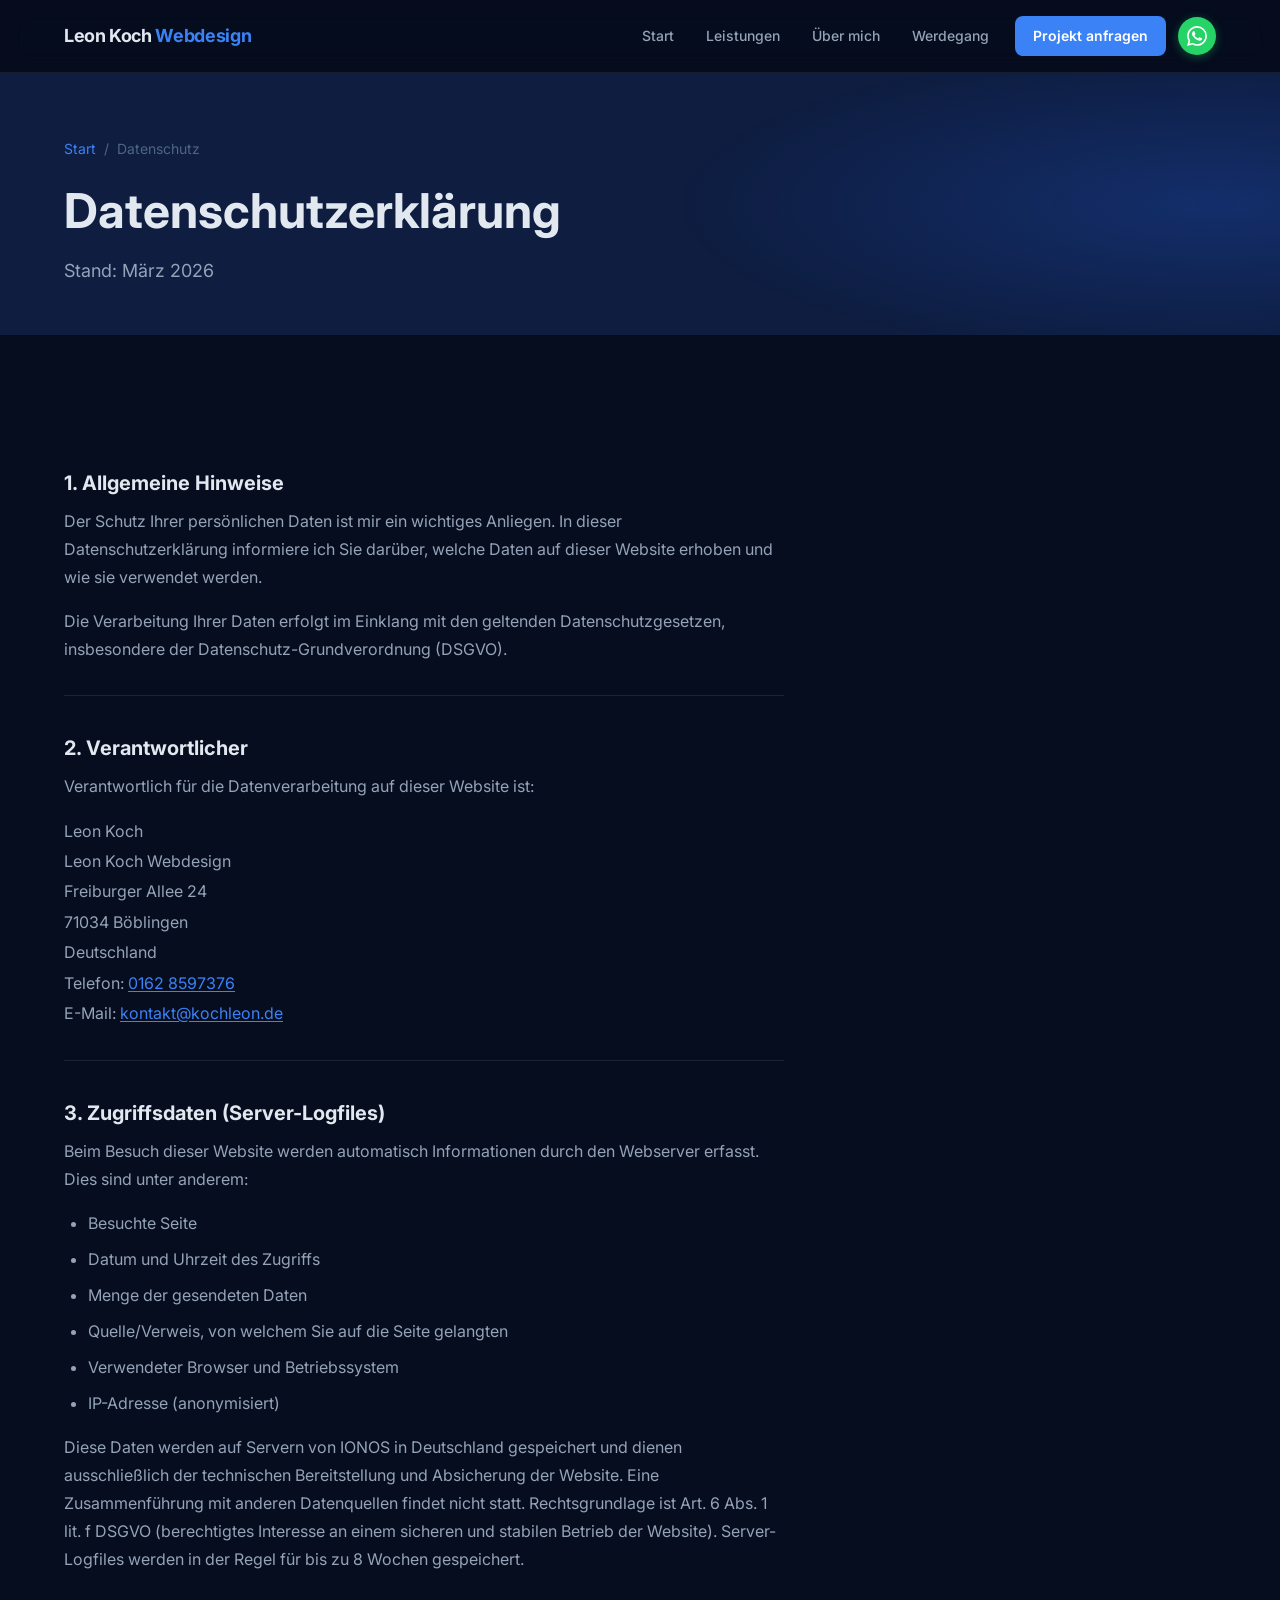
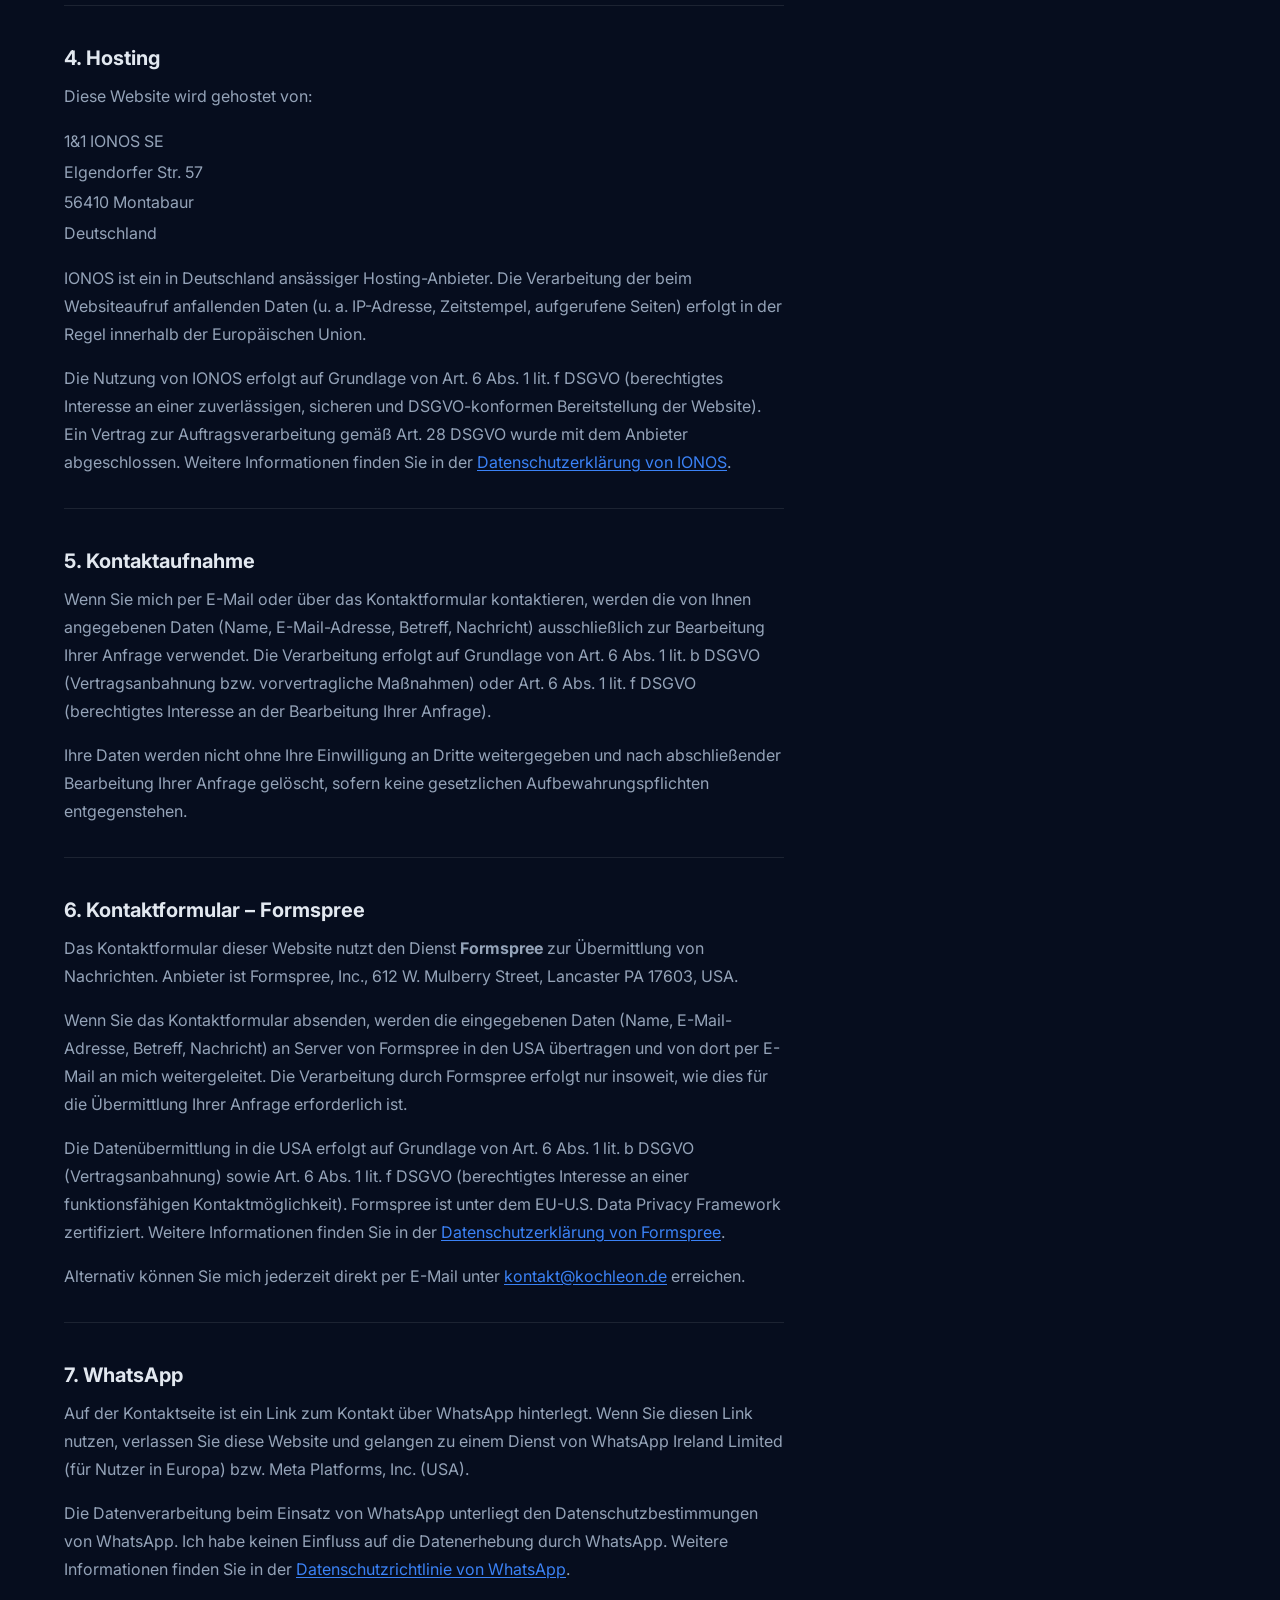
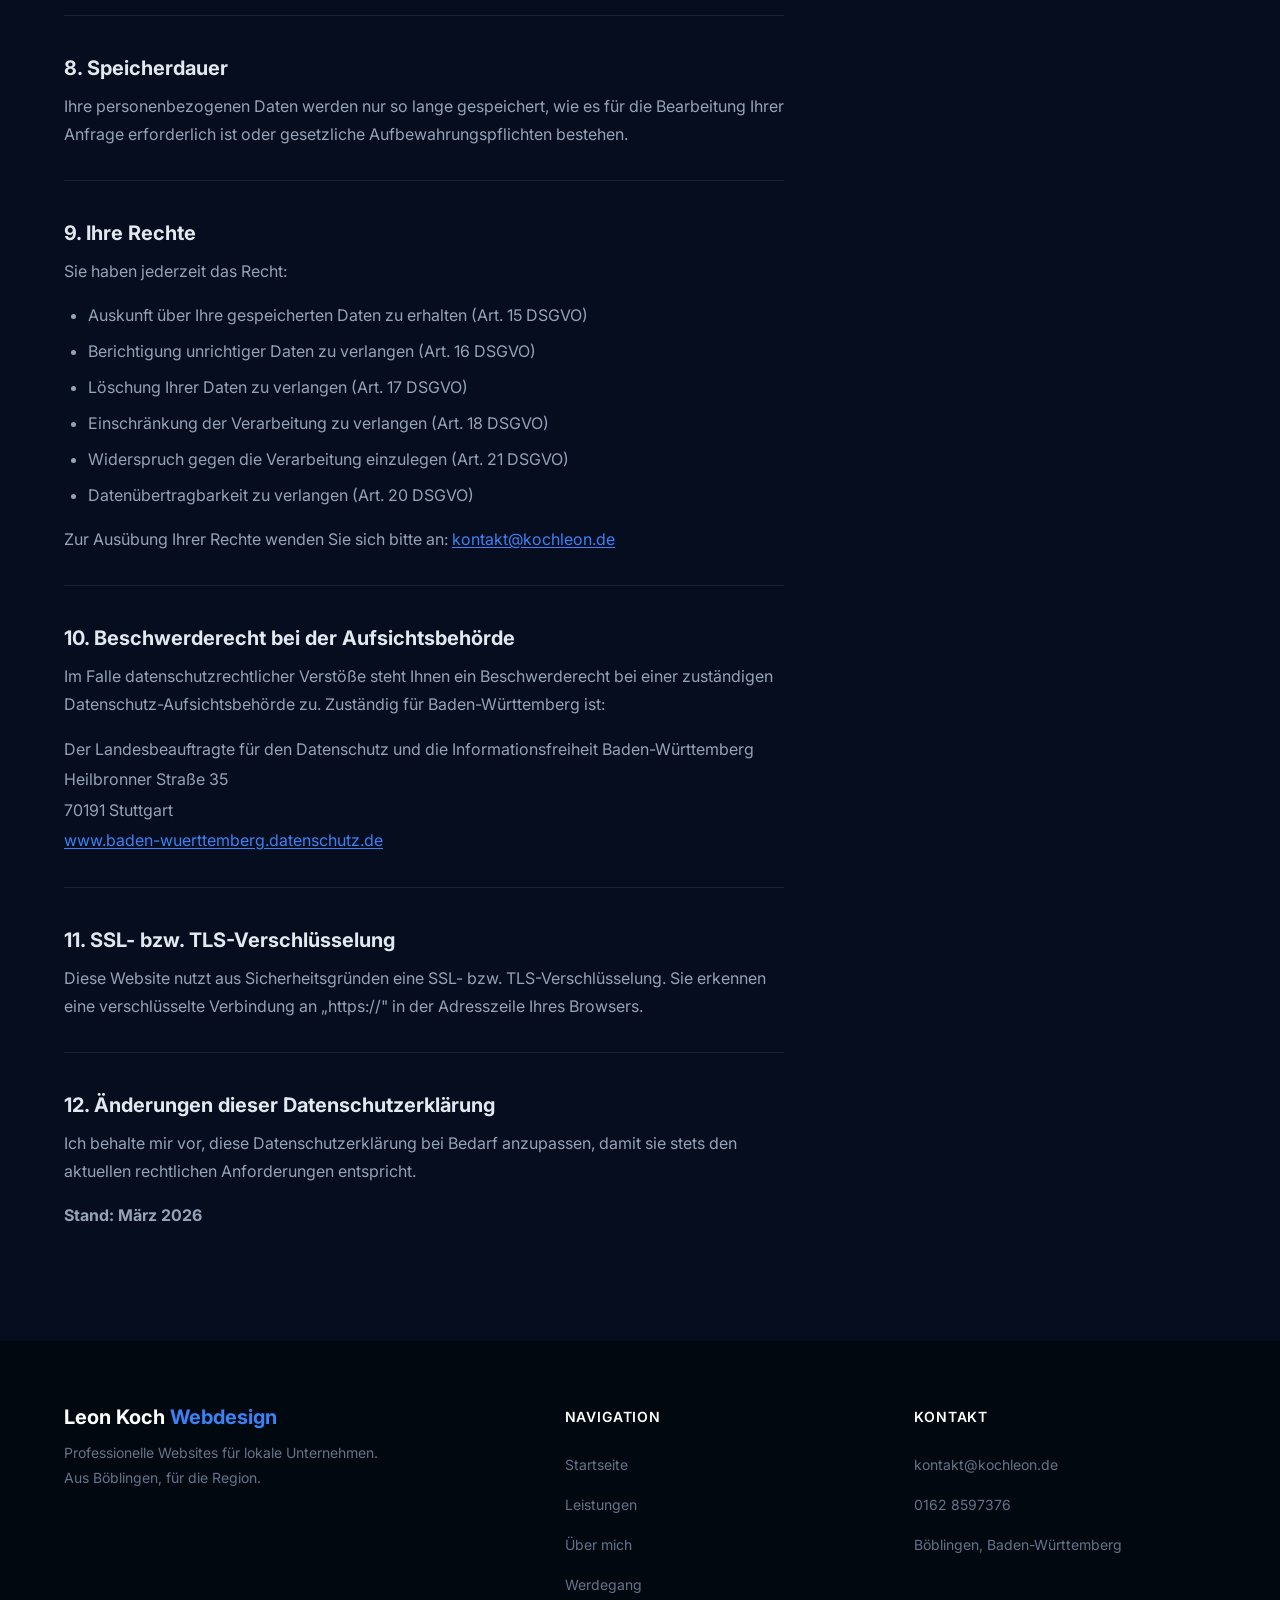
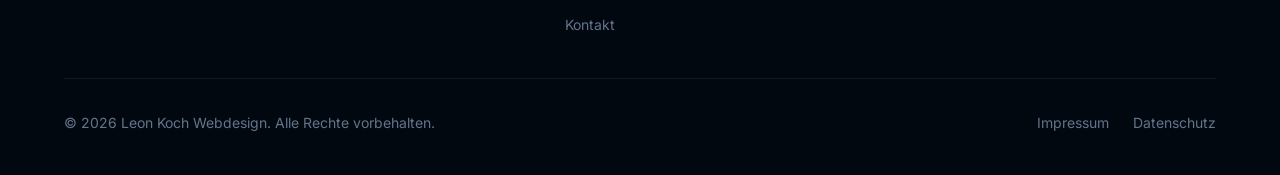
==== commit 3154bb4b: "Fix mobile hamburger menu; WA btn right of nav on desktop" ====
--- a/datenschutz.html
+++ b/datenschutz.html
@@ -65,12 +65,6 @@
       </a>
 
       <input type="checkbox" id="nav-toggle" class="nav-toggle sr-only">
-      <div class="header__right">
-        <a href="https://wa.me/491628597376" class="header__wa-btn" target="_blank" rel="noopener noreferrer" aria-label="Per WhatsApp kontaktieren"><svg xmlns="http://www.w3.org/2000/svg" viewBox="0 0 24 24" fill="currentColor" aria-hidden="true"><path d="M17.472 14.382c-.297-.149-1.758-.867-2.03-.967-.273-.099-.471-.148-.67.15-.197.297-.767.966-.94 1.164-.173.199-.347.223-.644.075-.297-.15-1.255-.463-2.39-1.475-.883-.788-1.48-1.761-1.653-2.059-.173-.297-.018-.458.13-.606.134-.133.298-.347.446-.52.149-.174.198-.298.298-.497.099-.198.05-.371-.025-.52-.075-.149-.669-1.612-.916-2.207-.242-.579-.487-.5-.669-.51-.173-.008-.371-.01-.57-.01-.198 0-.52.074-.792.372-.272.297-1.04 1.016-1.04 2.479 0 1.462 1.065 2.875 1.213 3.074.149.198 2.096 3.2 5.077 4.487.709.306 1.262.489 1.694.625.712.227 1.36.195 1.871.118.571-.085 1.758-.719 2.006-1.413.248-.694.248-1.289.173-1.413-.074-.124-.272-.198-.57-.347m-5.421 7.403h-.004a9.87 9.87 0 0 1-5.031-1.378l-.361-.214-3.741.982.998-3.648-.235-.374a9.86 9.86 0 0 1-1.51-5.26c.001-5.45 4.436-9.884 9.888-9.884 2.64 0 5.122 1.03 6.988 2.898a9.825 9.825 0 0 1 2.893 6.994c-.003 5.45-4.437 9.884-9.885 9.884m8.413-18.297A11.815 11.815 0 0 0 12.05 0C5.495 0 .16 5.335.157 11.892c0 2.096.547 4.142 1.588 5.945L.057 24l6.305-1.654a11.882 11.882 0 0 0 5.683 1.448h.005c6.554 0 11.89-5.335 11.893-11.893a11.821 11.821 0 0 0-3.48-8.413z"/></svg></a>
-      <label for="nav-toggle" class="nav-toggle-label" aria-label="Navigation öffnen oder schließen">
-        <span></span><span></span><span></span>
-      </label>
-
       <nav class="nav" aria-label="Hauptnavigation">
         <ul class="nav__list">
           <li><a href="index.html"      class="nav__link">Start</a></li>
@@ -80,8 +74,13 @@
           <li><a href="kontakt.html"    class="nav__link nav__link--cta">Projekt anfragen</a></li>
         </ul>
       </nav>
-          </div>
-</div>
+      <div class="header__right">
+        <a href="https://wa.me/491628597376" class="header__wa-btn" target="_blank" rel="noopener noreferrer" aria-label="Per WhatsApp kontaktieren"><svg xmlns="http://www.w3.org/2000/svg" viewBox="0 0 24 24" fill="currentColor" aria-hidden="true"><path d="M17.472 14.382c-.297-.149-1.758-.867-2.03-.967-.273-.099-.471-.148-.67.15-.197.297-.767.966-.94 1.164-.173.199-.347.223-.644.075-.297-.15-1.255-.463-2.39-1.475-.883-.788-1.48-1.761-1.653-2.059-.173-.297-.018-.458.13-.606.134-.133.298-.347.446-.52.149-.174.198-.298.298-.497.099-.198.05-.371-.025-.52-.075-.149-.669-1.612-.916-2.207-.242-.579-.487-.5-.669-.51-.173-.008-.371-.01-.57-.01-.198 0-.52.074-.792.372-.272.297-1.04 1.016-1.04 2.479 0 1.462 1.065 2.875 1.213 3.074.149.198 2.096 3.2 5.077 4.487.709.306 1.262.489 1.694.625.712.227 1.36.195 1.871.118.571-.085 1.758-.719 2.006-1.413.248-.694.248-1.289.173-1.413-.074-.124-.272-.198-.57-.347m-5.421 7.403h-.004a9.87 9.87 0 0 1-5.031-1.378l-.361-.214-3.741.982.998-3.648-.235-.374a9.86 9.86 0 0 1-1.51-5.26c.001-5.45 4.436-9.884 9.888-9.884 2.64 0 5.122 1.03 6.988 2.898a9.825 9.825 0 0 1 2.893 6.994c-.003 5.45-4.437 9.884-9.885 9.884m8.413-18.297A11.815 11.815 0 0 0 12.05 0C5.495 0 .16 5.335.157 11.892c0 2.096.547 4.142 1.588 5.945L.057 24l6.305-1.654a11.882 11.882 0 0 0 5.683 1.448h.005c6.554 0 11.89-5.335 11.893-11.893a11.821 11.821 0 0 0-3.48-8.413z"/></svg></a>
+        <label for="nav-toggle" class="nav-toggle-label" aria-label="Navigation öffnen oder schließen">
+        <span></span><span></span><span></span>
+      </label>
+      </div>
+    </div>
   </header>
 
   <main id="main">
--- a/css/style.css
+++ b/css/style.css
@@ -243,9 +243,8 @@
 .header__inner {
   display: flex;
   align-items: center;
-  justify-content: space-between;
   height: 72px;
-  gap: var(--sp-8);
+  gap: var(--sp-3);
 }
 
 .header__logo {
@@ -258,6 +257,7 @@
 .header__logo span { color: var(--clr-accent); }
 
 /* Desktop Nav */
+.nav { margin-left: auto; }
 .nav__list {
   display: flex;
   align-items: center;
@@ -1447,8 +1447,10 @@
   .hero__title { font-size: clamp(2.5rem, 11vw, 3rem); line-height: 1.05; letter-spacing: -0.04em; }
 
   /* ── Mobile Nav ── */
+  .header__inner { justify-content: space-between; }
   .nav-toggle-label { display: flex; z-index: 110; }
   .nav {
+    margin-left: 0;
     position: fixed;
     top: 0; left: 0;
     width: 100%; height: 100dvh;
@@ -1463,11 +1465,11 @@
     z-index: 100;
   }
   .nav-toggle:checked ~ .nav { transform: translateX(0); }
-  .nav-toggle:checked ~ .nav-toggle-label span:nth-child(1) {
+  .nav-toggle:checked ~ .header__right .nav-toggle-label span:nth-child(1) {
     transform: translateY(7px) rotate(45deg);
   }
-  .nav-toggle:checked ~ .nav-toggle-label span:nth-child(2) { opacity: 0; }
-  .nav-toggle:checked ~ .nav-toggle-label span:nth-child(3) {
+  .nav-toggle:checked ~ .header__right .nav-toggle-label span:nth-child(2) { opacity: 0; }
+  .nav-toggle:checked ~ .header__right .nav-toggle-label span:nth-child(3) {
     transform: translateY(-7px) rotate(-45deg);
   }
   .nav__list {
